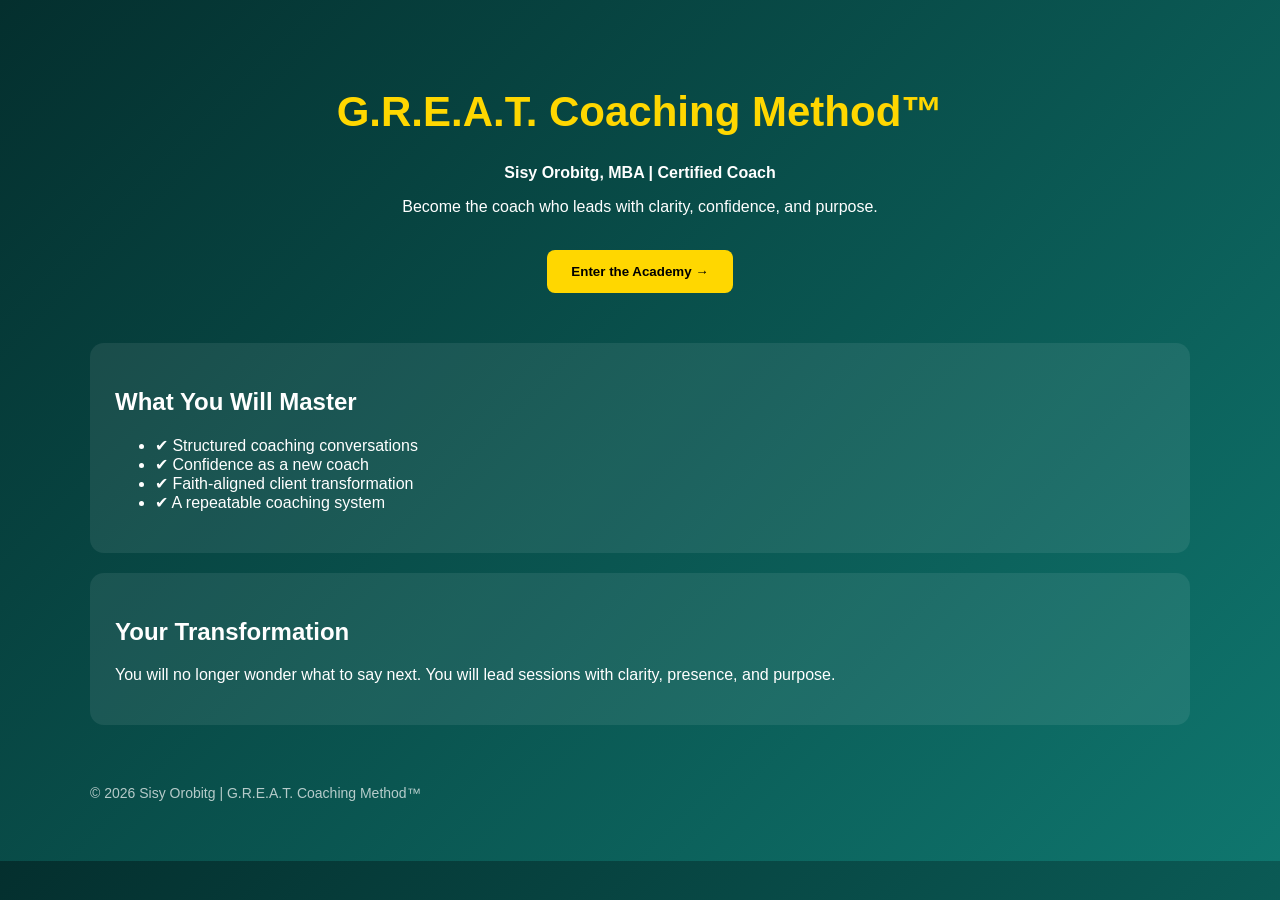
==== index.html @ 1c0a19c6 "Add G.R.E.A.T. Coaching Method landing page and dashboard Agent-Logs-Url: https://github.com/sorobit" ====
<!DOCTYPE html>
<html lang="en">
<head>
<meta charset="UTF-8">
<meta name="viewport" content="width=device-width, initial-scale=1.0">
<title>G.R.E.A.T. Coaching Method™</title>

<style>
body {
  margin:0;
  font-family: 'Segoe UI', sans-serif;
  background: linear-gradient(135deg,#042F2E,#0F766E);
  color:white;
}
.container {
  max-width:1100px;
  margin:auto;
  padding:60px 20px;
}
h1 {
  color:#FFD700;
  font-size:42px;
}
.hero {
  text-align:center;
  margin-bottom:50px;
}
.card {
  background: rgba(255,255,255,0.08);
  padding:25px;
  border-radius:14px;
  margin:20px 0;
}
.button {
  background:#FFD700;
  color:black;
  padding:14px 24px;
  border:none;
  border-radius:8px;
  font-weight:bold;
  cursor:pointer;
}
.footer {
  margin-top:60px;
  font-size:14px;
  opacity:0.7;
}
</style>
</head>

<body>

<div class="container">

<div class="hero">
<h1>G.R.E.A.T. Coaching Method™</h1>
<p><strong>Sisy Orobitg, MBA | Certified Coach</strong></p>
<p>Become the coach who leads with clarity, confidence, and purpose.</p>
<br>
<button class="button" onclick="location.href='dashboard.html'">
Enter the Academy →
</button>
</div>

<div class="card">
<h2>What You Will Master</h2>
<ul>
<li>✔ Structured coaching conversations</li>
<li>✔ Confidence as a new coach</li>
<li>✔ Faith-aligned client transformation</li>
<li>✔ A repeatable coaching system</li>
</ul>
</div>

<div class="card">
<h2>Your Transformation</h2>
<p>
You will no longer wonder what to say next.  
You will lead sessions with clarity, presence, and purpose.
</p>
</div>

<div class="footer">
© 2026 Sisy Orobitg | G.R.E.A.T. Coaching Method™
</div>

</div>

</body>
</html>
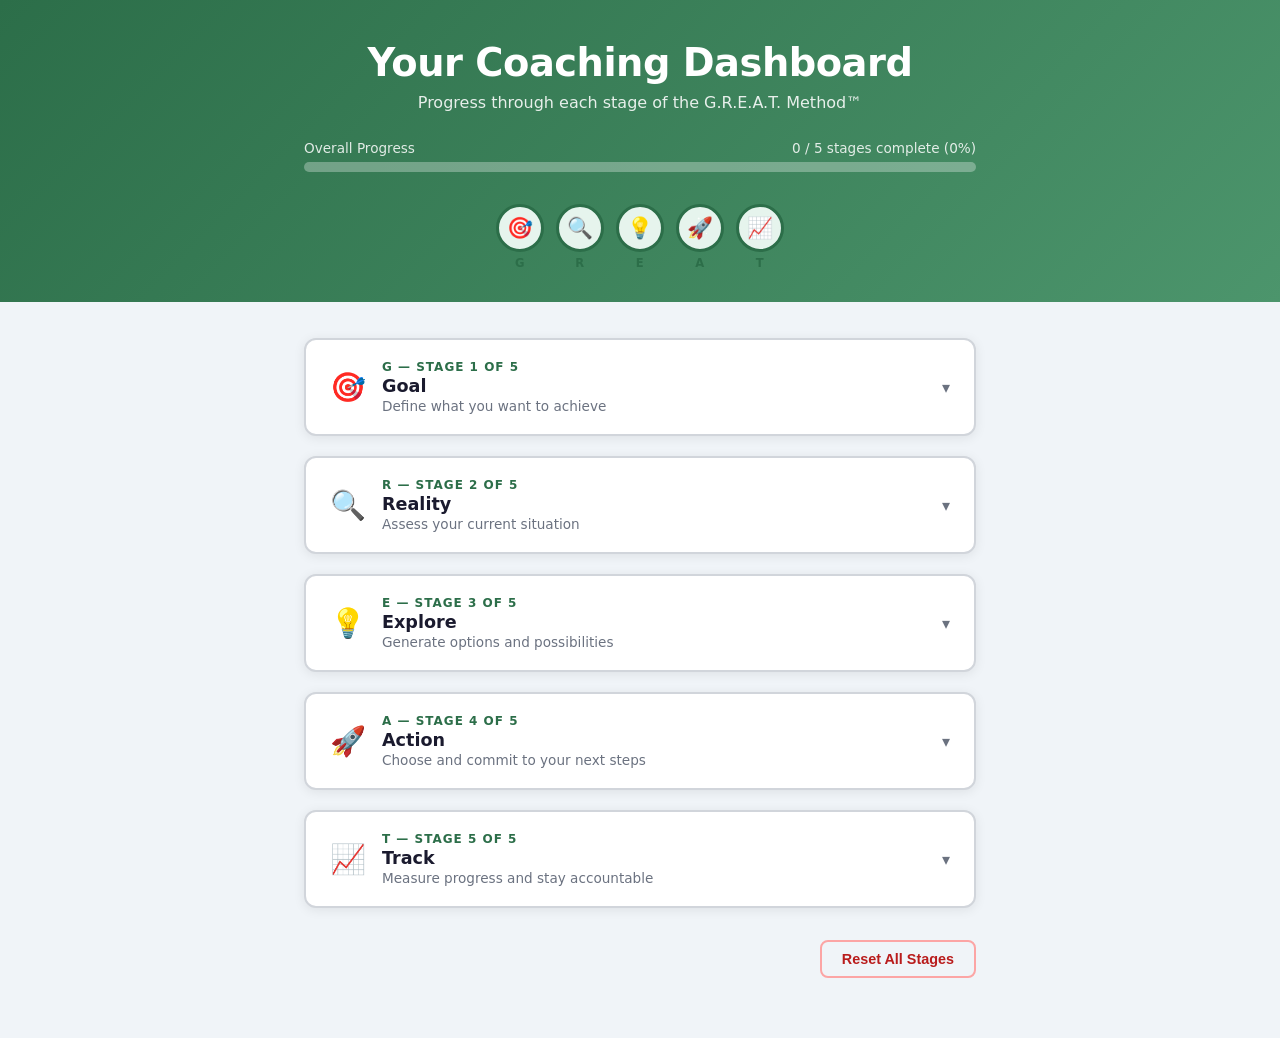
==== commit 54bd3c6e: "Add G.R.E.A.T. Method coaching dashboard (HTML, CSS, JS) Agent-Logs-Url: https://github.com/sorobitg" ====
--- a/index.html
+++ b/index.html
@@ -1,90 +1,45 @@
 <!DOCTYPE html>
 <html lang="en">
 <head>
-<meta charset="UTF-8">
-<meta name="viewport" content="width=device-width, initial-scale=1.0">
-<title>G.R.E.A.T. Coaching Method™</title>
-
-<style>
-body {
-  margin:0;
-  font-family: 'Segoe UI', sans-serif;
-  background: linear-gradient(135deg,#042F2E,#0F766E);
-  color:white;
-}
-.container {
-  max-width:1100px;
-  margin:auto;
-  padding:60px 20px;
-}
-h1 {
-  color:#FFD700;
-  font-size:42px;
-}
-.hero {
-  text-align:center;
-  margin-bottom:50px;
-}
-.card {
-  background: rgba(255,255,255,0.08);
-  padding:25px;
-  border-radius:14px;
-  margin:20px 0;
-}
-.button {
-  background:#FFD700;
-  color:black;
-  padding:14px 24px;
-  border:none;
-  border-radius:8px;
-  font-weight:bold;
-  cursor:pointer;
-}
-.footer {
-  margin-top:60px;
-  font-size:14px;
-  opacity:0.7;
-}
-</style>
+  <meta charset="UTF-8" />
+  <meta name="viewport" content="width=device-width, initial-scale=1.0" />
+  <meta name="description" content="An interactive coaching dashboard for working through the G.R.E.A.T. Method™ — Goal, Reality, Explore, Action, Track." />
+  <title>G.R.E.A.T. Method™ — Coaching Dashboard</title>
+  <link rel="stylesheet" href="style.css" />
 </head>
-
 <body>
 
-<div class="container">
+  <!-- ── Header ──────────────────────────────────────────── -->
+  <header>
+    <h1 id="dashboard-heading">Your Coaching Dashboard</h1>
+    <p id="dashboard-subheading">Progress through each stage of the G.R.E.A.T. Method™</p>
 
-<div class="hero">
-<h1>G.R.E.A.T. Coaching Method™</h1>
-<p><strong>Sisy Orobitg, MBA | Certified Coach</strong></p>
-<p>Become the coach who leads with clarity, confidence, and purpose.</p>
-<br>
-<button class="button" onclick="location.href='dashboard.html'">
-Enter the Academy →
-</button>
-</div>
+    <!-- Overall progress bar -->
+    <div class="progress-wrapper">
+      <div class="progress-label">
+        <span>Overall Progress</span>
+        <span id="progress-text">0 / 5 stages complete (0%)</span>
+      </div>
+      <div class="progress-track" role="progressbar" aria-valuemin="0" aria-valuemax="100" aria-valuenow="0" id="progress-bar">
+        <div class="progress-fill" id="progress-fill"></div>
+      </div>
+    </div>
 
-<div class="card">
-<h2>What You Will Master</h2>
-<ul>
-<li>✔ Structured coaching conversations</li>
-<li>✔ Confidence as a new coach</li>
-<li>✔ Faith-aligned client transformation</li>
-<li>✔ A repeatable coaching system</li>
-</ul>
-</div>
+    <!-- Stage badge strip -->
+    <div class="stage-strip" id="stage-strip" role="navigation" aria-label="Stage navigation"></div>
+  </header>
 
-<div class="card">
-<h2>Your Transformation</h2>
-<p>
-You will no longer wonder what to say next.  
-You will lead sessions with clarity, presence, and purpose.
-</p>
-</div>
+  <!-- ── Stage Cards ─────────────────────────────────────── -->
+  <main id="stages-container" aria-label="Coaching stages"></main>
 
-<div class="footer">
-© 2026 Sisy Orobitg | G.R.E.A.T. Coaching Method™
-</div>
+  <!-- ── Celebration ────────────────────────────────────── -->
+  <div class="celebrate" id="celebration" aria-live="polite"></div>
 
-</div>
+  <!-- ── Reset All ─────────────────────────────────────── -->
+  <div class="reset-wrapper">
+    <button class="btn btn-danger" id="reset-all-btn">Reset All Stages</button>
+  </div>
 
+  <script src="app.js"></script>
 </body>
 </html>
--- a/style.css
+++ b/style.css
@@ -0,0 +1,358 @@
+/* ===== Base Reset & Variables ===== */
+*, *::before, *::after {
+  box-sizing: border-box;
+  margin: 0;
+  padding: 0;
+}
+
+:root {
+  --color-bg:        #f0f4f8;
+  --color-surface:   #ffffff;
+  --color-primary:   #2c6e49;
+  --color-primary-lt:#4c956c;
+  --color-accent:    #d68910;
+  --color-text:      #1a1a2e;
+  --color-muted:     #6b7280;
+  --color-border:    #d1d5db;
+  --color-done-bg:   #d1fae5;
+  --color-done-text: #065f46;
+  --radius:          12px;
+  --shadow:          0 2px 12px rgba(0,0,0,.08);
+  --transition:      .25s ease;
+}
+
+body {
+  font-family: 'Segoe UI', system-ui, sans-serif;
+  background: var(--color-bg);
+  color: var(--color-text);
+  min-height: 100vh;
+  padding: 0 0 60px;
+}
+
+/* ===== Header ===== */
+header {
+  background: linear-gradient(135deg, var(--color-primary), var(--color-primary-lt));
+  color: #fff;
+  padding: 40px 24px 32px;
+  text-align: center;
+}
+
+header h1 {
+  font-size: clamp(1.6rem, 5vw, 2.4rem);
+  font-weight: 700;
+  letter-spacing: -.5px;
+}
+
+header p {
+  margin-top: 8px;
+  font-size: 1rem;
+  opacity: .88;
+}
+
+/* ===== Overall Progress Bar ===== */
+.progress-wrapper {
+  max-width: 720px;
+  margin: 28px auto 0;
+  padding: 0 24px;
+}
+
+.progress-label {
+  display: flex;
+  justify-content: space-between;
+  font-size: .85rem;
+  color: rgba(255,255,255,.85);
+  margin-bottom: 6px;
+}
+
+.progress-track {
+  background: rgba(255,255,255,.3);
+  border-radius: 99px;
+  height: 10px;
+  overflow: hidden;
+}
+
+.progress-fill {
+  height: 100%;
+  background: #fff;
+  border-radius: 99px;
+  width: 0%;
+  transition: width .5s ease;
+}
+
+/* ===== Stage Badge Strip ===== */
+.stage-strip {
+  display: flex;
+  justify-content: center;
+  gap: 12px;
+  flex-wrap: wrap;
+  max-width: 720px;
+  margin: 32px auto 0;
+  padding: 0 24px;
+}
+
+.stage-badge {
+  display: flex;
+  flex-direction: column;
+  align-items: center;
+  gap: 4px;
+  cursor: pointer;
+}
+
+.stage-badge .circle {
+  width: 48px;
+  height: 48px;
+  border-radius: 50%;
+  background: var(--color-surface);
+  border: 3px solid var(--color-border);
+  display: flex;
+  align-items: center;
+  justify-content: center;
+  font-size: 1.3rem;
+  transition: border-color var(--transition), background var(--transition);
+}
+
+.stage-badge .label {
+  font-size: .72rem;
+  font-weight: 600;
+  color: var(--color-muted);
+  letter-spacing: .5px;
+  text-transform: uppercase;
+  transition: color var(--transition);
+}
+
+.stage-badge.active .circle   { border-color: var(--color-primary); background: #e6f4ed; }
+.stage-badge.active .label    { color: var(--color-primary); }
+.stage-badge.completed .circle { border-color: var(--color-done-text); background: var(--color-done-bg); }
+.stage-badge.completed .label  { color: var(--color-done-text); }
+
+/* ===== Cards Container ===== */
+main {
+  max-width: 720px;
+  margin: 36px auto 0;
+  padding: 0 24px;
+  display: flex;
+  flex-direction: column;
+  gap: 20px;
+}
+
+/* ===== Stage Card ===== */
+.stage-card {
+  background: var(--color-surface);
+  border: 2px solid var(--color-border);
+  border-radius: var(--radius);
+  box-shadow: var(--shadow);
+  overflow: hidden;
+  transition: border-color var(--transition), box-shadow var(--transition);
+}
+
+.stage-card.active {
+  border-color: var(--color-primary);
+  box-shadow: 0 4px 20px rgba(44,110,73,.18);
+}
+
+.stage-card.completed {
+  border-color: var(--color-done-text);
+  opacity: .85;
+}
+
+/* Card Header */
+.card-header {
+  display: flex;
+  align-items: center;
+  gap: 16px;
+  padding: 20px 24px;
+  cursor: pointer;
+  user-select: none;
+}
+
+.card-icon {
+  font-size: 1.8rem;
+  flex-shrink: 0;
+}
+
+.card-title-block {
+  flex: 1;
+}
+
+.card-letter {
+  font-size: .75rem;
+  font-weight: 700;
+  letter-spacing: 1px;
+  text-transform: uppercase;
+  color: var(--color-primary);
+  margin-bottom: 2px;
+}
+
+.card-title {
+  font-size: 1.1rem;
+  font-weight: 700;
+}
+
+.card-subtitle {
+  font-size: .85rem;
+  color: var(--color-muted);
+  margin-top: 2px;
+}
+
+.card-status {
+  font-size: 1.3rem;
+  flex-shrink: 0;
+}
+
+.card-chevron {
+  font-size: 1rem;
+  color: var(--color-muted);
+  transition: transform var(--transition);
+  flex-shrink: 0;
+}
+
+.stage-card.open .card-chevron {
+  transform: rotate(180deg);
+}
+
+/* Card Body (collapsible) */
+.card-body {
+  display: none;
+  padding: 0 24px 24px;
+  border-top: 1px solid var(--color-border);
+}
+
+.stage-card.open .card-body {
+  display: block;
+}
+
+.card-description {
+  font-size: .9rem;
+  color: var(--color-muted);
+  line-height: 1.6;
+  margin-top: 16px;
+}
+
+/* Textarea */
+.card-textarea-label {
+  display: block;
+  font-size: .8rem;
+  font-weight: 600;
+  color: var(--color-text);
+  margin-top: 20px;
+  margin-bottom: 6px;
+  text-transform: uppercase;
+  letter-spacing: .4px;
+}
+
+.card-textarea {
+  width: 100%;
+  min-height: 100px;
+  border: 1.5px solid var(--color-border);
+  border-radius: 8px;
+  padding: 12px;
+  font-size: .9rem;
+  font-family: inherit;
+  color: var(--color-text);
+  resize: vertical;
+  transition: border-color var(--transition);
+}
+
+.card-textarea:focus {
+  outline: none;
+  border-color: var(--color-primary);
+}
+
+/* Prompts list */
+.prompts-list {
+  margin-top: 14px;
+  padding-left: 20px;
+  list-style: disc;
+}
+
+.prompts-list li {
+  font-size: .88rem;
+  color: var(--color-muted);
+  line-height: 1.7;
+}
+
+/* Action row */
+.card-actions {
+  display: flex;
+  gap: 10px;
+  margin-top: 20px;
+  flex-wrap: wrap;
+}
+
+.btn {
+  padding: 9px 20px;
+  border-radius: 8px;
+  border: none;
+  font-size: .9rem;
+  font-weight: 600;
+  cursor: pointer;
+  transition: background var(--transition), transform .1s;
+}
+
+.btn:active { transform: scale(.97); }
+
+.btn-primary {
+  background: var(--color-primary);
+  color: #fff;
+}
+
+.btn-primary:hover { background: var(--color-primary-lt); }
+
+.btn-secondary {
+  background: transparent;
+  color: var(--color-primary);
+  border: 2px solid var(--color-primary);
+}
+
+.btn-secondary:hover { background: #e6f4ed; }
+
+.btn-danger {
+  background: transparent;
+  color: #b91c1c;
+  border: 2px solid #fca5a5;
+}
+
+.btn-danger:hover { background: #fef2f2; }
+
+/* Completed banner */
+.completed-banner {
+  display: none;
+  align-items: center;
+  gap: 8px;
+  background: var(--color-done-bg);
+  color: var(--color-done-text);
+  font-size: .85rem;
+  font-weight: 600;
+  padding: 10px 16px;
+  border-radius: 8px;
+  margin-top: 16px;
+}
+
+.stage-card.completed .completed-banner { display: flex; }
+
+/* ===== Reset Button ===== */
+.reset-wrapper {
+  max-width: 720px;
+  margin: 32px auto 0;
+  padding: 0 24px;
+  text-align: right;
+}
+
+/* ===== Celebration Banner ===== */
+.celebrate {
+  display: none;
+  max-width: 720px;
+  margin: 0 auto;
+  padding: 0 24px;
+}
+
+.celebrate-inner {
+  background: linear-gradient(135deg, var(--color-primary), var(--color-primary-lt));
+  color: #fff;
+  border-radius: var(--radius);
+  padding: 32px 28px;
+  text-align: center;
+}
+
+.celebrate-inner h2 { font-size: 1.5rem; margin-bottom: 8px; }
+.celebrate-inner p  { opacity: .88; font-size: .95rem; }
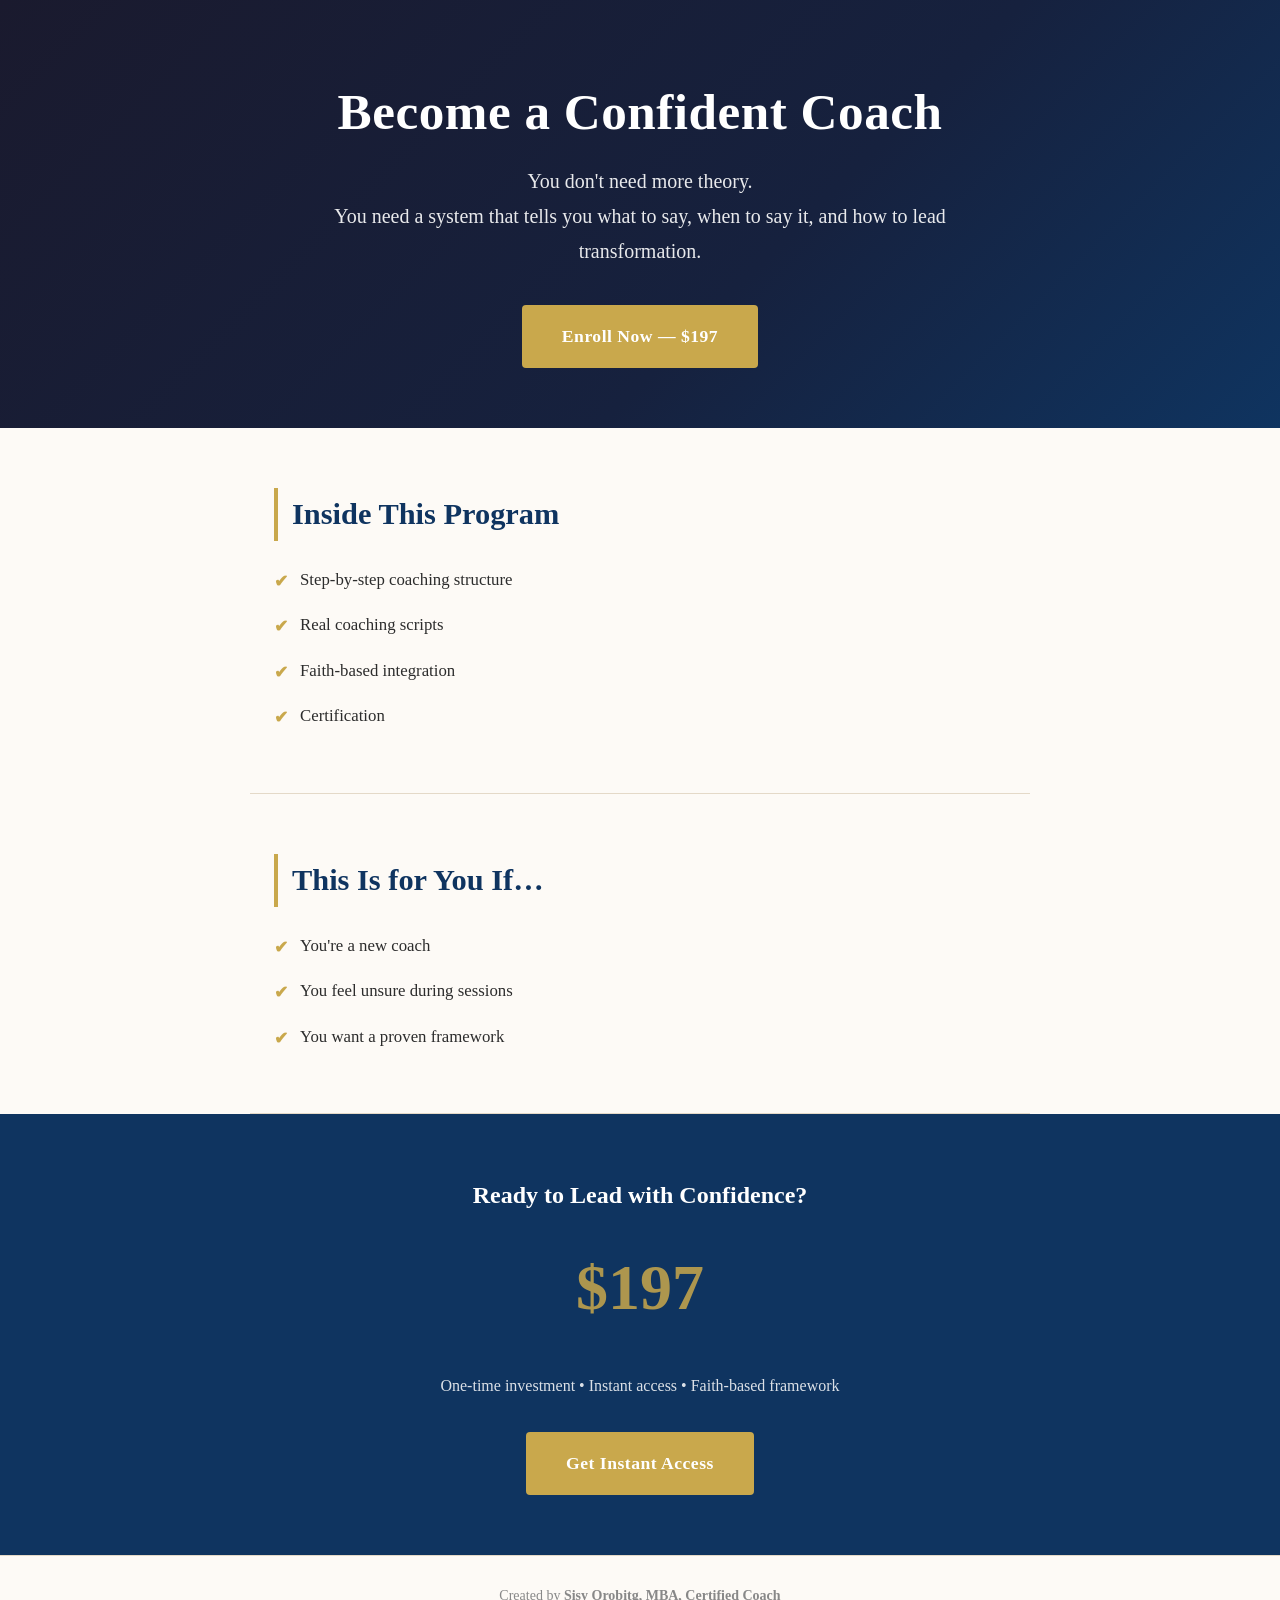
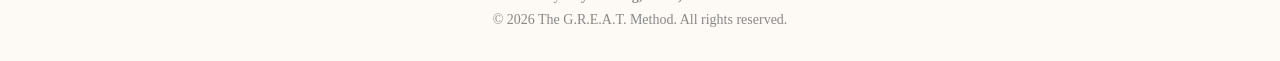
==== commit 0ff46ea9: "Add Become a Confident Coach landing page (index.html) Agent-Logs-Url: https://github.com/sorobitg/G" ====
--- a/index.html
+++ b/index.html
@@ -3,43 +3,188 @@
 <head>
   <meta charset="UTF-8" />
   <meta name="viewport" content="width=device-width, initial-scale=1.0" />
-  <meta name="description" content="An interactive coaching dashboard for working through the G.R.E.A.T. Method™ — Goal, Reality, Explore, Action, Track." />
-  <title>G.R.E.A.T. Method™ — Coaching Dashboard</title>
-  <link rel="stylesheet" href="style.css" />
+  <title>Become a Confident Coach | The G.R.E.A.T. Method</title>
+  <style>
+    *, *::before, *::after { box-sizing: border-box; margin: 0; padding: 0; }
+
+    body {
+      font-family: 'Georgia', serif;
+      background-color: #fdfaf6;
+      color: #2c2c2c;
+      line-height: 1.75;
+    }
+
+    /* ── Hero ──────────────────────────────────────────── */
+    .hero {
+      background: linear-gradient(135deg, #1a1a2e 0%, #16213e 60%, #0f3460 100%);
+      color: #fff;
+      text-align: center;
+      padding: 80px 24px 60px;
+    }
+
+    .hero h1 {
+      font-size: clamp(2rem, 5vw, 3.2rem);
+      font-weight: 700;
+      letter-spacing: 0.5px;
+      margin-bottom: 20px;
+      line-height: 1.25;
+    }
+
+    .hero p {
+      font-size: clamp(1rem, 2.5vw, 1.25rem);
+      max-width: 640px;
+      margin: 0 auto 36px;
+      opacity: 0.9;
+    }
+
+    .btn-primary {
+      display: inline-block;
+      background: #c9a84c;
+      color: #fff;
+      text-decoration: none;
+      font-size: 1.1rem;
+      font-weight: 700;
+      padding: 16px 40px;
+      border-radius: 4px;
+      letter-spacing: 0.5px;
+      transition: background 0.2s ease;
+    }
+
+    .btn-primary:hover { background: #a8882e; }
+
+    /* ── Sections ────────────────────────────────────────── */
+    section {
+      max-width: 780px;
+      margin: 0 auto;
+      padding: 60px 24px;
+    }
+
+    section h2 {
+      font-size: clamp(1.4rem, 3vw, 1.9rem);
+      color: #0f3460;
+      margin-bottom: 24px;
+      border-left: 4px solid #c9a84c;
+      padding-left: 14px;
+    }
+
+    /* ── Checklist ───────────────────────────────────────── */
+    .checklist {
+      list-style: none;
+      display: grid;
+      gap: 14px;
+    }
+
+    .checklist li {
+      font-size: 1.05rem;
+      display: flex;
+      align-items: flex-start;
+      gap: 12px;
+    }
+
+    .checklist li::before {
+      content: '✔';
+      color: #c9a84c;
+      font-weight: 700;
+      flex-shrink: 0;
+      margin-top: 2px;
+    }
+
+    /* ── Divider ─────────────────────────────────────────── */
+    .divider {
+      border: none;
+      border-top: 1px solid #e4d9c8;
+      max-width: 780px;
+      margin: 0 auto;
+    }
+
+    /* ── Pricing ─────────────────────────────────────────── */
+    .pricing {
+      text-align: center;
+      background: #0f3460;
+      color: #fff;
+      padding: 60px 24px;
+    }
+
+    .pricing .price {
+      font-size: clamp(2.5rem, 7vw, 4rem);
+      font-weight: 700;
+      color: #c9a84c;
+      margin: 16px 0 28px;
+    }
+
+    .pricing p {
+      font-size: 1rem;
+      opacity: 0.85;
+      margin-bottom: 32px;
+    }
+
+    /* ── Footer ──────────────────────────────────────────── */
+    footer {
+      text-align: center;
+      padding: 28px 24px;
+      font-size: 0.875rem;
+      color: #888;
+      border-top: 1px solid #e4d9c8;
+    }
+  </style>
 </head>
 <body>
 
-  <!-- ── Header ──────────────────────────────────────────── -->
-  <header>
-    <h1 id="dashboard-heading">Your Coaching Dashboard</h1>
-    <p id="dashboard-subheading">Progress through each stage of the G.R.E.A.T. Method™</p>
-
-    <!-- Overall progress bar -->
-    <div class="progress-wrapper">
-      <div class="progress-label">
-        <span>Overall Progress</span>
-        <span id="progress-text">0 / 5 stages complete (0%)</span>
-      </div>
-      <div class="progress-track" role="progressbar" aria-valuemin="0" aria-valuemax="100" aria-valuenow="0" id="progress-bar">
-        <div class="progress-fill" id="progress-fill"></div>
-      </div>
-    </div>
-
-    <!-- Stage badge strip -->
-    <div class="stage-strip" id="stage-strip" role="navigation" aria-label="Stage navigation"></div>
+  <!-- Hero -->
+  <header class="hero">
+    <h1>Become a Confident Coach</h1>
+    <p>
+      You don't need more theory.<br />
+      You need a system that tells you what to say, when to say it,
+      and how to lead transformation.
+    </p>
+    <a href="#enroll" class="btn-primary">Enroll Now — $197</a>
   </header>
 
-  <!-- ── Stage Cards ─────────────────────────────────────── -->
-  <main id="stages-container" aria-label="Coaching stages"></main>
+  <!-- What's Inside -->
+  <section>
+    <h2>Inside This Program</h2>
+    <ul class="checklist">
+      <li>Step-by-step coaching structure</li>
+      <li>Real coaching scripts</li>
+      <li>Faith-based integration</li>
+      <li>Certification</li>
+    </ul>
+  </section>
 
-  <!-- ── Celebration ────────────────────────────────────── -->
-  <div class="celebrate" id="celebration" aria-live="polite"></div>
+  <hr class="divider" />
 
-  <!-- ── Reset All ─────────────────────────────────────── -->
-  <div class="reset-wrapper">
-    <button class="btn btn-danger" id="reset-all-btn">Reset All Stages</button>
+  <!-- Who It's For -->
+  <section>
+    <h2>This Is for You If&hellip;</h2>
+    <ul class="checklist">
+      <li>You're a new coach</li>
+      <li>You feel unsure during sessions</li>
+      <li>You want a proven framework</li>
+    </ul>
+  </section>
+
+  <hr class="divider" />
+
+  <!-- Pricing / CTA -->
+  <div class="pricing" id="enroll">
+    <h2 style="border:none; padding:0; color:#fff; text-align:center;">
+      Ready to Lead with Confidence?
+    </h2>
+    <p class="price">$197</p>
+    <p>One-time investment &bull; Instant access &bull; Faith-based framework</p>
+    <a href="#" class="btn-primary">Get Instant Access</a>
   </div>
 
-  <script src="app.js"></script>
+  <!-- Footer -->
+  <footer>
+    <p>Created by <strong>Sisy Orobitg, MBA, Certified Coach</strong></p>
+    <p>&copy; <span id="year"></span> The G.R.E.A.T. Method. All rights reserved.</p>
+  </footer>
+
+  <script>
+    document.getElementById('year').textContent = new Date().getFullYear();
+  </script>
+
 </body>
 </html>
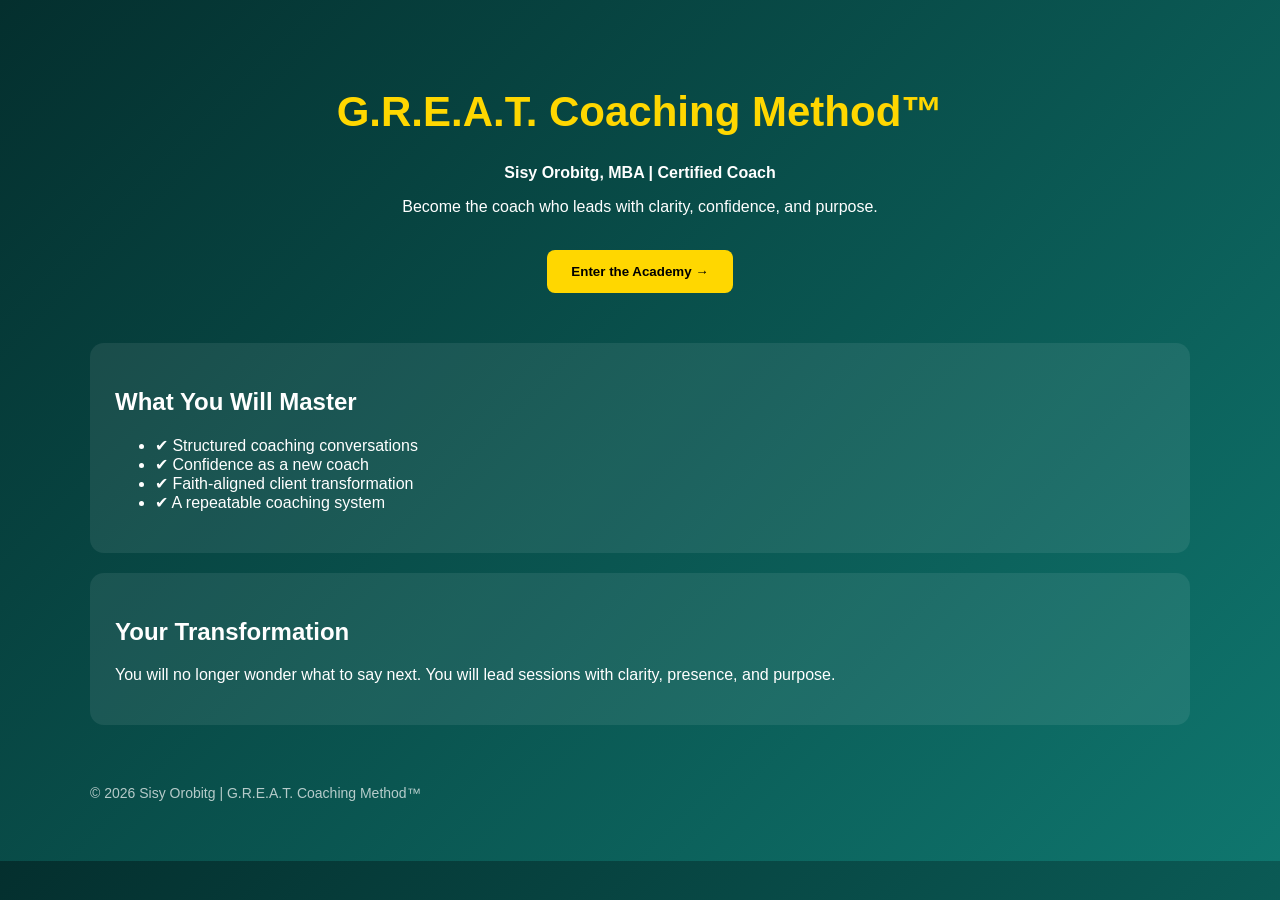
==== commit cd8c9376: "Merge pull request #1 from sorobitg/copilot/update-great-coaching-method Add G.R.E.A.T. Coaching Met" ====
--- a/index.html
+++ b/index.html
@@ -1,190 +1,90 @@
 <!DOCTYPE html>
 <html lang="en">
 <head>
-  <meta charset="UTF-8" />
-  <meta name="viewport" content="width=device-width, initial-scale=1.0" />
-  <title>Become a Confident Coach | The G.R.E.A.T. Method</title>
-  <style>
-    *, *::before, *::after { box-sizing: border-box; margin: 0; padding: 0; }
+<meta charset="UTF-8">
+<meta name="viewport" content="width=device-width, initial-scale=1.0">
+<title>G.R.E.A.T. Coaching Method™</title>
 
-    body {
-      font-family: 'Georgia', serif;
-      background-color: #fdfaf6;
-      color: #2c2c2c;
-      line-height: 1.75;
-    }
+<style>
+body {
+  margin:0;
+  font-family: 'Segoe UI', sans-serif;
+  background: linear-gradient(135deg,#042F2E,#0F766E);
+  color:white;
+}
+.container {
+  max-width:1100px;
+  margin:auto;
+  padding:60px 20px;
+}
+h1 {
+  color:#FFD700;
+  font-size:42px;
+}
+.hero {
+  text-align:center;
+  margin-bottom:50px;
+}
+.card {
+  background: rgba(255,255,255,0.08);
+  padding:25px;
+  border-radius:14px;
+  margin:20px 0;
+}
+.button {
+  background:#FFD700;
+  color:black;
+  padding:14px 24px;
+  border:none;
+  border-radius:8px;
+  font-weight:bold;
+  cursor:pointer;
+}
+.footer {
+  margin-top:60px;
+  font-size:14px;
+  opacity:0.7;
+}
+</style>
+</head>
 
-    /* ── Hero ──────────────────────────────────────────── */
-    .hero {
-      background: linear-gradient(135deg, #1a1a2e 0%, #16213e 60%, #0f3460 100%);
-      color: #fff;
-      text-align: center;
-      padding: 80px 24px 60px;
-    }
-
-    .hero h1 {
-      font-size: clamp(2rem, 5vw, 3.2rem);
-      font-weight: 700;
-      letter-spacing: 0.5px;
-      margin-bottom: 20px;
-      line-height: 1.25;
-    }
-
-    .hero p {
-      font-size: clamp(1rem, 2.5vw, 1.25rem);
-      max-width: 640px;
-      margin: 0 auto 36px;
-      opacity: 0.9;
-    }
-
-    .btn-primary {
-      display: inline-block;
-      background: #c9a84c;
-      color: #fff;
-      text-decoration: none;
-      font-size: 1.1rem;
-      font-weight: 700;
-      padding: 16px 40px;
-      border-radius: 4px;
-      letter-spacing: 0.5px;
-      transition: background 0.2s ease;
-    }
-
-    .btn-primary:hover { background: #a8882e; }
-
-    /* ── Sections ────────────────────────────────────────── */
-    section {
-      max-width: 780px;
-      margin: 0 auto;
-      padding: 60px 24px;
-    }
-
-    section h2 {
-      font-size: clamp(1.4rem, 3vw, 1.9rem);
-      color: #0f3460;
-      margin-bottom: 24px;
-      border-left: 4px solid #c9a84c;
-      padding-left: 14px;
-    }
-
-    /* ── Checklist ───────────────────────────────────────── */
-    .checklist {
-      list-style: none;
-      display: grid;
-      gap: 14px;
-    }
-
-    .checklist li {
-      font-size: 1.05rem;
-      display: flex;
-      align-items: flex-start;
-      gap: 12px;
-    }
-
-    .checklist li::before {
-      content: '✔';
-      color: #c9a84c;
-      font-weight: 700;
-      flex-shrink: 0;
-      margin-top: 2px;
-    }
-
-    /* ── Divider ─────────────────────────────────────────── */
-    .divider {
-      border: none;
-      border-top: 1px solid #e4d9c8;
-      max-width: 780px;
-      margin: 0 auto;
-    }
-
-    /* ── Pricing ─────────────────────────────────────────── */
-    .pricing {
-      text-align: center;
-      background: #0f3460;
-      color: #fff;
-      padding: 60px 24px;
-    }
-
-    .pricing .price {
-      font-size: clamp(2.5rem, 7vw, 4rem);
-      font-weight: 700;
-      color: #c9a84c;
-      margin: 16px 0 28px;
-    }
-
-    .pricing p {
-      font-size: 1rem;
-      opacity: 0.85;
-      margin-bottom: 32px;
-    }
-
-    /* ── Footer ──────────────────────────────────────────── */
-    footer {
-      text-align: center;
-      padding: 28px 24px;
-      font-size: 0.875rem;
-      color: #888;
-      border-top: 1px solid #e4d9c8;
-    }
-  </style>
-</head>
 <body>
 
-  <!-- Hero -->
-  <header class="hero">
-    <h1>Become a Confident Coach</h1>
-    <p>
-      You don't need more theory.<br />
-      You need a system that tells you what to say, when to say it,
-      and how to lead transformation.
-    </p>
-    <a href="#enroll" class="btn-primary">Enroll Now — $197</a>
-  </header>
+<div class="container">
 
-  <!-- What's Inside -->
-  <section>
-    <h2>Inside This Program</h2>
-    <ul class="checklist">
-      <li>Step-by-step coaching structure</li>
-      <li>Real coaching scripts</li>
-      <li>Faith-based integration</li>
-      <li>Certification</li>
-    </ul>
-  </section>
+<div class="hero">
+<h1>G.R.E.A.T. Coaching Method™</h1>
+<p><strong>Sisy Orobitg, MBA | Certified Coach</strong></p>
+<p>Become the coach who leads with clarity, confidence, and purpose.</p>
+<br>
+<button class="button" onclick="location.href='dashboard.html'">
+Enter the Academy →
+</button>
+</div>
 
-  <hr class="divider" />
+<div class="card">
+<h2>What You Will Master</h2>
+<ul>
+<li>✔ Structured coaching conversations</li>
+<li>✔ Confidence as a new coach</li>
+<li>✔ Faith-aligned client transformation</li>
+<li>✔ A repeatable coaching system</li>
+</ul>
+</div>
 
-  <!-- Who It's For -->
-  <section>
-    <h2>This Is for You If&hellip;</h2>
-    <ul class="checklist">
-      <li>You're a new coach</li>
-      <li>You feel unsure during sessions</li>
-      <li>You want a proven framework</li>
-    </ul>
-  </section>
+<div class="card">
+<h2>Your Transformation</h2>
+<p>
+You will no longer wonder what to say next.  
+You will lead sessions with clarity, presence, and purpose.
+</p>
+</div>
 
-  <hr class="divider" />
+<div class="footer">
+© 2026 Sisy Orobitg | G.R.E.A.T. Coaching Method™
+</div>
 
-  <!-- Pricing / CTA -->
-  <div class="pricing" id="enroll">
-    <h2 style="border:none; padding:0; color:#fff; text-align:center;">
-      Ready to Lead with Confidence?
-    </h2>
-    <p class="price">$197</p>
-    <p>One-time investment &bull; Instant access &bull; Faith-based framework</p>
-    <a href="#" class="btn-primary">Get Instant Access</a>
-  </div>
-
-  <!-- Footer -->
-  <footer>
-    <p>Created by <strong>Sisy Orobitg, MBA, Certified Coach</strong></p>
-    <p>&copy; <span id="year"></span> The G.R.E.A.T. Method. All rights reserved.</p>
-  </footer>
-
-  <script>
-    document.getElementById('year').textContent = new Date().getFullYear();
-  </script>
+</div>
 
 </body>
 </html>
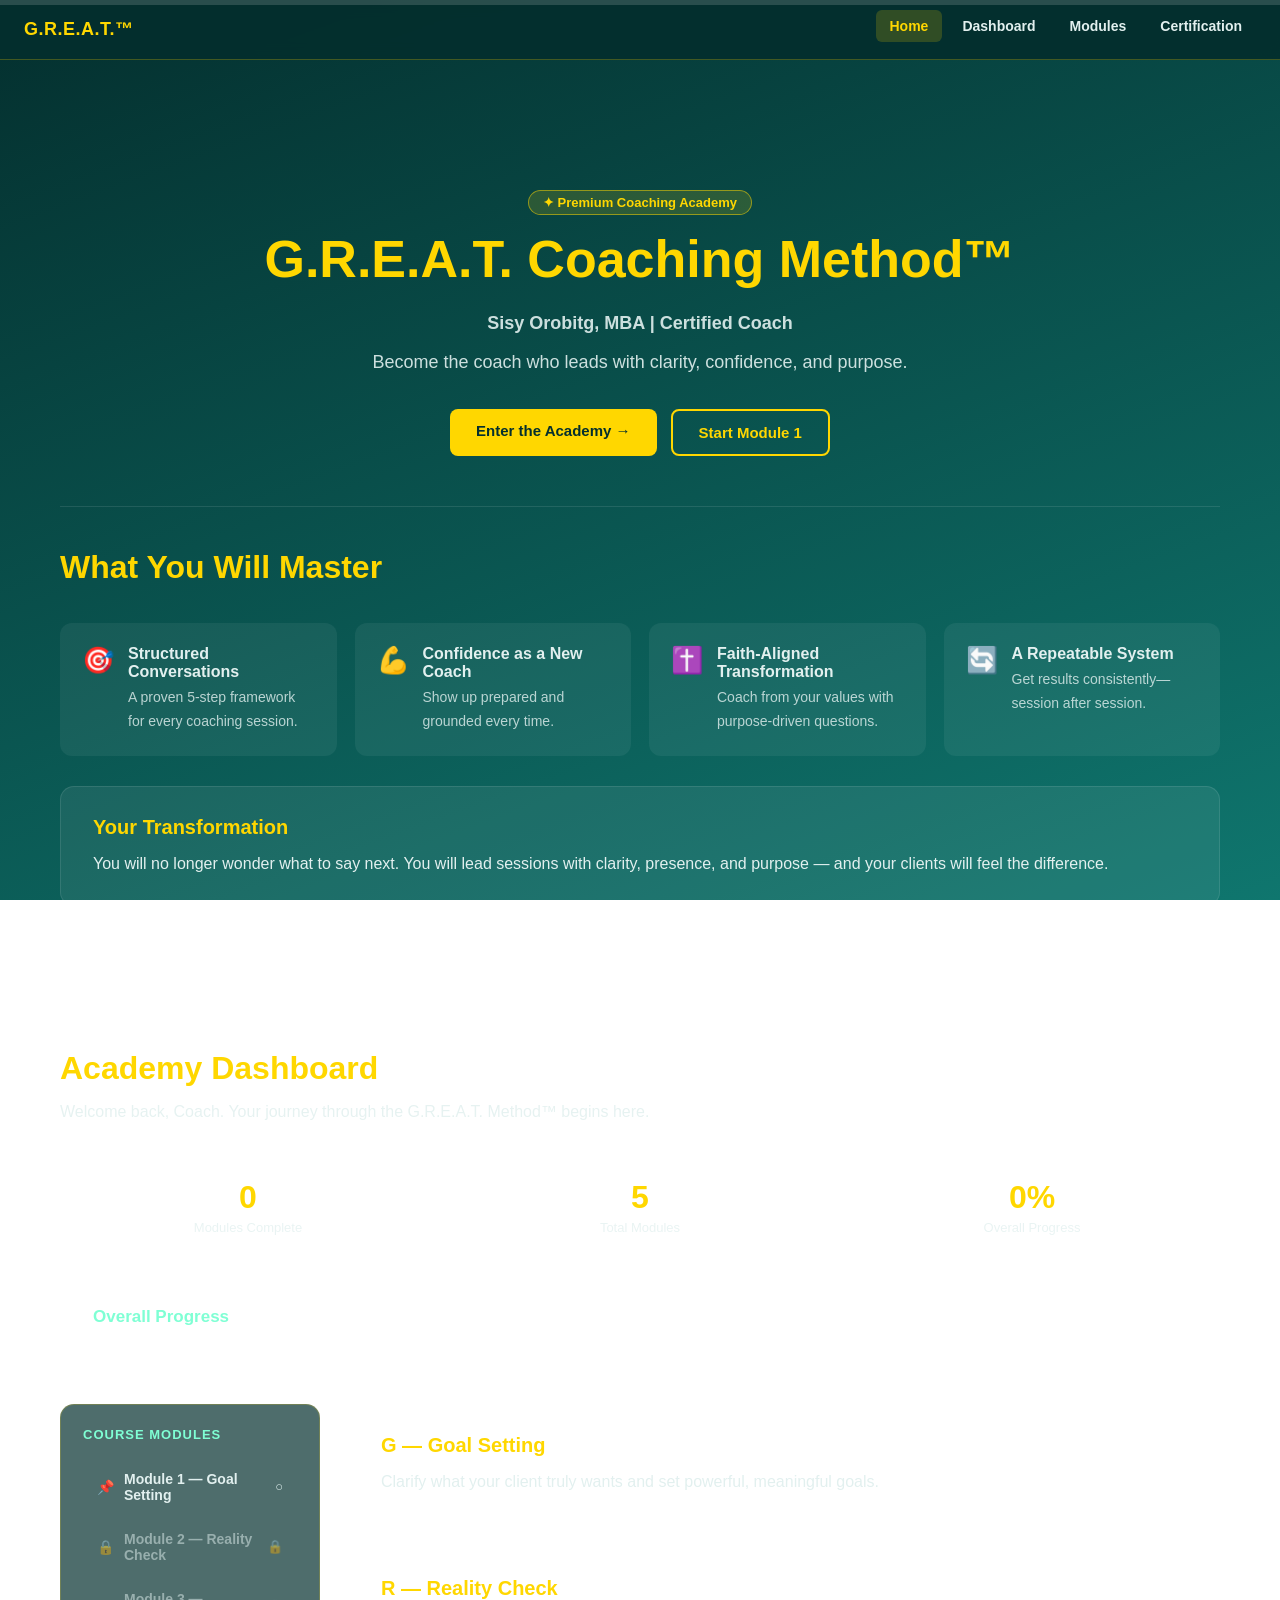
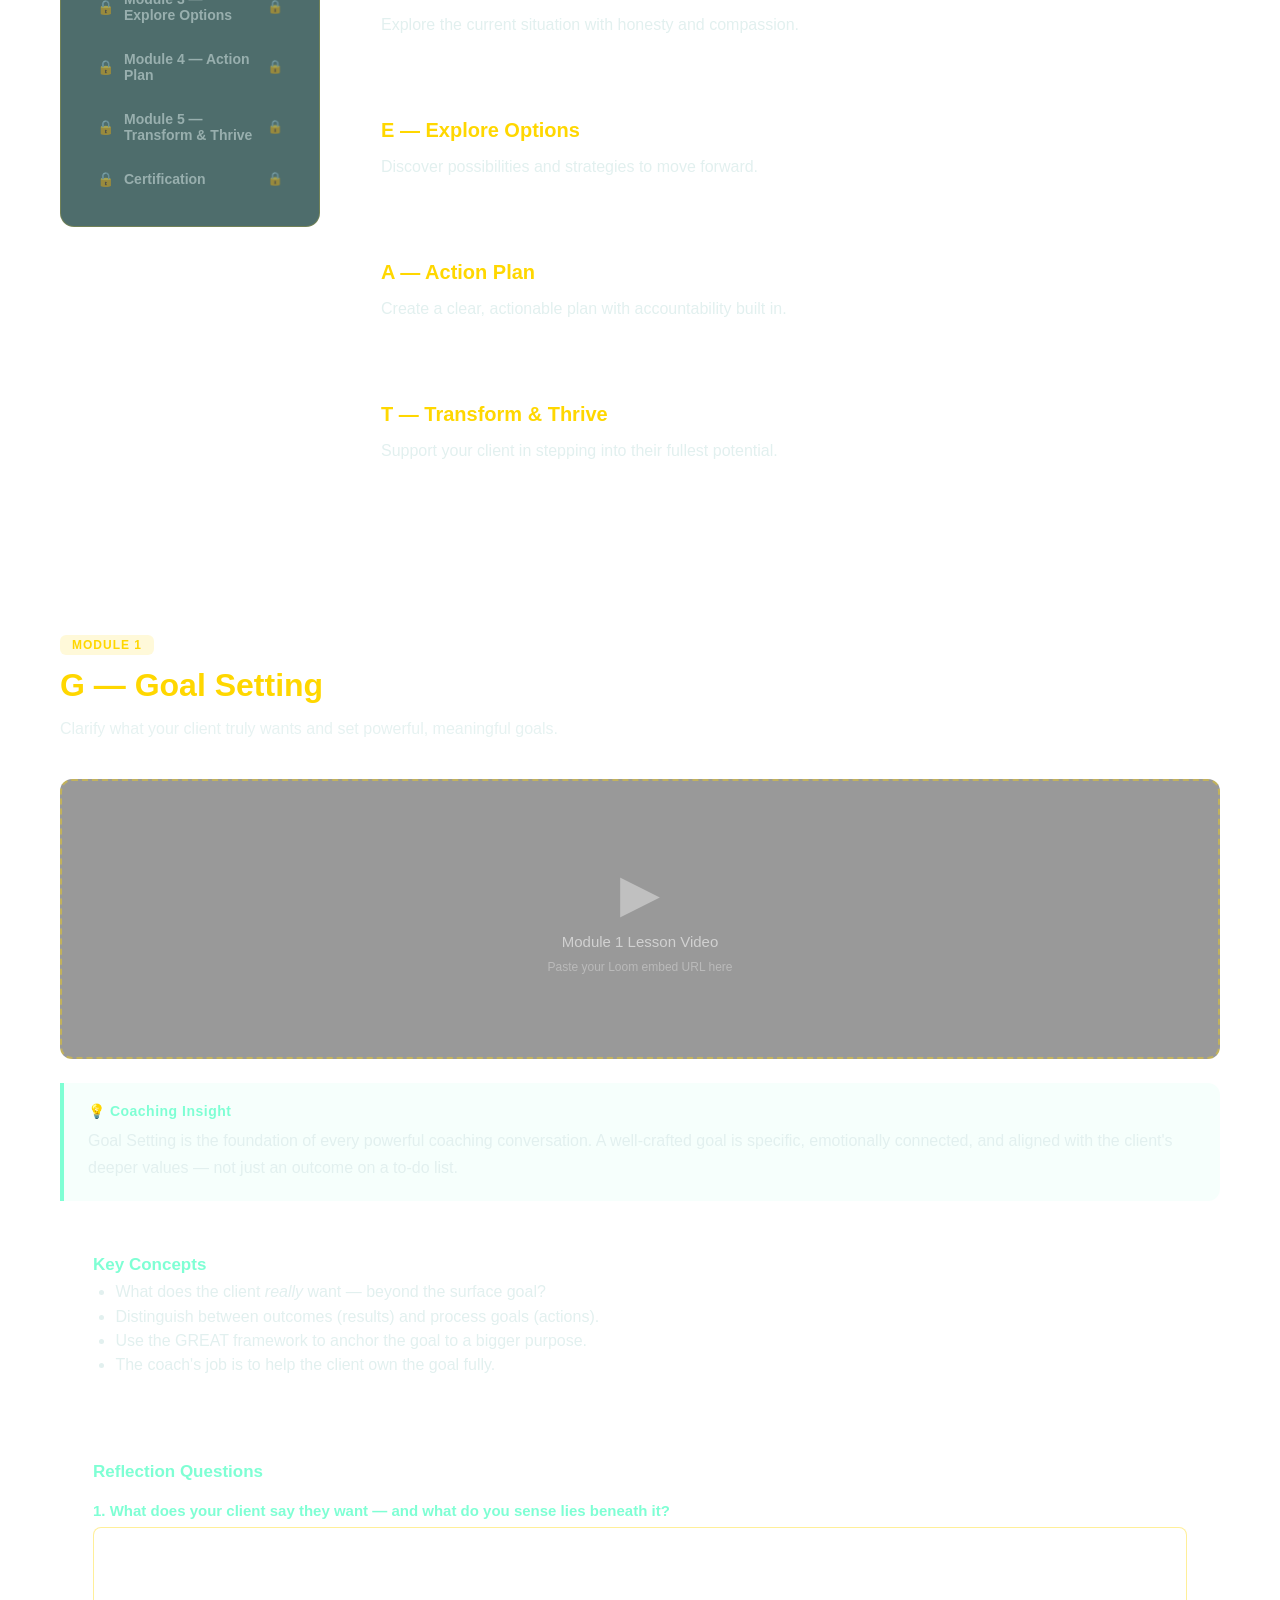
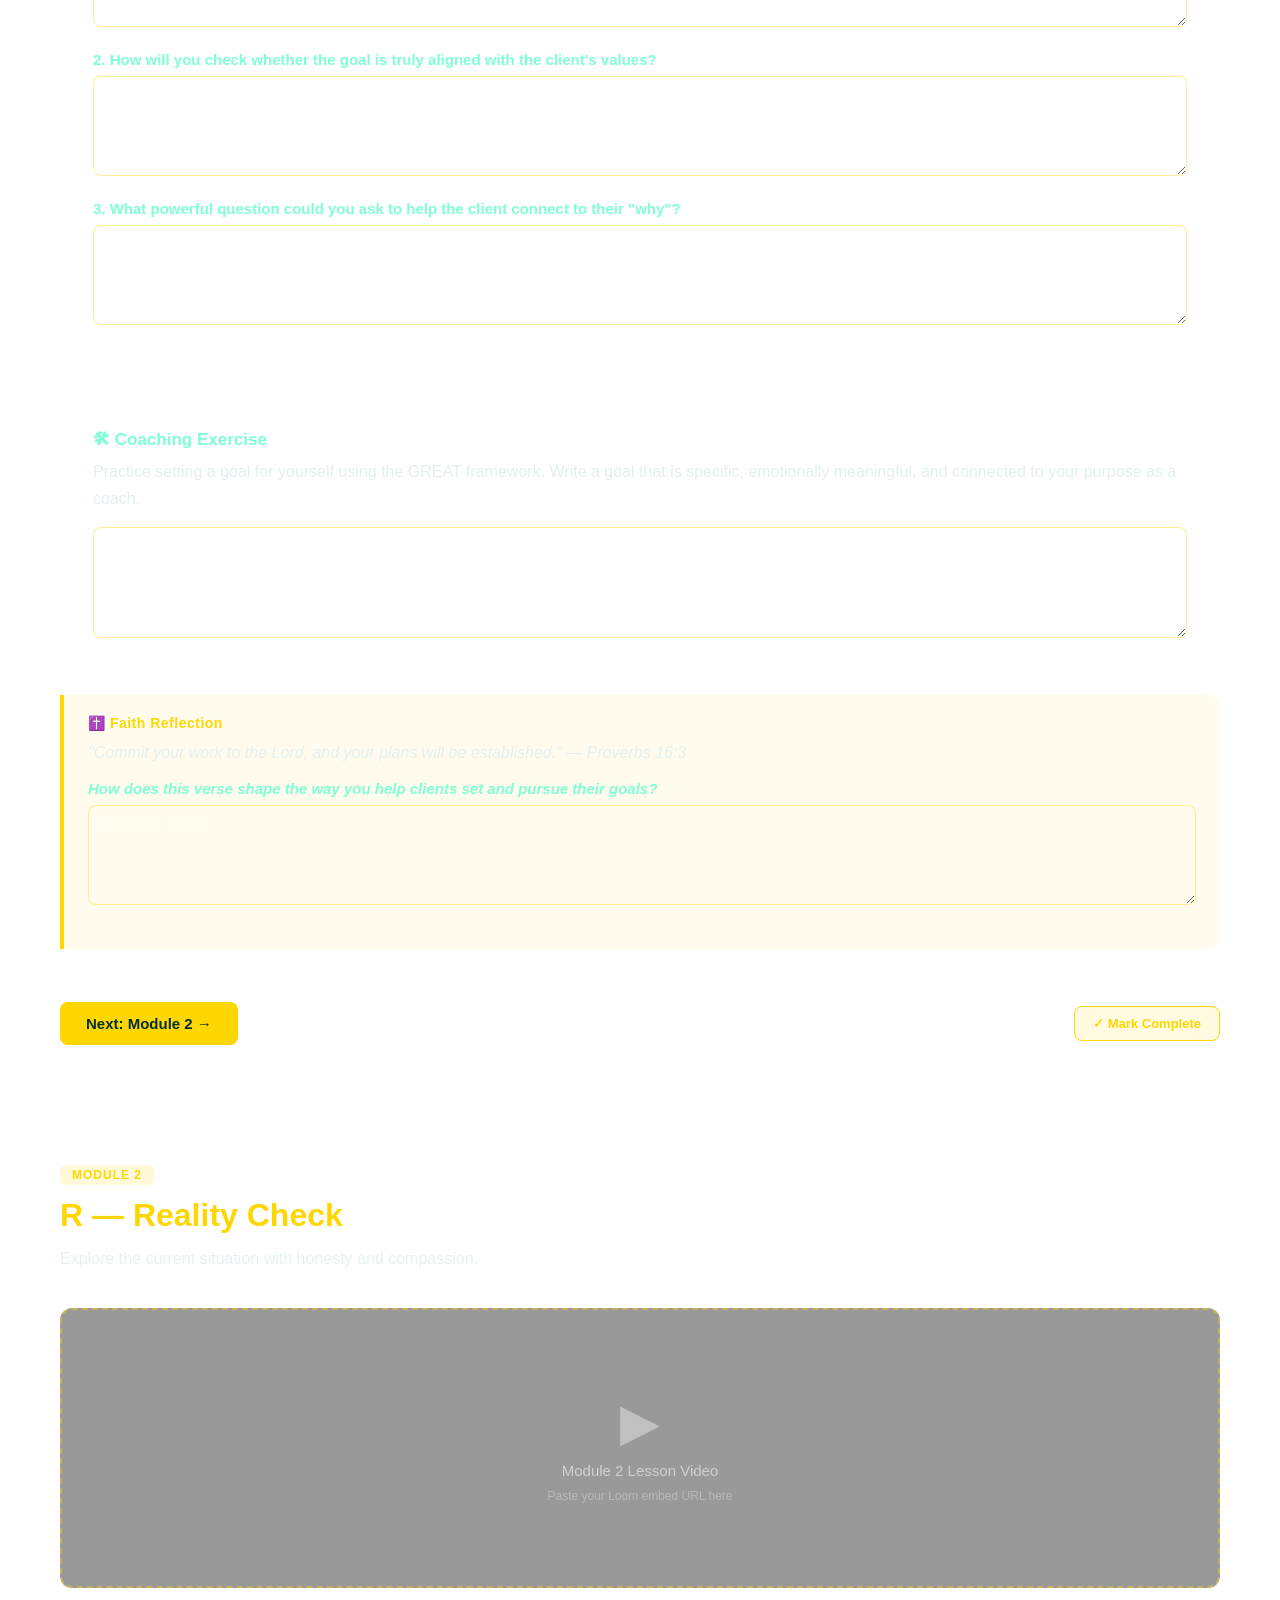
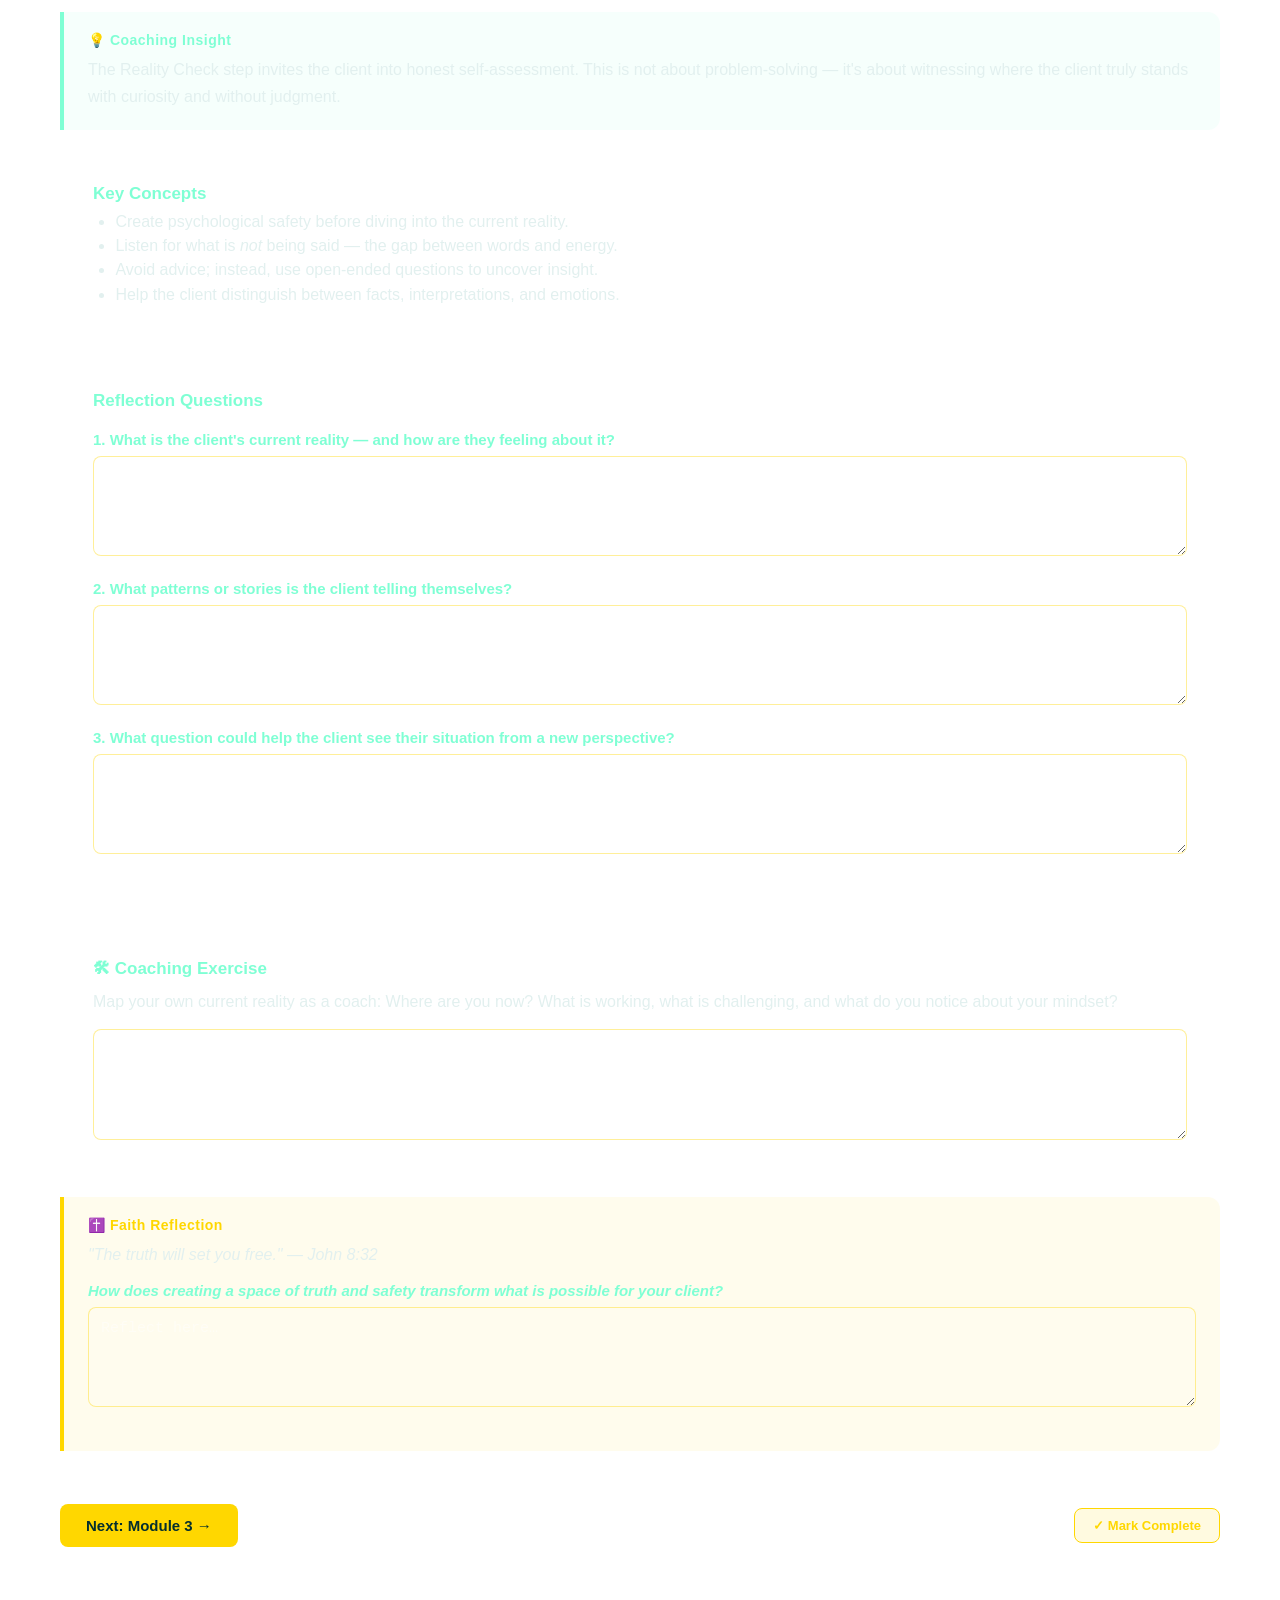
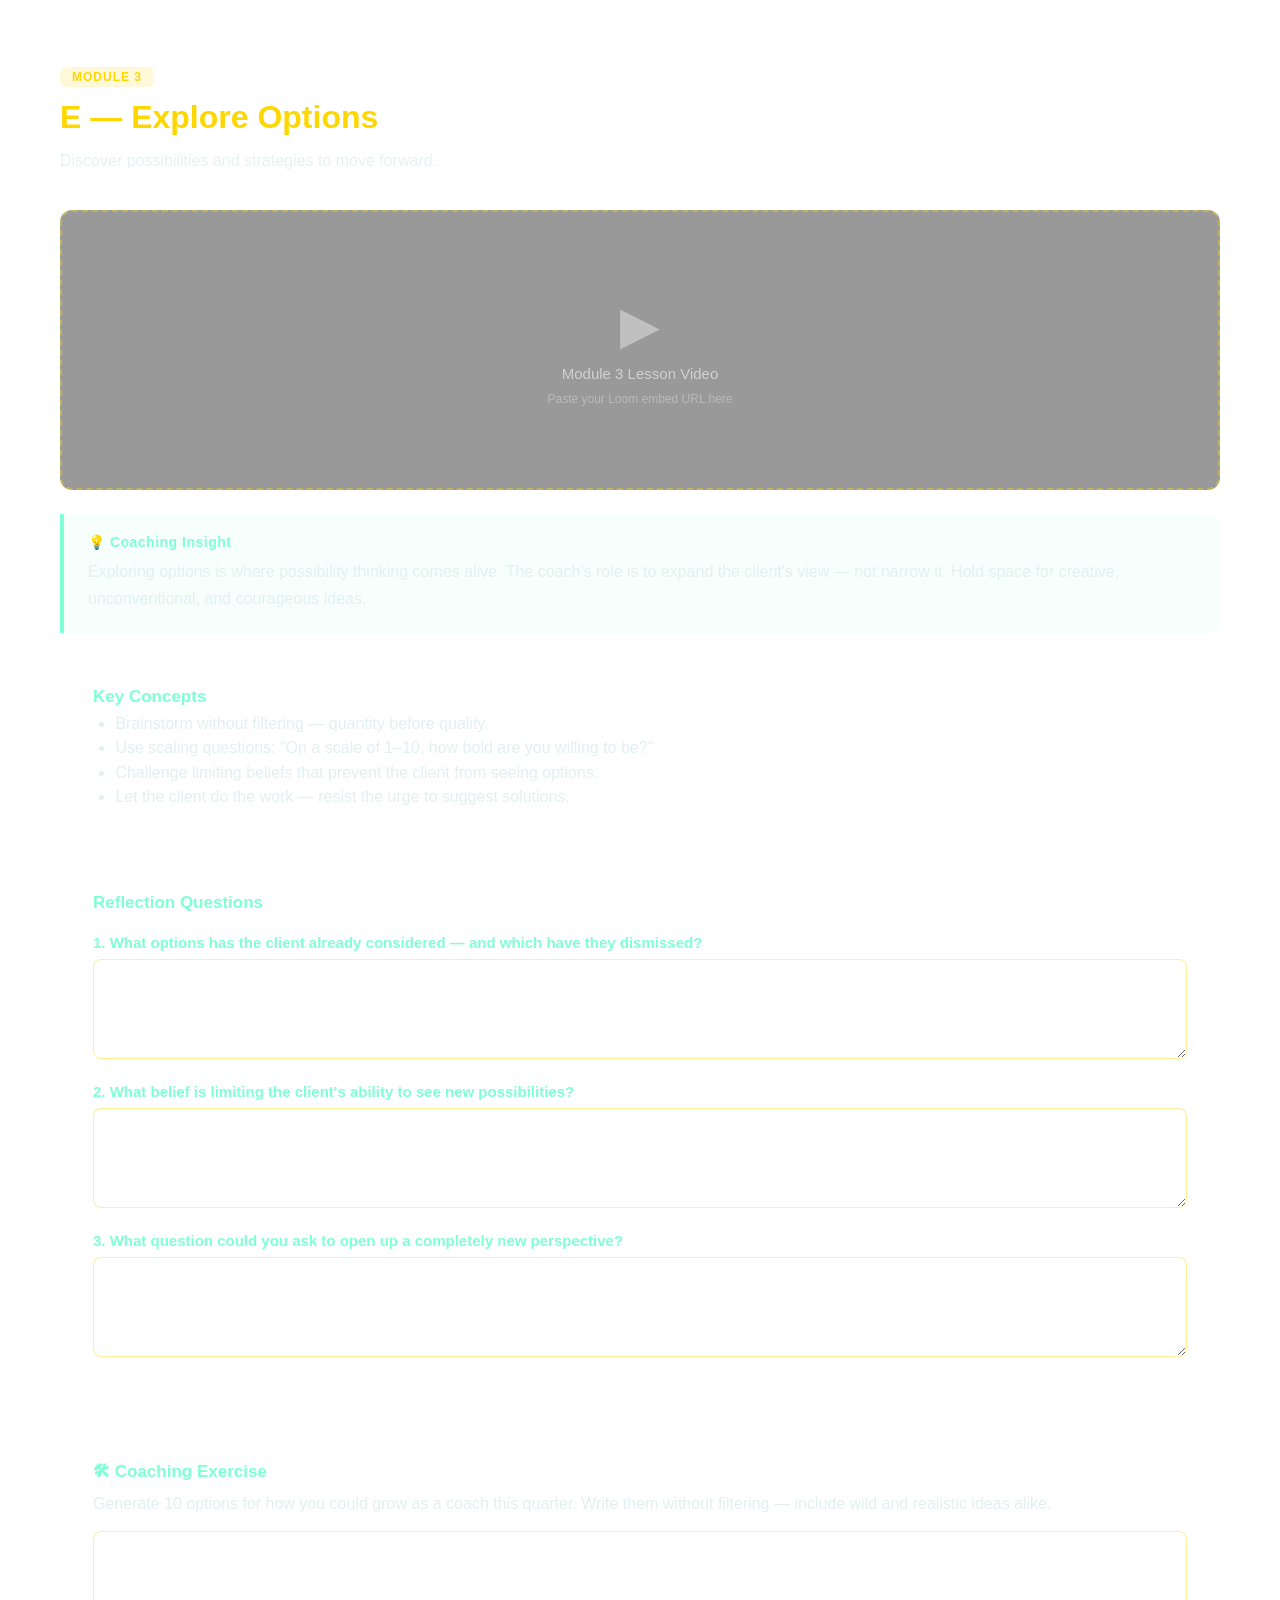
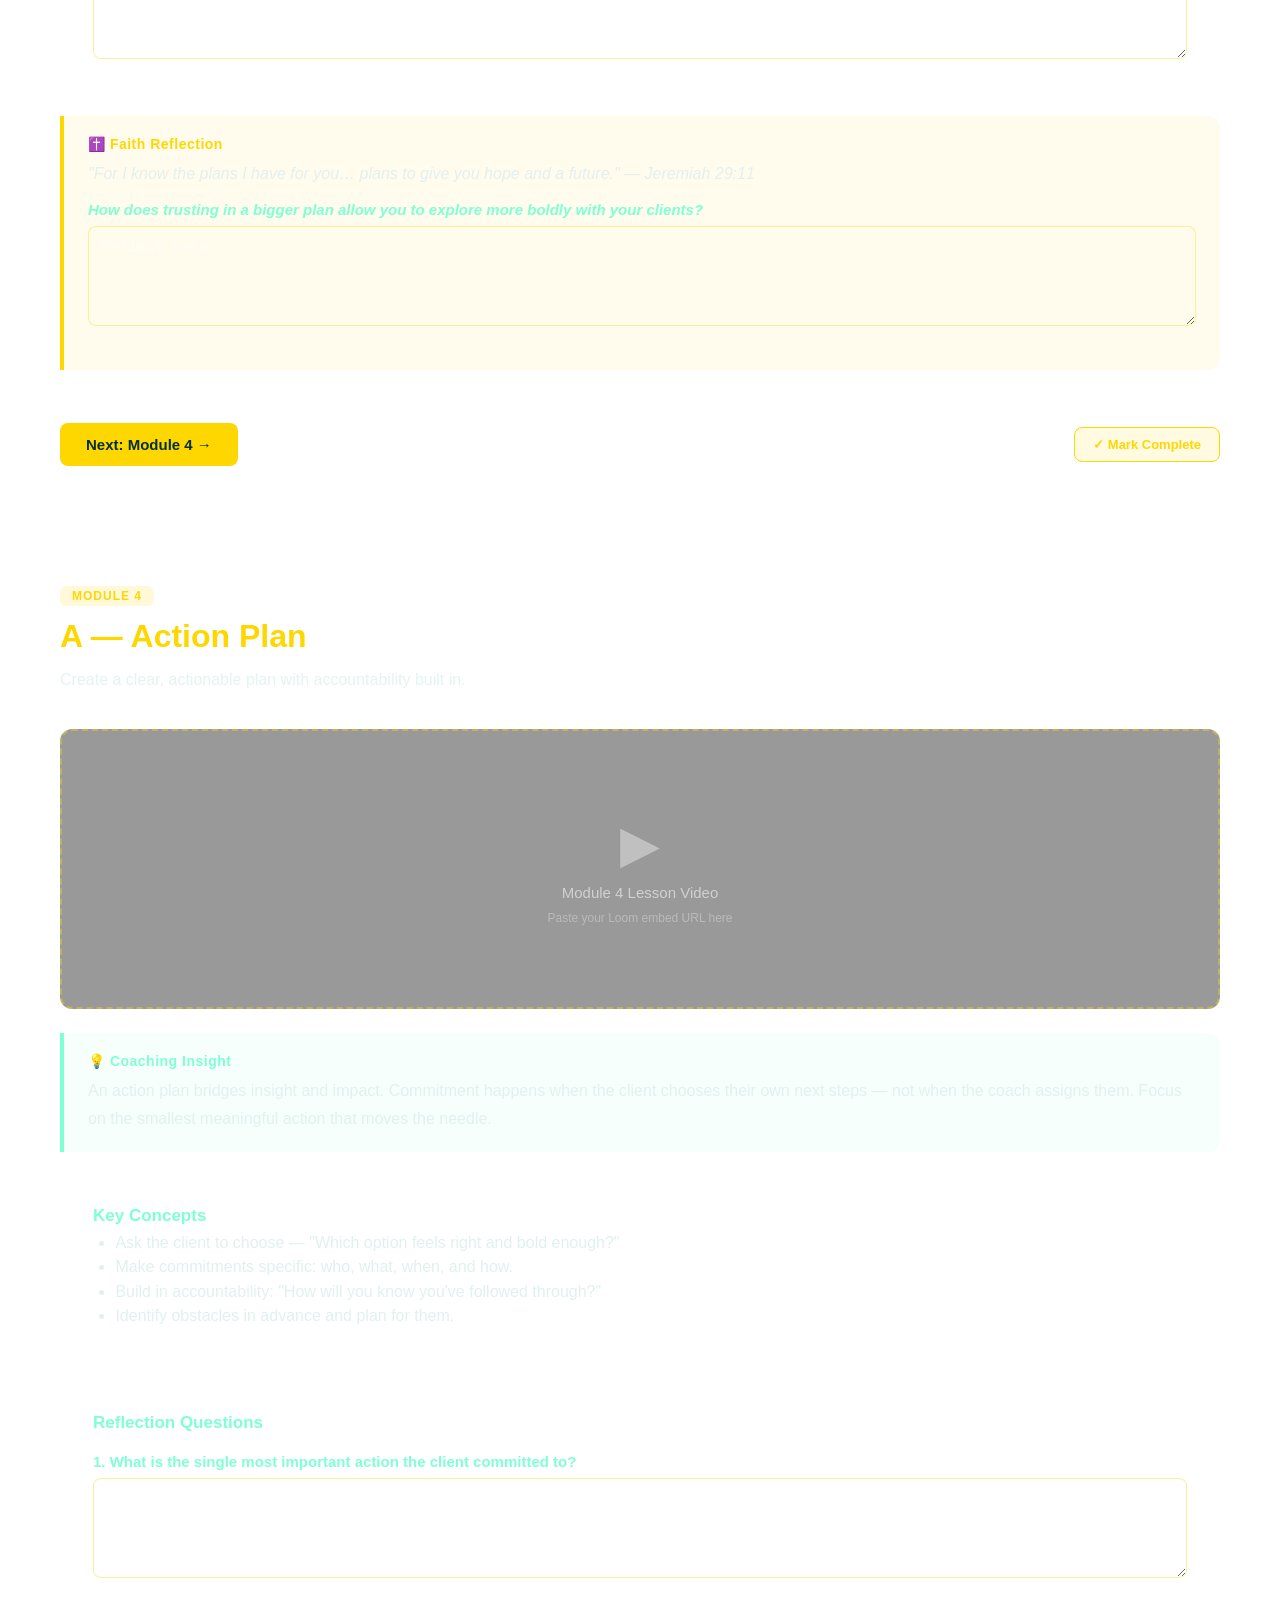
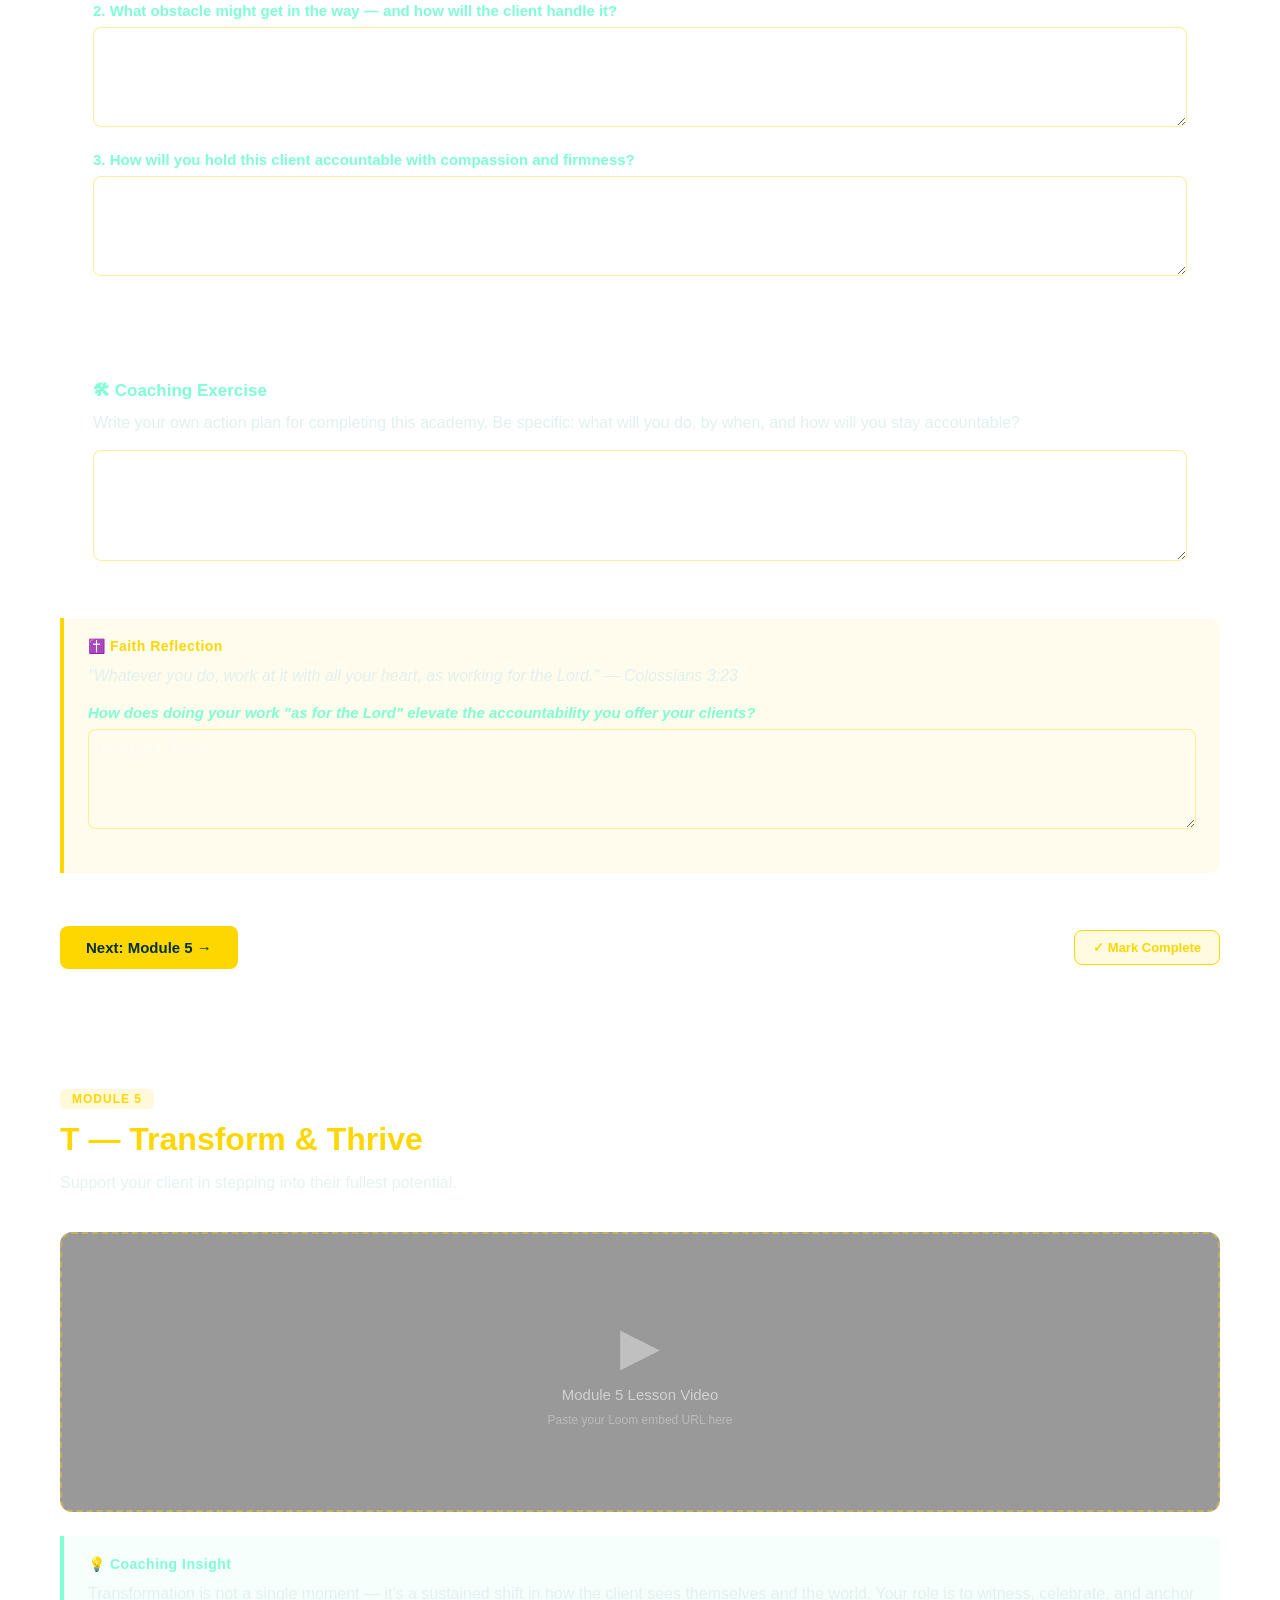
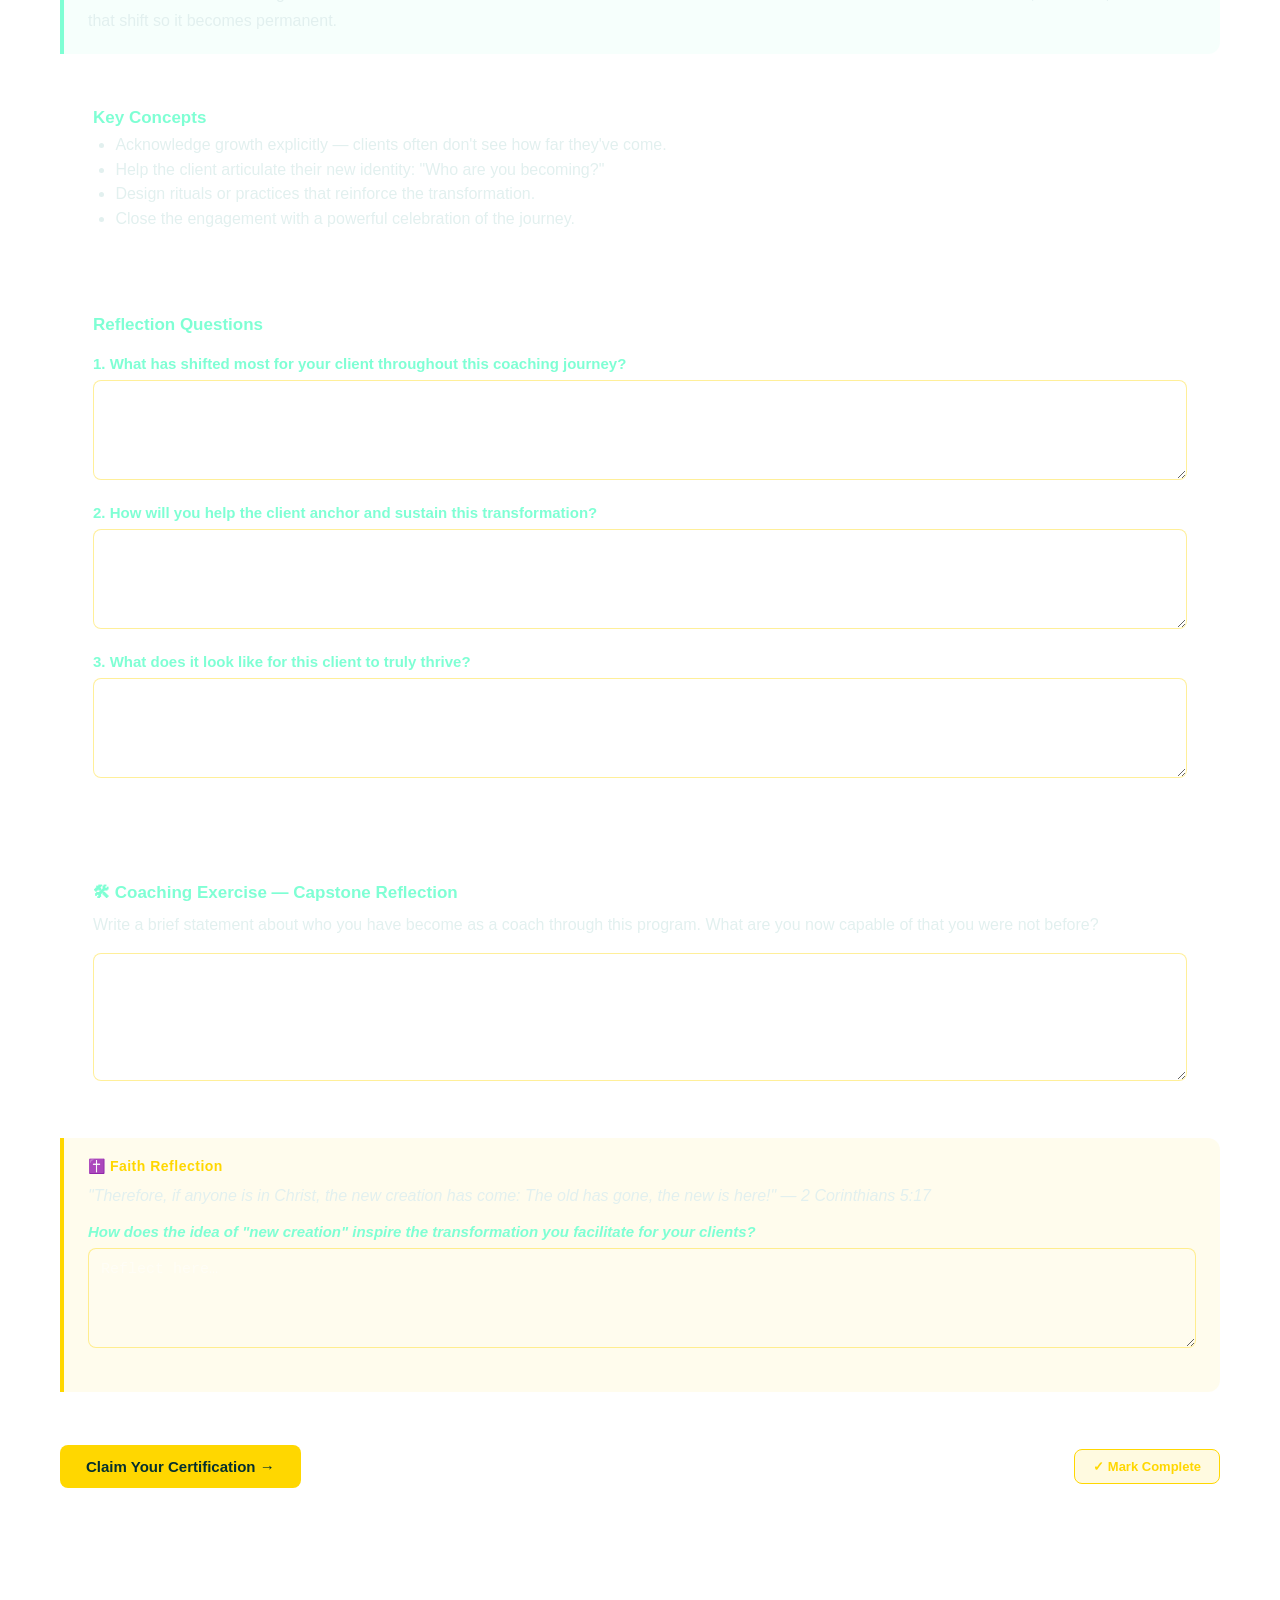
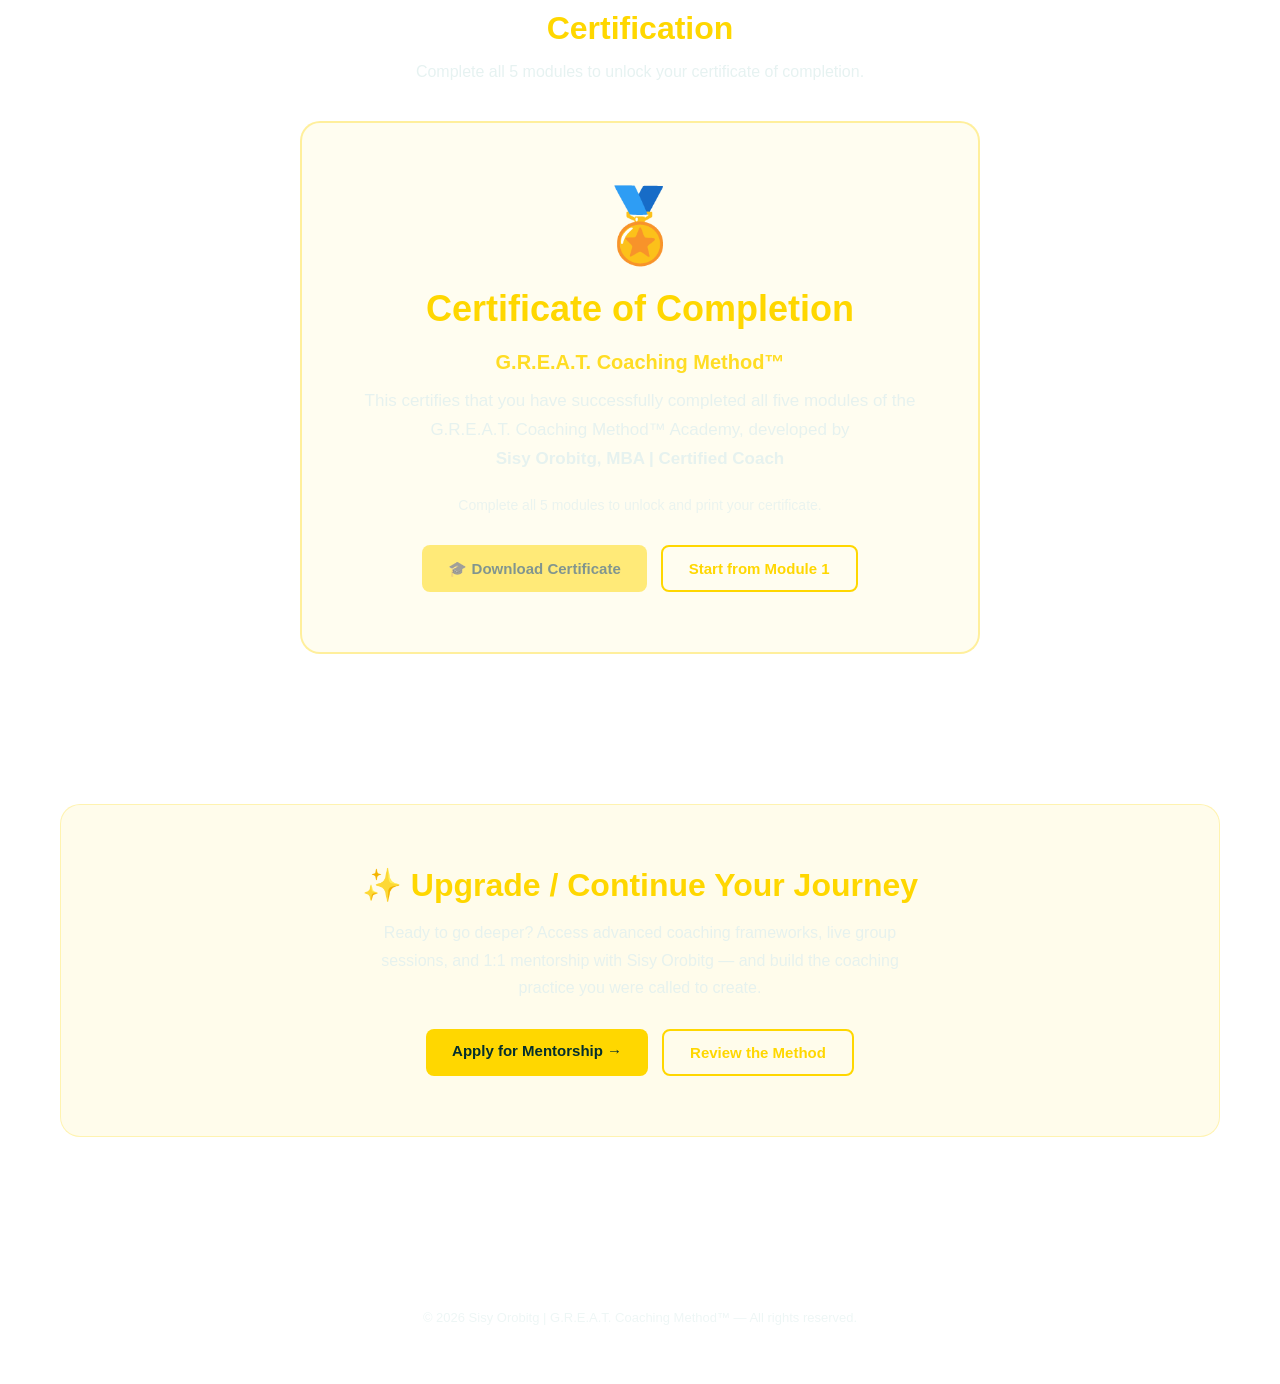
==== commit 43f08e51: "feat: build G.R.E.A.T. SPA — combine all modules into index.html with nav, sidebar, progress, toast " ====
--- a/index.html
+++ b/index.html
@@ -1,90 +1,1316 @@
 <!DOCTYPE html>
 <html lang="en">
 <head>
-<meta charset="UTF-8">
-<meta name="viewport" content="width=device-width, initial-scale=1.0">
-<title>G.R.E.A.T. Coaching Method™</title>
-
-<style>
-body {
-  margin:0;
-  font-family: 'Segoe UI', sans-serif;
-  background: linear-gradient(135deg,#042F2E,#0F766E);
-  color:white;
-}
-.container {
-  max-width:1100px;
-  margin:auto;
-  padding:60px 20px;
-}
-h1 {
-  color:#FFD700;
-  font-size:42px;
-}
-.hero {
-  text-align:center;
-  margin-bottom:50px;
-}
-.card {
-  background: rgba(255,255,255,0.08);
-  padding:25px;
-  border-radius:14px;
-  margin:20px 0;
-}
-.button {
-  background:#FFD700;
-  color:black;
-  padding:14px 24px;
-  border:none;
-  border-radius:8px;
-  font-weight:bold;
-  cursor:pointer;
-}
-.footer {
-  margin-top:60px;
-  font-size:14px;
-  opacity:0.7;
-}
-</style>
+  <meta charset="UTF-8" />
+  <meta name="viewport" content="width=device-width, initial-scale=1.0" />
+  <title>G.R.E.A.T. Coaching Method™ | Academy</title>
+
+  <!-- ============================================================
+       INLINE STYLES
+       Palette: dark-teal background, gold (#FFD700) accents
+  ============================================================ -->
+  <style>
+
+    /* ---------- RESET & BASE ---------- */
+    *, *::before, *::after { box-sizing: border-box; margin: 0; padding: 0; }
+
+    html { scroll-behavior: smooth; }
+
+    body {
+      font-family: 'Segoe UI', Tahoma, Geneva, Verdana, sans-serif;
+      background: linear-gradient(160deg, #042F2E 0%, #0F766E 100%);
+      background-attachment: fixed;
+      color: #E2F0EF;
+      min-height: 100vh;
+    }
+
+    a { color: inherit; text-decoration: none; }
+
+    h1, h2, h3 { color: #FFD700; line-height: 1.25; }
+
+    p { line-height: 1.7; }
+
+    ul { padding-left: 1.4rem; }
+    ul li { margin-bottom: .4rem; }
+
+    textarea {
+      width: 100%;
+      background: rgba(255,255,255,0.08);
+      border: 1px solid rgba(255,215,0,0.4);
+      border-radius: 8px;
+      color: #E2F0EF;
+      padding: 12px;
+      font-size: 15px;
+      resize: vertical;
+      min-height: 100px;
+    }
+    textarea::placeholder { color: rgba(255,255,255,0.45); }
+    textarea:focus { outline: none; border-color: #FFD700; }
+
+    /* ---------- PROGRESS BAR (top fixed) ---------- */
+    #progress-bar-wrap {
+      position: fixed;
+      top: 0; left: 0; right: 0;
+      height: 5px;
+      background: rgba(255,255,255,0.15);
+      z-index: 1100;
+    }
+    #progress-bar {
+      height: 100%;
+      width: 0%;
+      background: linear-gradient(90deg, #FFD700, #FFA500);
+      transition: width .5s ease;
+    }
+
+    /* ---------- TOP NAVIGATION ---------- */
+    nav#top-nav {
+      position: sticky;
+      top: 0;
+      z-index: 1000;
+      background: rgba(4,47,46,0.95);
+      backdrop-filter: blur(8px);
+      border-bottom: 1px solid rgba(255,215,0,0.25);
+      display: flex;
+      align-items: center;
+      justify-content: space-between;
+      padding: 0 24px;
+      height: 60px;
+    }
+
+    .nav-brand {
+      font-size: 18px;
+      font-weight: 700;
+      color: #FFD700;
+      letter-spacing: .5px;
+    }
+
+    .nav-links {
+      display: flex;
+      gap: 6px;
+      list-style: none;
+    }
+
+    .nav-links a {
+      display: block;
+      padding: 8px 14px;
+      border-radius: 6px;
+      font-weight: 600;
+      font-size: 14px;
+      color: #E2F0EF;
+      transition: background .2s, color .2s;
+    }
+    .nav-links a:hover,
+    .nav-links a.active {
+      background: rgba(255,215,0,0.18);
+      color: #FFD700;
+    }
+
+    /* hamburger */
+    #nav-toggle {
+      display: none;
+      background: none;
+      border: none;
+      cursor: pointer;
+      flex-direction: column;
+      gap: 5px;
+      padding: 4px;
+    }
+    #nav-toggle span {
+      display: block;
+      width: 24px;
+      height: 2px;
+      background: #FFD700;
+      border-radius: 2px;
+      transition: .3s;
+    }
+
+    /* ---------- MAIN LAYOUT ---------- */
+    #app {
+      max-width: 1200px;
+      margin: 0 auto;
+      padding: 0 20px 80px;
+    }
+
+    /* ---------- SHARED SECTION STYLES ---------- */
+    .page-section {
+      padding: 70px 0 50px;
+    }
+
+    .section-header {
+      margin-bottom: 36px;
+    }
+    .section-header h1 { font-size: clamp(28px, 5vw, 42px); margin-bottom: 10px; }
+    .section-header h2 { font-size: clamp(22px, 4vw, 32px); margin-bottom: 10px; }
+    .section-header p  { opacity: .85; font-size: 16px; }
+
+    /* ---------- CARD ---------- */
+    .card {
+      background: rgba(255,255,255,0.07);
+      border: 1px solid rgba(255,255,255,0.1);
+      border-radius: 14px;
+      padding: 28px 32px;
+      margin-bottom: 22px;
+      transition: border-color .2s;
+    }
+    .card:hover { border-color: rgba(255,215,0,0.35); }
+    .card h2 { font-size: 20px; margin-bottom: 10px; }
+    .card h3 { font-size: 17px; color: #7FFFD4; margin-bottom: 8px; }
+
+    /* ---------- BUTTON ---------- */
+    .btn {
+      display: inline-block;
+      padding: 13px 26px;
+      border-radius: 8px;
+      font-weight: 700;
+      font-size: 15px;
+      cursor: pointer;
+      border: none;
+      transition: transform .15s, box-shadow .15s;
+    }
+    .btn:hover { transform: translateY(-2px); box-shadow: 0 6px 18px rgba(0,0,0,0.3); }
+    .btn:active { transform: translateY(0); }
+
+    .btn-gold   { background: #FFD700; color: #042F2E; }
+    .btn-outline { background: transparent; border: 2px solid #FFD700; color: #FFD700; }
+    .btn-complete {
+      background: rgba(255,215,0,0.12);
+      border: 1px solid #FFD700;
+      color: #FFD700;
+      font-size: 13px;
+      padding: 9px 18px;
+    }
+    .btn-complete.done {
+      background: #FFD700;
+      color: #042F2E;
+    }
+
+    /* ---------- HOME SECTION ---------- */
+    #home .hero {
+      text-align: center;
+      padding: 60px 0 40px;
+    }
+    #home .hero h1 { font-size: clamp(32px, 6vw, 52px); margin-bottom: 16px; }
+    #home .hero p  { font-size: 18px; opacity: .9; margin-bottom: 8px; }
+    #home .hero .cta-row { margin-top: 32px; display: flex; gap: 14px; justify-content: center; flex-wrap: wrap; }
+
+    .badge {
+      display: inline-block;
+      background: rgba(255,215,0,0.15);
+      border: 1px solid rgba(255,215,0,0.5);
+      color: #FFD700;
+      border-radius: 20px;
+      padding: 4px 14px;
+      font-size: 13px;
+      font-weight: 600;
+      margin-bottom: 12px;
+    }
+
+    .feature-grid {
+      display: grid;
+      grid-template-columns: repeat(auto-fit, minmax(240px,1fr));
+      gap: 18px;
+      margin-top: 16px;
+    }
+    .feature-item {
+      background: rgba(255,255,255,0.06);
+      border-radius: 12px;
+      padding: 22px;
+      display: flex;
+      gap: 14px;
+      align-items: flex-start;
+    }
+    .feature-icon { font-size: 26px; flex-shrink: 0; }
+
+    /* ---------- DASHBOARD SECTION ---------- */
+    #dashboard .dash-layout {
+      display: grid;
+      grid-template-columns: 260px 1fr;
+      gap: 28px;
+      align-items: start;
+    }
+
+    /* Sidebar */
+    .sidebar {
+      background: rgba(4,47,46,0.7);
+      border: 1px solid rgba(255,215,0,0.2);
+      border-radius: 14px;
+      padding: 22px;
+      position: sticky;
+      top: 74px;
+    }
+    .sidebar h3 { font-size: 13px; text-transform: uppercase; letter-spacing: 1px; color: #7FFFD4; margin-bottom: 16px; }
+
+    .sidebar-link {
+      display: flex;
+      align-items: center;
+      gap: 10px;
+      padding: 11px 14px;
+      border-radius: 8px;
+      font-size: 14px;
+      font-weight: 600;
+      cursor: pointer;
+      margin-bottom: 6px;
+      transition: background .2s;
+      color: #E2F0EF;
+    }
+    .sidebar-link:hover { background: rgba(255,215,0,0.12); color: #FFD700; }
+    .sidebar-link.locked { opacity: .5; cursor: not-allowed; }
+    .sidebar-link.unlocked { color: #E2F0EF; }
+    .sidebar-link.completed { color: #7FFFD4; }
+    .sidebar-link .status-icon { margin-left: auto; font-size: 13px; }
+
+    /* Dashboard overview stats */
+    .stats-row {
+      display: flex;
+      gap: 16px;
+      flex-wrap: wrap;
+      margin-bottom: 24px;
+    }
+    .stat-card {
+      flex: 1 1 120px;
+      background: rgba(255,255,255,0.08);
+      border-radius: 12px;
+      padding: 18px 20px;
+      text-align: center;
+    }
+    .stat-card .stat-num { font-size: 32px; font-weight: 700; color: #FFD700; }
+    .stat-card .stat-label { font-size: 13px; opacity: .75; margin-top: 4px; }
+
+    .progress-wrap {
+      background: rgba(255,255,255,0.12);
+      border-radius: 99px;
+      height: 10px;
+      overflow: hidden;
+      margin-top: 6px;
+    }
+    .progress-fill {
+      height: 100%;
+      border-radius: 99px;
+      background: linear-gradient(90deg, #FFD700, #FFA500);
+      transition: width .6s ease;
+    }
+
+    /* ---------- MODULE SECTIONS ---------- */
+    .module-section { padding: 70px 0 50px; }
+
+    .module-tag {
+      display: inline-block;
+      background: rgba(255,215,0,0.15);
+      color: #FFD700;
+      border-radius: 6px;
+      padding: 3px 12px;
+      font-size: 12px;
+      font-weight: 700;
+      letter-spacing: 1px;
+      text-transform: uppercase;
+      margin-bottom: 10px;
+    }
+
+    /* Video embed placeholder */
+    .video-placeholder {
+      background: rgba(0,0,0,0.4);
+      border: 2px dashed rgba(255,215,0,0.4);
+      border-radius: 12px;
+      display: flex;
+      flex-direction: column;
+      align-items: center;
+      justify-content: center;
+      gap: 10px;
+      height: 280px;
+      margin-bottom: 24px;
+      color: rgba(255,255,255,0.55);
+      font-size: 15px;
+    }
+    .video-placeholder .play-icon { font-size: 52px; opacity: .7; }
+    .video-placeholder small { font-size: 12px; opacity: .6; }
+
+    /* Question block */
+    .question-block { margin: 20px 0; }
+    .question-block label {
+      display: block;
+      font-weight: 600;
+      margin-bottom: 8px;
+      color: #7FFFD4;
+      font-size: 15px;
+    }
+
+    /* Faith reflection */
+    .faith-card {
+      background: rgba(255,215,0,0.07);
+      border-left: 4px solid #FFD700;
+      border-radius: 0 12px 12px 0;
+      padding: 20px 24px;
+      margin: 24px 0;
+      font-style: italic;
+    }
+    .faith-card .faith-title {
+      font-style: normal;
+      font-weight: 700;
+      color: #FFD700;
+      font-size: 14px;
+      letter-spacing: .5px;
+      margin-bottom: 8px;
+    }
+
+    /* Coaching insight */
+    .insight-card {
+      background: rgba(127,255,212,0.07);
+      border-left: 4px solid #7FFFD4;
+      border-radius: 0 12px 12px 0;
+      padding: 20px 24px;
+      margin: 24px 0;
+    }
+    .insight-card .insight-title {
+      font-weight: 700;
+      color: #7FFFD4;
+      font-size: 14px;
+      letter-spacing: .5px;
+      margin-bottom: 8px;
+    }
+
+    .module-footer {
+      display: flex;
+      align-items: center;
+      justify-content: space-between;
+      flex-wrap: wrap;
+      gap: 12px;
+      margin-top: 30px;
+      padding-top: 22px;
+      border-top: 1px solid rgba(255,255,255,0.1);
+    }
+
+    /* ---------- CERTIFICATE SECTION ---------- */
+    #certificate .cert-card {
+      text-align: center;
+      padding: 60px 40px;
+      background: rgba(255,215,0,0.06);
+      border: 2px solid rgba(255,215,0,0.35);
+      border-radius: 20px;
+      max-width: 680px;
+      margin: 0 auto 40px;
+    }
+    #certificate .cert-card h1 { font-size: clamp(24px, 4vw, 36px); margin-bottom: 14px; }
+    #certificate .cert-card p  { font-size: 17px; opacity: .85; }
+    #certificate .cert-icon { font-size: 72px; margin-bottom: 18px; }
+
+    /* ---------- CTA SECTION ---------- */
+    #cta-section {
+      background: rgba(255,215,0,0.08);
+      border: 1px solid rgba(255,215,0,0.25);
+      border-radius: 20px;
+      text-align: center;
+      padding: 60px 40px;
+      margin-top: 60px;
+    }
+    #cta-section h2 { font-size: clamp(22px, 4vw, 32px); margin-bottom: 14px; }
+    #cta-section p  { opacity: .85; font-size: 16px; margin-bottom: 28px; max-width: 560px; margin-left: auto; margin-right: auto; }
+    #cta-section .cta-btns { display: flex; gap: 14px; justify-content: center; flex-wrap: wrap; }
+
+    /* ---------- FOOTER ---------- */
+    footer {
+      text-align: center;
+      padding: 32px 20px;
+      font-size: 13px;
+      opacity: .6;
+      border-top: 1px solid rgba(255,255,255,0.1);
+      margin-top: 60px;
+    }
+
+    /* ---------- TOAST NOTIFICATION ---------- */
+    #toast {
+      position: fixed;
+      bottom: 28px;
+      left: 50%;
+      transform: translateX(-50%) translateY(20px);
+      background: #042F2E;
+      color: #FFD700;
+      border: 1px solid rgba(255,215,0,0.5);
+      padding: 14px 26px;
+      border-radius: 10px;
+      font-size: 15px;
+      font-weight: 600;
+      box-shadow: 0 8px 28px rgba(0,0,0,0.4);
+      opacity: 0;
+      pointer-events: none;
+      z-index: 2000;
+      white-space: nowrap;
+      max-width: 90vw;
+      overflow: hidden;
+      text-overflow: ellipsis;
+      transition: opacity .3s ease, transform .3s ease;
+    }
+    #toast.show {
+      opacity: 1;
+      transform: translateX(-50%) translateY(0);
+    }
+
+    /* ---------- DIVIDER ---------- */
+    .divider {
+      border: none;
+      border-top: 1px solid rgba(255,255,255,0.1);
+      margin: 10px 0 40px;
+    }
+
+    /* ---------- RESPONSIVE ---------- */
+    @media (max-width: 768px) {
+      /* Hamburger */
+      #nav-toggle { display: flex; }
+      .nav-links {
+        display: none;
+        position: absolute;
+        top: 60px;
+        left: 0; right: 0;
+        background: rgba(4,47,46,0.98);
+        flex-direction: column;
+        padding: 16px 24px 24px;
+        border-bottom: 1px solid rgba(255,215,0,0.25);
+        gap: 4px;
+      }
+      .nav-links.open { display: flex; }
+      .nav-links a { padding: 12px 14px; font-size: 15px; }
+
+      /* Dashboard layout stacks */
+      #dashboard .dash-layout {
+        grid-template-columns: 1fr;
+      }
+      .sidebar {
+        position: static;
+        display: grid;
+        grid-template-columns: repeat(auto-fit, minmax(130px,1fr));
+        gap: 6px;
+      }
+      .sidebar h3 { grid-column: 1/-1; }
+
+      /* Certificate */
+      #certificate .cert-card { padding: 40px 24px; }
+
+      /* CTA */
+      #cta-section { padding: 40px 24px; }
+    }
+
+    @media (max-width: 480px) {
+      .stats-row { gap: 10px; }
+      .module-footer { flex-direction: column; align-items: flex-start; }
+    }
+
+  </style>
 </head>
 
 <body>
 
-<div class="container">
-
-<div class="hero">
-<h1>G.R.E.A.T. Coaching Method™</h1>
-<p><strong>Sisy Orobitg, MBA | Certified Coach</strong></p>
-<p>Become the coach who leads with clarity, confidence, and purpose.</p>
-<br>
-<button class="button" onclick="location.href='dashboard.html'">
-Enter the Academy →
-</button>
-</div>
-
-<div class="card">
-<h2>What You Will Master</h2>
-<ul>
-<li>✔ Structured coaching conversations</li>
-<li>✔ Confidence as a new coach</li>
-<li>✔ Faith-aligned client transformation</li>
-<li>✔ A repeatable coaching system</li>
-</ul>
-</div>
-
-<div class="card">
-<h2>Your Transformation</h2>
-<p>
-You will no longer wonder what to say next.  
-You will lead sessions with clarity, presence, and purpose.
-</p>
-</div>
-
-<div class="footer">
-© 2026 Sisy Orobitg | G.R.E.A.T. Coaching Method™
-</div>
-
-</div>
+  <!-- ============================================================
+       GLOBAL PROGRESS BAR (fixed top)
+  ============================================================ -->
+  <div id="progress-bar-wrap" aria-hidden="true">
+    <div id="progress-bar"></div>
+  </div>
+
+  <!-- ============================================================
+       TOP NAVIGATION
+  ============================================================ -->
+  <nav id="top-nav">
+    <span class="nav-brand">G.R.E.A.T.™</span>
+
+    <button id="nav-toggle" aria-label="Toggle navigation" aria-expanded="false">
+      <span></span><span></span><span></span>
+    </button>
+
+    <ul class="nav-links" id="nav-links">
+      <li><a href="#home"        class="nav-link active">Home</a></li>
+      <li><a href="#dashboard"   class="nav-link">Dashboard</a></li>
+      <li><a href="#module1"     class="nav-link">Modules</a></li>
+      <li><a href="#certificate" class="nav-link">Certification</a></li>
+    </ul>
+  </nav>
+
+  <!-- ============================================================
+       MAIN APP WRAPPER
+  ============================================================ -->
+  <div id="app">
+
+    <!-- ========================================================
+         SECTION: HOME
+    ======================================================== -->
+    <section id="home" class="page-section">
+
+      <div class="hero">
+        <span class="badge">✦ Premium Coaching Academy</span>
+        <h1>G.R.E.A.T. Coaching Method™</h1>
+        <p><strong>Sisy Orobitg, MBA | Certified Coach</strong></p>
+        <p>Become the coach who leads with clarity, confidence, and purpose.</p>
+        <div class="cta-row">
+          <a href="#dashboard" class="btn btn-gold">Enter the Academy →</a>
+          <a href="#module1"   class="btn btn-outline">Start Module 1</a>
+        </div>
+      </div>
+
+      <hr class="divider" />
+
+      <div class="section-header">
+        <h2>What You Will Master</h2>
+      </div>
+
+      <div class="feature-grid">
+        <div class="feature-item">
+          <span class="feature-icon">🎯</span>
+          <div>
+            <strong>Structured Conversations</strong>
+            <p style="font-size:14px;opacity:.8;margin-top:5px;">A proven 5-step framework for every coaching session.</p>
+          </div>
+        </div>
+        <div class="feature-item">
+          <span class="feature-icon">💪</span>
+          <div>
+            <strong>Confidence as a New Coach</strong>
+            <p style="font-size:14px;opacity:.8;margin-top:5px;">Show up prepared and grounded every time.</p>
+          </div>
+        </div>
+        <div class="feature-item">
+          <span class="feature-icon">✝️</span>
+          <div>
+            <strong>Faith-Aligned Transformation</strong>
+            <p style="font-size:14px;opacity:.8;margin-top:5px;">Coach from your values with purpose-driven questions.</p>
+          </div>
+        </div>
+        <div class="feature-item">
+          <span class="feature-icon">🔄</span>
+          <div>
+            <strong>A Repeatable System</strong>
+            <p style="font-size:14px;opacity:.8;margin-top:5px;">Get results consistently—session after session.</p>
+          </div>
+        </div>
+      </div>
+
+      <div class="card" style="margin-top:30px;">
+        <h2>Your Transformation</h2>
+        <p>
+          You will no longer wonder what to say next. You will lead sessions with
+          clarity, presence, and purpose — and your clients will feel the difference.
+        </p>
+      </div>
+
+    </section><!-- /#home -->
+
+    <!-- ========================================================
+         SECTION: DASHBOARD
+    ======================================================== -->
+    <section id="dashboard" class="page-section">
+      <div class="section-header">
+        <h2>Academy Dashboard</h2>
+        <p>Welcome back, Coach. Your journey through the G.R.E.A.T. Method™ begins here.</p>
+      </div>
+
+      <!-- Overall progress -->
+      <div class="stats-row">
+        <div class="stat-card">
+          <div class="stat-num" id="completed-count">0</div>
+          <div class="stat-label">Modules Complete</div>
+        </div>
+        <div class="stat-card">
+          <div class="stat-num">5</div>
+          <div class="stat-label">Total Modules</div>
+        </div>
+        <div class="stat-card">
+          <div class="stat-num" id="pct-complete">0%</div>
+          <div class="stat-label">Overall Progress</div>
+        </div>
+      </div>
+
+      <div class="card" style="margin-bottom:28px;">
+        <h3 style="margin-bottom:10px;">Overall Progress</h3>
+        <div class="progress-wrap">
+          <div class="progress-fill" id="dash-progress" style="width:0%"></div>
+        </div>
+      </div>
+
+      <!-- Sidebar + content layout -->
+      <div class="dash-layout">
+
+        <!-- Sidebar navigation -->
+        <aside class="sidebar">
+          <h3>Course Modules</h3>
+
+          <a href="#module1" class="sidebar-link unlocked" id="sb-m1" onclick="scrollToSection('module1')">
+            <span>📌</span> Module 1 — Goal Setting
+            <span class="status-icon" id="sb-m1-icon">○</span>
+          </a>
+          <a href="#module2" class="sidebar-link locked" id="sb-m2" onclick="sidebarClick(event,'module2')">
+            <span>🔒</span> Module 2 — Reality Check
+            <span class="status-icon" id="sb-m2-icon">🔒</span>
+          </a>
+          <a href="#module3" class="sidebar-link locked" id="sb-m3" onclick="sidebarClick(event,'module3')">
+            <span>🔒</span> Module 3 — Explore Options
+            <span class="status-icon" id="sb-m3-icon">🔒</span>
+          </a>
+          <a href="#module4" class="sidebar-link locked" id="sb-m4" onclick="sidebarClick(event,'module4')">
+            <span>🔒</span> Module 4 — Action Plan
+            <span class="status-icon" id="sb-m4-icon">🔒</span>
+          </a>
+          <a href="#module5" class="sidebar-link locked" id="sb-m5" onclick="sidebarClick(event,'module5')">
+            <span>🔒</span> Module 5 — Transform &amp; Thrive
+            <span class="status-icon" id="sb-m5-icon">🔒</span>
+          </a>
+          <a href="#certificate" class="sidebar-link locked" id="sb-cert" onclick="sidebarClick(event,'certificate')">
+            <span>🔒</span> Certification
+            <span class="status-icon" id="sb-cert-icon">🔒</span>
+          </a>
+        </aside>
+
+        <!-- Dashboard overview content -->
+        <div class="dash-content">
+          <div class="card">
+            <h2>G — Goal Setting</h2>
+            <p>Clarify what your client truly wants and set powerful, meaningful goals.</p>
+          </div>
+          <div class="card">
+            <h2>R — Reality Check</h2>
+            <p>Explore the current situation with honesty and compassion.</p>
+          </div>
+          <div class="card">
+            <h2>E — Explore Options</h2>
+            <p>Discover possibilities and strategies to move forward.</p>
+          </div>
+          <div class="card">
+            <h2>A — Action Plan</h2>
+            <p>Create a clear, actionable plan with accountability built in.</p>
+          </div>
+          <div class="card">
+            <h2>T — Transform &amp; Thrive</h2>
+            <p>Support your client in stepping into their fullest potential.</p>
+          </div>
+        </div>
+
+      </div>
+    </section><!-- /#dashboard -->
+
+    <!-- ========================================================
+         SECTION: MODULE 1 — GOAL SETTING
+    ======================================================== -->
+    <section id="module1" class="module-section">
+      <span class="module-tag">Module 1</span>
+      <div class="section-header">
+        <h2>G — Goal Setting</h2>
+        <p>Clarify what your client truly wants and set powerful, meaningful goals.</p>
+      </div>
+
+      <!-- Loom video embed placeholder -->
+      <div class="video-placeholder">
+        <span class="play-icon">▶</span>
+        <span>Module 1 Lesson Video</span>
+        <small>Paste your Loom embed URL here</small>
+      </div>
+      <!-- To embed a real Loom video, replace the div above with:
+           <div style="position:relative;padding-bottom:56.25%;height:0;overflow:hidden;border-radius:12px;margin-bottom:24px;">
+             <iframe src="https://www.loom.com/embed/YOUR_VIDEO_ID" frameborder="0" allowfullscreen
+               style="position:absolute;top:0;left:0;width:100%;height:100%;"></iframe>
+           </div>
+      -->
+
+      <div class="insight-card">
+        <div class="insight-title">💡 Coaching Insight</div>
+        <p>
+          Goal Setting is the foundation of every powerful coaching conversation.
+          A well-crafted goal is specific, emotionally connected, and aligned with
+          the client's deeper values — not just an outcome on a to-do list.
+        </p>
+      </div>
+
+      <div class="card">
+        <h3>Key Concepts</h3>
+        <ul>
+          <li>What does the client <em>really</em> want — beyond the surface goal?</li>
+          <li>Distinguish between outcomes (results) and process goals (actions).</li>
+          <li>Use the GREAT framework to anchor the goal to a bigger purpose.</li>
+          <li>The coach's job is to help the client own the goal fully.</li>
+        </ul>
+      </div>
+
+      <!-- Reflection questions -->
+      <div class="card">
+        <h3>Reflection Questions</h3>
+
+        <div class="question-block">
+          <label>1. What does your client say they want — and what do you sense lies beneath it?</label>
+          <textarea placeholder="Write your thoughts here…"></textarea>
+        </div>
+        <div class="question-block">
+          <label>2. How will you check whether the goal is truly aligned with the client's values?</label>
+          <textarea placeholder="Write your thoughts here…"></textarea>
+        </div>
+        <div class="question-block">
+          <label>3. What powerful question could you ask to help the client connect to their "why"?</label>
+          <textarea placeholder="Write your thoughts here…"></textarea>
+        </div>
+      </div>
+
+      <!-- Coaching exercise -->
+      <div class="card">
+        <h3>🛠 Coaching Exercise</h3>
+        <p style="margin-bottom:14px;">
+          Practice setting a goal for yourself using the GREAT framework.
+          Write a goal that is specific, emotionally meaningful, and connected to your purpose as a coach.
+        </p>
+        <textarea rows="5" placeholder="My coaching goal for this week is…"></textarea>
+      </div>
+
+      <div class="faith-card">
+        <div class="faith-title">✝️ Faith Reflection</div>
+        <p>
+          "Commit your work to the Lord, and your plans will be established." — Proverbs 16:3
+        </p>
+        <div class="question-block" style="margin-top:14px;">
+          <label>How does this verse shape the way you help clients set and pursue their goals?</label>
+          <textarea placeholder="Reflect here…"></textarea>
+        </div>
+      </div>
+
+      <div class="module-footer">
+        <a href="#module2" class="btn btn-gold">Next: Module 2 →</a>
+        <button class="btn btn-complete" onclick="markComplete(1, this)">✓ Mark Complete</button>
+      </div>
+    </section><!-- /#module1 -->
+
+    <!-- ========================================================
+         SECTION: MODULE 2 — REALITY CHECK
+    ======================================================== -->
+    <section id="module2" class="module-section">
+      <span class="module-tag">Module 2</span>
+      <div class="section-header">
+        <h2>R — Reality Check</h2>
+        <p>Explore the current situation with honesty and compassion.</p>
+      </div>
+
+      <div class="video-placeholder">
+        <span class="play-icon">▶</span>
+        <span>Module 2 Lesson Video</span>
+        <small>Paste your Loom embed URL here</small>
+      </div>
+
+      <div class="insight-card">
+        <div class="insight-title">💡 Coaching Insight</div>
+        <p>
+          The Reality Check step invites the client into honest self-assessment.
+          This is not about problem-solving — it's about witnessing where the client
+          truly stands with curiosity and without judgment.
+        </p>
+      </div>
+
+      <div class="card">
+        <h3>Key Concepts</h3>
+        <ul>
+          <li>Create psychological safety before diving into the current reality.</li>
+          <li>Listen for what is <em>not</em> being said — the gap between words and energy.</li>
+          <li>Avoid advice; instead, use open-ended questions to uncover insight.</li>
+          <li>Help the client distinguish between facts, interpretations, and emotions.</li>
+        </ul>
+      </div>
+
+      <div class="card">
+        <h3>Reflection Questions</h3>
+        <div class="question-block">
+          <label>1. What is the client's current reality — and how are they feeling about it?</label>
+          <textarea placeholder="Write your thoughts here…"></textarea>
+        </div>
+        <div class="question-block">
+          <label>2. What patterns or stories is the client telling themselves?</label>
+          <textarea placeholder="Write your thoughts here…"></textarea>
+        </div>
+        <div class="question-block">
+          <label>3. What question could help the client see their situation from a new perspective?</label>
+          <textarea placeholder="Write your thoughts here…"></textarea>
+        </div>
+      </div>
+
+      <div class="card">
+        <h3>🛠 Coaching Exercise</h3>
+        <p style="margin-bottom:14px;">
+          Map your own current reality as a coach: Where are you now?
+          What is working, what is challenging, and what do you notice about your mindset?
+        </p>
+        <textarea rows="5" placeholder="My current reality as a coach is…"></textarea>
+      </div>
+
+      <div class="faith-card">
+        <div class="faith-title">✝️ Faith Reflection</div>
+        <p>
+          "The truth will set you free." — John 8:32
+        </p>
+        <div class="question-block" style="margin-top:14px;">
+          <label>How does creating a space of truth and safety transform what is possible for your client?</label>
+          <textarea placeholder="Reflect here…"></textarea>
+        </div>
+      </div>
+
+      <div class="module-footer">
+        <a href="#module3" class="btn btn-gold">Next: Module 3 →</a>
+        <button class="btn btn-complete" onclick="markComplete(2, this)">✓ Mark Complete</button>
+      </div>
+    </section><!-- /#module2 -->
+
+    <!-- ========================================================
+         SECTION: MODULE 3 — EXPLORE OPTIONS
+    ======================================================== -->
+    <section id="module3" class="module-section">
+      <span class="module-tag">Module 3</span>
+      <div class="section-header">
+        <h2>E — Explore Options</h2>
+        <p>Discover possibilities and strategies to move forward.</p>
+      </div>
+
+      <div class="video-placeholder">
+        <span class="play-icon">▶</span>
+        <span>Module 3 Lesson Video</span>
+        <small>Paste your Loom embed URL here</small>
+      </div>
+
+      <div class="insight-card">
+        <div class="insight-title">💡 Coaching Insight</div>
+        <p>
+          Exploring options is where possibility thinking comes alive. The coach's
+          role is to expand the client's view — not narrow it. Hold space for
+          creative, unconventional, and courageous ideas.
+        </p>
+      </div>
+
+      <div class="card">
+        <h3>Key Concepts</h3>
+        <ul>
+          <li>Brainstorm without filtering — quantity before quality.</li>
+          <li>Use scaling questions: "On a scale of 1–10, how bold are you willing to be?"</li>
+          <li>Challenge limiting beliefs that prevent the client from seeing options.</li>
+          <li>Let the client do the work — resist the urge to suggest solutions.</li>
+        </ul>
+      </div>
+
+      <div class="card">
+        <h3>Reflection Questions</h3>
+        <div class="question-block">
+          <label>1. What options has the client already considered — and which have they dismissed?</label>
+          <textarea placeholder="Write your thoughts here…"></textarea>
+        </div>
+        <div class="question-block">
+          <label>2. What belief is limiting the client's ability to see new possibilities?</label>
+          <textarea placeholder="Write your thoughts here…"></textarea>
+        </div>
+        <div class="question-block">
+          <label>3. What question could you ask to open up a completely new perspective?</label>
+          <textarea placeholder="Write your thoughts here…"></textarea>
+        </div>
+      </div>
+
+      <div class="card">
+        <h3>🛠 Coaching Exercise</h3>
+        <p style="margin-bottom:14px;">
+          Generate 10 options for how you could grow as a coach this quarter.
+          Write them without filtering — include wild and realistic ideas alike.
+        </p>
+        <textarea rows="6" placeholder="10 options for my coaching growth…"></textarea>
+      </div>
+
+      <div class="faith-card">
+        <div class="faith-title">✝️ Faith Reflection</div>
+        <p>
+          "For I know the plans I have for you… plans to give you hope and a future." — Jeremiah 29:11
+        </p>
+        <div class="question-block" style="margin-top:14px;">
+          <label>How does trusting in a bigger plan allow you to explore more boldly with your clients?</label>
+          <textarea placeholder="Reflect here…"></textarea>
+        </div>
+      </div>
+
+      <div class="module-footer">
+        <a href="#module4" class="btn btn-gold">Next: Module 4 →</a>
+        <button class="btn btn-complete" onclick="markComplete(3, this)">✓ Mark Complete</button>
+      </div>
+    </section><!-- /#module3 -->
+
+    <!-- ========================================================
+         SECTION: MODULE 4 — ACTION PLAN
+    ======================================================== -->
+    <section id="module4" class="module-section">
+      <span class="module-tag">Module 4</span>
+      <div class="section-header">
+        <h2>A — Action Plan</h2>
+        <p>Create a clear, actionable plan with accountability built in.</p>
+      </div>
+
+      <div class="video-placeholder">
+        <span class="play-icon">▶</span>
+        <span>Module 4 Lesson Video</span>
+        <small>Paste your Loom embed URL here</small>
+      </div>
+
+      <div class="insight-card">
+        <div class="insight-title">💡 Coaching Insight</div>
+        <p>
+          An action plan bridges insight and impact. Commitment happens when the
+          client chooses their own next steps — not when the coach assigns them.
+          Focus on the smallest meaningful action that moves the needle.
+        </p>
+      </div>
+
+      <div class="card">
+        <h3>Key Concepts</h3>
+        <ul>
+          <li>Ask the client to choose — "Which option feels right and bold enough?"</li>
+          <li>Make commitments specific: who, what, when, and how.</li>
+          <li>Build in accountability: "How will you know you've followed through?"</li>
+          <li>Identify obstacles in advance and plan for them.</li>
+        </ul>
+      </div>
+
+      <div class="card">
+        <h3>Reflection Questions</h3>
+        <div class="question-block">
+          <label>1. What is the single most important action the client committed to?</label>
+          <textarea placeholder="Write your thoughts here…"></textarea>
+        </div>
+        <div class="question-block">
+          <label>2. What obstacle might get in the way — and how will the client handle it?</label>
+          <textarea placeholder="Write your thoughts here…"></textarea>
+        </div>
+        <div class="question-block">
+          <label>3. How will you hold this client accountable with compassion and firmness?</label>
+          <textarea placeholder="Write your thoughts here…"></textarea>
+        </div>
+      </div>
+
+      <div class="card">
+        <h3>🛠 Coaching Exercise</h3>
+        <p style="margin-bottom:14px;">
+          Write your own action plan for completing this academy.
+          Be specific: what will you do, by when, and how will you stay accountable?
+        </p>
+        <textarea rows="5" placeholder="My action plan for completing the GREAT Academy…"></textarea>
+      </div>
+
+      <div class="faith-card">
+        <div class="faith-title">✝️ Faith Reflection</div>
+        <p>
+          "Whatever you do, work at it with all your heart, as working for the Lord." — Colossians 3:23
+        </p>
+        <div class="question-block" style="margin-top:14px;">
+          <label>How does doing your work "as for the Lord" elevate the accountability you offer your clients?</label>
+          <textarea placeholder="Reflect here…"></textarea>
+        </div>
+      </div>
+
+      <div class="module-footer">
+        <a href="#module5" class="btn btn-gold">Next: Module 5 →</a>
+        <button class="btn btn-complete" onclick="markComplete(4, this)">✓ Mark Complete</button>
+      </div>
+    </section><!-- /#module4 -->
+
+    <!-- ========================================================
+         SECTION: MODULE 5 — TRANSFORM & THRIVE
+    ======================================================== -->
+    <section id="module5" class="module-section">
+      <span class="module-tag">Module 5</span>
+      <div class="section-header">
+        <h2>T — Transform &amp; Thrive</h2>
+        <p>Support your client in stepping into their fullest potential.</p>
+      </div>
+
+      <div class="video-placeholder">
+        <span class="play-icon">▶</span>
+        <span>Module 5 Lesson Video</span>
+        <small>Paste your Loom embed URL here</small>
+      </div>
+
+      <div class="insight-card">
+        <div class="insight-title">💡 Coaching Insight</div>
+        <p>
+          Transformation is not a single moment — it's a sustained shift in how the
+          client sees themselves and the world. Your role is to witness, celebrate,
+          and anchor that shift so it becomes permanent.
+        </p>
+      </div>
+
+      <div class="card">
+        <h3>Key Concepts</h3>
+        <ul>
+          <li>Acknowledge growth explicitly — clients often don't see how far they've come.</li>
+          <li>Help the client articulate their new identity: "Who are you becoming?"</li>
+          <li>Design rituals or practices that reinforce the transformation.</li>
+          <li>Close the engagement with a powerful celebration of the journey.</li>
+        </ul>
+      </div>
+
+      <div class="card">
+        <h3>Reflection Questions</h3>
+        <div class="question-block">
+          <label>1. What has shifted most for your client throughout this coaching journey?</label>
+          <textarea placeholder="Write your thoughts here…"></textarea>
+        </div>
+        <div class="question-block">
+          <label>2. How will you help the client anchor and sustain this transformation?</label>
+          <textarea placeholder="Write your thoughts here…"></textarea>
+        </div>
+        <div class="question-block">
+          <label>3. What does it look like for this client to truly thrive?</label>
+          <textarea placeholder="Write your thoughts here…"></textarea>
+        </div>
+      </div>
+
+      <div class="card">
+        <h3>🛠 Coaching Exercise — Capstone Reflection</h3>
+        <p style="margin-bottom:14px;">
+          Write a brief statement about who you have become as a coach through this program.
+          What are you now capable of that you were not before?
+        </p>
+        <textarea rows="6" placeholder="As a result of completing the G.R.E.A.T. Method™, I now…"></textarea>
+      </div>
+
+      <div class="faith-card">
+        <div class="faith-title">✝️ Faith Reflection</div>
+        <p>
+          "Therefore, if anyone is in Christ, the new creation has come: The old has gone, the new is here!" — 2 Corinthians 5:17
+        </p>
+        <div class="question-block" style="margin-top:14px;">
+          <label>How does the idea of "new creation" inspire the transformation you facilitate for your clients?</label>
+          <textarea placeholder="Reflect here…"></textarea>
+        </div>
+      </div>
+
+      <div class="module-footer">
+        <a href="#certificate" class="btn btn-gold">Claim Your Certification →</a>
+        <button class="btn btn-complete" onclick="markComplete(5, this)">✓ Mark Complete</button>
+      </div>
+    </section><!-- /#module5 -->
+
+    <!-- ========================================================
+         SECTION: CERTIFICATE / CERTIFICATION
+    ======================================================== -->
+    <section id="certificate" class="page-section">
+      <div class="section-header" style="text-align:center;">
+        <h2>Certification</h2>
+        <p>Complete all 5 modules to unlock your certificate of completion.</p>
+      </div>
+
+      <div class="cert-card">
+        <div class="cert-icon">🏅</div>
+        <h1>Certificate of Completion</h1>
+        <p style="color:#FFD700;font-size:20px;margin:14px 0 8px;font-weight:700;">G.R.E.A.T. Coaching Method™</p>
+        <p>
+          This certifies that you have successfully completed all five modules of the
+          G.R.E.A.T. Coaching Method™ Academy, developed by<br>
+          <strong>Sisy Orobitg, MBA | Certified Coach</strong>
+        </p>
+        <p style="margin-top:20px;opacity:.7;font-size:14px;">Complete all 5 modules to unlock and print your certificate.</p>
+        <div style="margin-top:28px;display:flex;gap:14px;justify-content:center;flex-wrap:wrap;">
+          <button class="btn btn-gold" id="cert-btn" disabled style="opacity:.5;cursor:not-allowed;">
+            🎓 Download Certificate
+          </button>
+          <a href="#module1" class="btn btn-outline">Start from Module 1</a>
+        </div>
+      </div>
+    </section><!-- /#certificate -->
+
+    <!-- ========================================================
+         CTA SECTION — Upgrade / Continue Your Journey
+    ======================================================== -->
+    <div id="cta-section">
+      <h2>✨ Upgrade / Continue Your Journey</h2>
+      <p>
+        Ready to go deeper? Access advanced coaching frameworks, live group sessions,
+        and 1:1 mentorship with Sisy Orobitg — and build the coaching practice you were called to create.
+      </p>
+      <div class="cta-btns">
+        <a href="mailto:hello@sisyorobitg.com" class="btn btn-gold">Apply for Mentorship →</a>
+        <a href="#home" class="btn btn-outline">Review the Method</a>
+      </div>
+    </div>
+
+  </div><!-- /#app -->
+
+  <!-- ============================================================
+       FOOTER
+  ============================================================ -->
+  <footer>
+    © 2026 Sisy Orobitg | G.R.E.A.T. Coaching Method™ — All rights reserved.
+  </footer>
+
+  <!-- Toast notification element -->
+  <div id="toast" role="status" aria-live="polite"></div>
+
+  <!-- ============================================================
+       MINIMAL JAVASCRIPT
+       - Mobile nav toggle
+       - Active nav link highlighting
+       - Mark Complete + unlock logic
+       - Dashboard progress update
+       - Top progress bar scroll update
+  ============================================================ -->
+  <script>
+    // ---- Toast notification (replaces browser alert) ----
+    var toastTimer = null;
+    function showToast(msg) {
+      var toast = document.getElementById('toast');
+      toast.textContent = msg;
+      toast.classList.add('show');
+      clearTimeout(toastTimer);
+      toastTimer = setTimeout(function() { toast.classList.remove('show'); }, 3200);
+    }
+
+    // ---- Module completion state — persisted in localStorage ----
+    var STORAGE_KEY = 'great_completed';
+    var completed = (function() {
+      try {
+        var saved = JSON.parse(localStorage.getItem(STORAGE_KEY));
+        if (Array.isArray(saved) && saved.length === 5) return saved;
+      } catch(e) {}
+      return [false, false, false, false, false];
+    })();
+
+    function saveCompleted() {
+      try { localStorage.setItem(STORAGE_KEY, JSON.stringify(completed)); } catch(e) {}
+    }
+
+    // ---- Mobile nav toggle ----
+    var navToggle = document.getElementById('nav-toggle');
+    var navLinks  = document.getElementById('nav-links');
+    navToggle.addEventListener('click', function() {
+      var open = navLinks.classList.toggle('open');
+      navToggle.setAttribute('aria-expanded', open);
+    });
+
+    // Close mobile nav when a link is clicked
+    document.querySelectorAll('.nav-link').forEach(function(link) {
+      link.addEventListener('click', function() {
+        navLinks.classList.remove('open');
+        navToggle.setAttribute('aria-expanded', 'false');
+      });
+    });
+
+    // ---- Active nav link on scroll ----
+    var sections = document.querySelectorAll('section[id]');
+    var navLinkEls = document.querySelectorAll('.nav-link');
+
+    function updateActiveNav() {
+      var scrollY = window.scrollY + 80;
+      var current = '';
+      sections.forEach(function(sec) {
+        if (sec.offsetTop <= scrollY) current = sec.id;
+      });
+      navLinkEls.forEach(function(a) {
+        a.classList.remove('active');
+        var href = a.getAttribute('href').replace('#', '');
+        // "Modules" nav item activates for any module section
+        if (href === 'module1' && current.startsWith('module')) {
+          a.classList.add('active');
+        } else if (a.getAttribute('href') === '#' + current) {
+          a.classList.add('active');
+        }
+      });
+    }
+
+    // ---- Top progress bar on scroll ----
+    function updateScrollBar() {
+      var el   = document.documentElement;
+      var top  = el.scrollTop || document.body.scrollTop;
+      var full = el.scrollHeight - el.clientHeight;
+      var pct  = full > 0 ? Math.round((top / full) * 100) : 0;
+      document.getElementById('progress-bar').style.width = pct + '%';
+    }
+
+    window.addEventListener('scroll', function() {
+      updateActiveNav();
+      updateScrollBar();
+    }, { passive: true });
+
+    // ---- Apply saved state to UI ----
+    function applySavedState() {
+      completed.forEach(function(done, idx) {
+        if (done) applyModuleComplete(idx + 1, true);
+      });
+      updateDashboard();
+    }
+
+    // ---- Core function: apply module-complete UI (shared by new + restored) ----
+    function applyModuleComplete(moduleNum, silent) {
+      var nextMap    = { 1:'sb-m2', 2:'sb-m3', 3:'sb-m4', 4:'sb-m5', 5:'sb-cert' };
+      var iconMap    = { 1:'sb-m2-icon', 2:'sb-m3-icon', 3:'sb-m4-icon', 4:'sb-m5-icon', 5:'sb-cert-icon' };
+      var emojiMap   = { 1:'📌', 2:'📌', 3:'📌', 4:'📌', 5:'🏅' };
+      var curIconMap = { 1:'sb-m1-icon',2:'sb-m2-icon',3:'sb-m3-icon',4:'sb-m4-icon',5:'sb-m5-icon' };
+      var curSbMap   = { 1:'sb-m1',2:'sb-m2',3:'sb-m3',4:'sb-m4',5:'sb-m5' };
+
+      // Update the "Mark Complete" button for this module
+      var btns = document.querySelectorAll('[onclick*="markComplete(' + moduleNum + ',"]');
+      btns.forEach(function(btn) {
+        btn.textContent = '✅ Completed!';
+        btn.classList.add('done');
+        btn.disabled = true;
+      });
+
+      // Unlock next sidebar item
+      if (nextMap[moduleNum]) {
+        var sbEl = document.getElementById(nextMap[moduleNum]);
+        sbEl.classList.remove('locked');
+        sbEl.classList.add('unlocked');
+        sbEl.querySelector('span').textContent = emojiMap[moduleNum];
+        document.getElementById(iconMap[moduleNum]).textContent = '○';
+        sbEl.setAttribute('onclick', "scrollToSection('" + (moduleNum < 5 ? 'module'+(moduleNum+1) : 'certificate') + "')");
+      }
+
+      // Mark current sidebar icon
+      document.getElementById(curIconMap[moduleNum]).textContent = '✅';
+      document.getElementById(curSbMap[moduleNum]).classList.add('completed');
+
+      if (!silent) showToast('🎉 Module ' + moduleNum + ' complete! Keep going!');
+    }
+
+    // ---- Mark Complete — called from button onclick ----
+    function markComplete(moduleNum, btn) {
+      var idx = moduleNum - 1;
+      if (completed[idx]) return; // already done
+      completed[idx] = true;
+      saveCompleted();
+      applyModuleComplete(moduleNum, false);
+      updateDashboard();
+    }
+
+    // ---- Sidebar click guard (locked items) ----
+    function sidebarClick(event, target) {
+      var el = event.currentTarget || event.target.closest('.sidebar-link');
+      if (el && el.classList.contains('locked')) {
+        event.preventDefault();
+        showToast('🔒 Complete the previous module to unlock this one.');
+        return;
+      }
+      scrollToSection(target);
+    }
+
+    // ---- Smooth scroll helper ----
+    function scrollToSection(id) {
+      var el = document.getElementById(id);
+      if (el) el.scrollIntoView({ behavior: 'smooth', block: 'start' });
+    }
+
+    // ---- Dashboard progress update ----
+    function updateDashboard() {
+      var done = completed.filter(Boolean).length;
+      document.getElementById('completed-count').textContent = done;
+      var pct = Math.round((done / 5) * 100);
+      document.getElementById('pct-complete').textContent = pct + '%';
+      document.getElementById('dash-progress').style.width = pct + '%';
+
+      // Unlock certificate button when all 5 complete
+      if (done === 5) {
+        var certBtn = document.getElementById('cert-btn');
+        certBtn.removeAttribute('disabled');
+        certBtn.style.opacity = '1';
+        certBtn.style.cursor  = 'pointer';
+        certBtn.onclick = function() {
+          showToast('🎓 Congratulations! Your certificate is ready. Add your PDF generation or print logic here.');
+        };
+      }
+    }
+
+    // ---- Init ----
+    updateActiveNav();
+    updateScrollBar();
+    applySavedState();
+  </script>
 
 </body>
 </html>
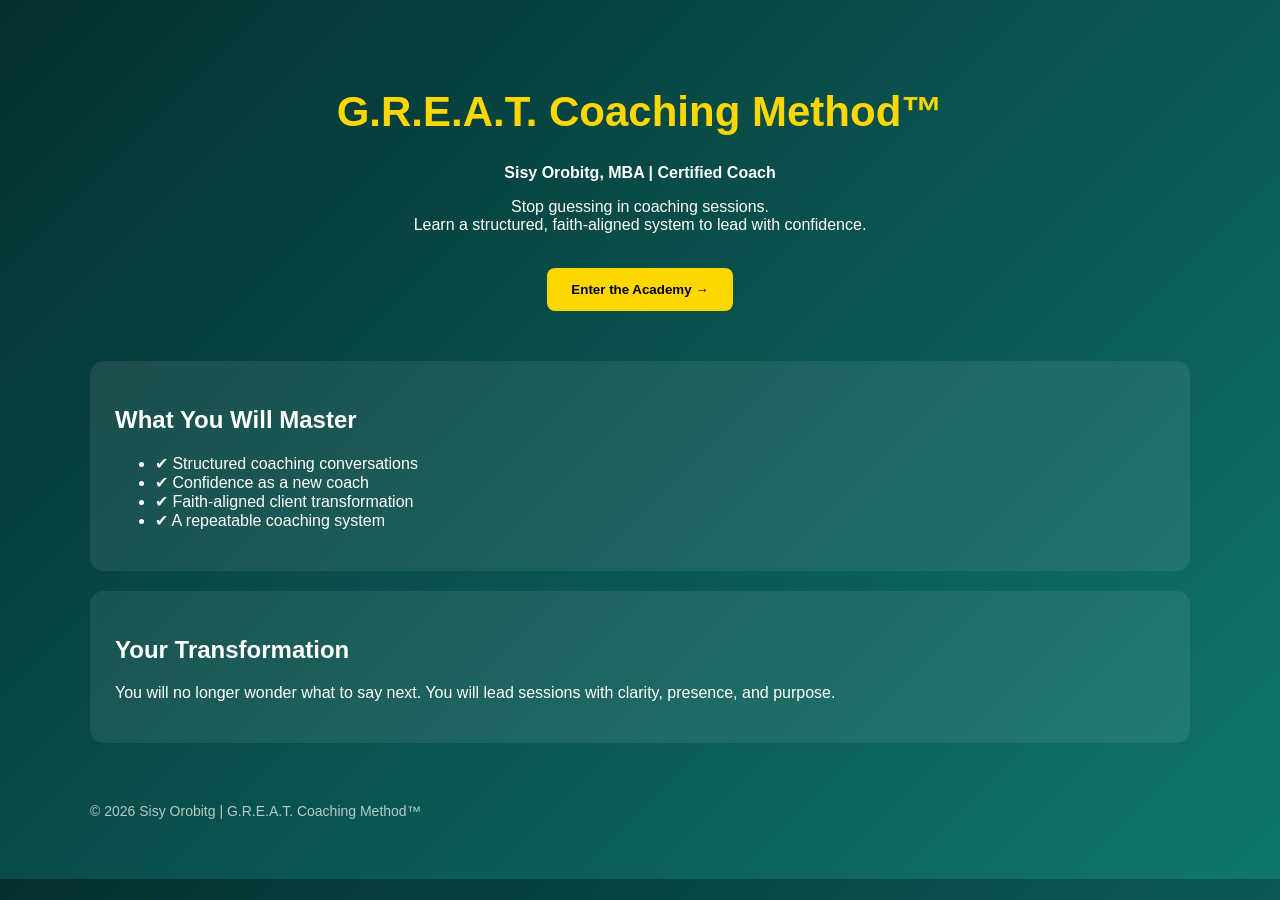
==== commit d7a40731: "Update hero tagline to match problem statement Agent-Logs-Url: https://github.com/sorobitg/G.R.E.A.T" ====
--- a/index.html
+++ b/index.html
@@ -1,1316 +1,91 @@
 <!DOCTYPE html>
 <html lang="en">
 <head>
-  <meta charset="UTF-8" />
-  <meta name="viewport" content="width=device-width, initial-scale=1.0" />
-  <title>G.R.E.A.T. Coaching Method™ | Academy</title>
+<meta charset="UTF-8">
+<meta name="viewport" content="width=device-width, initial-scale=1.0">
+<title>G.R.E.A.T. Coaching Method™</title>
 
-  <!-- ============================================================
-       INLINE STYLES
-       Palette: dark-teal background, gold (#FFD700) accents
-  ============================================================ -->
-  <style>
-
-    /* ---------- RESET & BASE ---------- */
-    *, *::before, *::after { box-sizing: border-box; margin: 0; padding: 0; }
-
-    html { scroll-behavior: smooth; }
-
-    body {
-      font-family: 'Segoe UI', Tahoma, Geneva, Verdana, sans-serif;
-      background: linear-gradient(160deg, #042F2E 0%, #0F766E 100%);
-      background-attachment: fixed;
-      color: #E2F0EF;
-      min-height: 100vh;
-    }
-
-    a { color: inherit; text-decoration: none; }
-
-    h1, h2, h3 { color: #FFD700; line-height: 1.25; }
-
-    p { line-height: 1.7; }
-
-    ul { padding-left: 1.4rem; }
-    ul li { margin-bottom: .4rem; }
-
-    textarea {
-      width: 100%;
-      background: rgba(255,255,255,0.08);
-      border: 1px solid rgba(255,215,0,0.4);
-      border-radius: 8px;
-      color: #E2F0EF;
-      padding: 12px;
-      font-size: 15px;
-      resize: vertical;
-      min-height: 100px;
-    }
-    textarea::placeholder { color: rgba(255,255,255,0.45); }
-    textarea:focus { outline: none; border-color: #FFD700; }
-
-    /* ---------- PROGRESS BAR (top fixed) ---------- */
-    #progress-bar-wrap {
-      position: fixed;
-      top: 0; left: 0; right: 0;
-      height: 5px;
-      background: rgba(255,255,255,0.15);
-      z-index: 1100;
-    }
-    #progress-bar {
-      height: 100%;
-      width: 0%;
-      background: linear-gradient(90deg, #FFD700, #FFA500);
-      transition: width .5s ease;
-    }
-
-    /* ---------- TOP NAVIGATION ---------- */
-    nav#top-nav {
-      position: sticky;
-      top: 0;
-      z-index: 1000;
-      background: rgba(4,47,46,0.95);
-      backdrop-filter: blur(8px);
-      border-bottom: 1px solid rgba(255,215,0,0.25);
-      display: flex;
-      align-items: center;
-      justify-content: space-between;
-      padding: 0 24px;
-      height: 60px;
-    }
-
-    .nav-brand {
-      font-size: 18px;
-      font-weight: 700;
-      color: #FFD700;
-      letter-spacing: .5px;
-    }
-
-    .nav-links {
-      display: flex;
-      gap: 6px;
-      list-style: none;
-    }
-
-    .nav-links a {
-      display: block;
-      padding: 8px 14px;
-      border-radius: 6px;
-      font-weight: 600;
-      font-size: 14px;
-      color: #E2F0EF;
-      transition: background .2s, color .2s;
-    }
-    .nav-links a:hover,
-    .nav-links a.active {
-      background: rgba(255,215,0,0.18);
-      color: #FFD700;
-    }
-
-    /* hamburger */
-    #nav-toggle {
-      display: none;
-      background: none;
-      border: none;
-      cursor: pointer;
-      flex-direction: column;
-      gap: 5px;
-      padding: 4px;
-    }
-    #nav-toggle span {
-      display: block;
-      width: 24px;
-      height: 2px;
-      background: #FFD700;
-      border-radius: 2px;
-      transition: .3s;
-    }
-
-    /* ---------- MAIN LAYOUT ---------- */
-    #app {
-      max-width: 1200px;
-      margin: 0 auto;
-      padding: 0 20px 80px;
-    }
-
-    /* ---------- SHARED SECTION STYLES ---------- */
-    .page-section {
-      padding: 70px 0 50px;
-    }
-
-    .section-header {
-      margin-bottom: 36px;
-    }
-    .section-header h1 { font-size: clamp(28px, 5vw, 42px); margin-bottom: 10px; }
-    .section-header h2 { font-size: clamp(22px, 4vw, 32px); margin-bottom: 10px; }
-    .section-header p  { opacity: .85; font-size: 16px; }
-
-    /* ---------- CARD ---------- */
-    .card {
-      background: rgba(255,255,255,0.07);
-      border: 1px solid rgba(255,255,255,0.1);
-      border-radius: 14px;
-      padding: 28px 32px;
-      margin-bottom: 22px;
-      transition: border-color .2s;
-    }
-    .card:hover { border-color: rgba(255,215,0,0.35); }
-    .card h2 { font-size: 20px; margin-bottom: 10px; }
-    .card h3 { font-size: 17px; color: #7FFFD4; margin-bottom: 8px; }
-
-    /* ---------- BUTTON ---------- */
-    .btn {
-      display: inline-block;
-      padding: 13px 26px;
-      border-radius: 8px;
-      font-weight: 700;
-      font-size: 15px;
-      cursor: pointer;
-      border: none;
-      transition: transform .15s, box-shadow .15s;
-    }
-    .btn:hover { transform: translateY(-2px); box-shadow: 0 6px 18px rgba(0,0,0,0.3); }
-    .btn:active { transform: translateY(0); }
-
-    .btn-gold   { background: #FFD700; color: #042F2E; }
-    .btn-outline { background: transparent; border: 2px solid #FFD700; color: #FFD700; }
-    .btn-complete {
-      background: rgba(255,215,0,0.12);
-      border: 1px solid #FFD700;
-      color: #FFD700;
-      font-size: 13px;
-      padding: 9px 18px;
-    }
-    .btn-complete.done {
-      background: #FFD700;
-      color: #042F2E;
-    }
-
-    /* ---------- HOME SECTION ---------- */
-    #home .hero {
-      text-align: center;
-      padding: 60px 0 40px;
-    }
-    #home .hero h1 { font-size: clamp(32px, 6vw, 52px); margin-bottom: 16px; }
-    #home .hero p  { font-size: 18px; opacity: .9; margin-bottom: 8px; }
-    #home .hero .cta-row { margin-top: 32px; display: flex; gap: 14px; justify-content: center; flex-wrap: wrap; }
-
-    .badge {
-      display: inline-block;
-      background: rgba(255,215,0,0.15);
-      border: 1px solid rgba(255,215,0,0.5);
-      color: #FFD700;
-      border-radius: 20px;
-      padding: 4px 14px;
-      font-size: 13px;
-      font-weight: 600;
-      margin-bottom: 12px;
-    }
-
-    .feature-grid {
-      display: grid;
-      grid-template-columns: repeat(auto-fit, minmax(240px,1fr));
-      gap: 18px;
-      margin-top: 16px;
-    }
-    .feature-item {
-      background: rgba(255,255,255,0.06);
-      border-radius: 12px;
-      padding: 22px;
-      display: flex;
-      gap: 14px;
-      align-items: flex-start;
-    }
-    .feature-icon { font-size: 26px; flex-shrink: 0; }
-
-    /* ---------- DASHBOARD SECTION ---------- */
-    #dashboard .dash-layout {
-      display: grid;
-      grid-template-columns: 260px 1fr;
-      gap: 28px;
-      align-items: start;
-    }
-
-    /* Sidebar */
-    .sidebar {
-      background: rgba(4,47,46,0.7);
-      border: 1px solid rgba(255,215,0,0.2);
-      border-radius: 14px;
-      padding: 22px;
-      position: sticky;
-      top: 74px;
-    }
-    .sidebar h3 { font-size: 13px; text-transform: uppercase; letter-spacing: 1px; color: #7FFFD4; margin-bottom: 16px; }
-
-    .sidebar-link {
-      display: flex;
-      align-items: center;
-      gap: 10px;
-      padding: 11px 14px;
-      border-radius: 8px;
-      font-size: 14px;
-      font-weight: 600;
-      cursor: pointer;
-      margin-bottom: 6px;
-      transition: background .2s;
-      color: #E2F0EF;
-    }
-    .sidebar-link:hover { background: rgba(255,215,0,0.12); color: #FFD700; }
-    .sidebar-link.locked { opacity: .5; cursor: not-allowed; }
-    .sidebar-link.unlocked { color: #E2F0EF; }
-    .sidebar-link.completed { color: #7FFFD4; }
-    .sidebar-link .status-icon { margin-left: auto; font-size: 13px; }
-
-    /* Dashboard overview stats */
-    .stats-row {
-      display: flex;
-      gap: 16px;
-      flex-wrap: wrap;
-      margin-bottom: 24px;
-    }
-    .stat-card {
-      flex: 1 1 120px;
-      background: rgba(255,255,255,0.08);
-      border-radius: 12px;
-      padding: 18px 20px;
-      text-align: center;
-    }
-    .stat-card .stat-num { font-size: 32px; font-weight: 700; color: #FFD700; }
-    .stat-card .stat-label { font-size: 13px; opacity: .75; margin-top: 4px; }
-
-    .progress-wrap {
-      background: rgba(255,255,255,0.12);
-      border-radius: 99px;
-      height: 10px;
-      overflow: hidden;
-      margin-top: 6px;
-    }
-    .progress-fill {
-      height: 100%;
-      border-radius: 99px;
-      background: linear-gradient(90deg, #FFD700, #FFA500);
-      transition: width .6s ease;
-    }
-
-    /* ---------- MODULE SECTIONS ---------- */
-    .module-section { padding: 70px 0 50px; }
-
-    .module-tag {
-      display: inline-block;
-      background: rgba(255,215,0,0.15);
-      color: #FFD700;
-      border-radius: 6px;
-      padding: 3px 12px;
-      font-size: 12px;
-      font-weight: 700;
-      letter-spacing: 1px;
-      text-transform: uppercase;
-      margin-bottom: 10px;
-    }
-
-    /* Video embed placeholder */
-    .video-placeholder {
-      background: rgba(0,0,0,0.4);
-      border: 2px dashed rgba(255,215,0,0.4);
-      border-radius: 12px;
-      display: flex;
-      flex-direction: column;
-      align-items: center;
-      justify-content: center;
-      gap: 10px;
-      height: 280px;
-      margin-bottom: 24px;
-      color: rgba(255,255,255,0.55);
-      font-size: 15px;
-    }
-    .video-placeholder .play-icon { font-size: 52px; opacity: .7; }
-    .video-placeholder small { font-size: 12px; opacity: .6; }
-
-    /* Question block */
-    .question-block { margin: 20px 0; }
-    .question-block label {
-      display: block;
-      font-weight: 600;
-      margin-bottom: 8px;
-      color: #7FFFD4;
-      font-size: 15px;
-    }
-
-    /* Faith reflection */
-    .faith-card {
-      background: rgba(255,215,0,0.07);
-      border-left: 4px solid #FFD700;
-      border-radius: 0 12px 12px 0;
-      padding: 20px 24px;
-      margin: 24px 0;
-      font-style: italic;
-    }
-    .faith-card .faith-title {
-      font-style: normal;
-      font-weight: 700;
-      color: #FFD700;
-      font-size: 14px;
-      letter-spacing: .5px;
-      margin-bottom: 8px;
-    }
-
-    /* Coaching insight */
-    .insight-card {
-      background: rgba(127,255,212,0.07);
-      border-left: 4px solid #7FFFD4;
-      border-radius: 0 12px 12px 0;
-      padding: 20px 24px;
-      margin: 24px 0;
-    }
-    .insight-card .insight-title {
-      font-weight: 700;
-      color: #7FFFD4;
-      font-size: 14px;
-      letter-spacing: .5px;
-      margin-bottom: 8px;
-    }
-
-    .module-footer {
-      display: flex;
-      align-items: center;
-      justify-content: space-between;
-      flex-wrap: wrap;
-      gap: 12px;
-      margin-top: 30px;
-      padding-top: 22px;
-      border-top: 1px solid rgba(255,255,255,0.1);
-    }
-
-    /* ---------- CERTIFICATE SECTION ---------- */
-    #certificate .cert-card {
-      text-align: center;
-      padding: 60px 40px;
-      background: rgba(255,215,0,0.06);
-      border: 2px solid rgba(255,215,0,0.35);
-      border-radius: 20px;
-      max-width: 680px;
-      margin: 0 auto 40px;
-    }
-    #certificate .cert-card h1 { font-size: clamp(24px, 4vw, 36px); margin-bottom: 14px; }
-    #certificate .cert-card p  { font-size: 17px; opacity: .85; }
-    #certificate .cert-icon { font-size: 72px; margin-bottom: 18px; }
-
-    /* ---------- CTA SECTION ---------- */
-    #cta-section {
-      background: rgba(255,215,0,0.08);
-      border: 1px solid rgba(255,215,0,0.25);
-      border-radius: 20px;
-      text-align: center;
-      padding: 60px 40px;
-      margin-top: 60px;
-    }
-    #cta-section h2 { font-size: clamp(22px, 4vw, 32px); margin-bottom: 14px; }
-    #cta-section p  { opacity: .85; font-size: 16px; margin-bottom: 28px; max-width: 560px; margin-left: auto; margin-right: auto; }
-    #cta-section .cta-btns { display: flex; gap: 14px; justify-content: center; flex-wrap: wrap; }
-
-    /* ---------- FOOTER ---------- */
-    footer {
-      text-align: center;
-      padding: 32px 20px;
-      font-size: 13px;
-      opacity: .6;
-      border-top: 1px solid rgba(255,255,255,0.1);
-      margin-top: 60px;
-    }
-
-    /* ---------- TOAST NOTIFICATION ---------- */
-    #toast {
-      position: fixed;
-      bottom: 28px;
-      left: 50%;
-      transform: translateX(-50%) translateY(20px);
-      background: #042F2E;
-      color: #FFD700;
-      border: 1px solid rgba(255,215,0,0.5);
-      padding: 14px 26px;
-      border-radius: 10px;
-      font-size: 15px;
-      font-weight: 600;
-      box-shadow: 0 8px 28px rgba(0,0,0,0.4);
-      opacity: 0;
-      pointer-events: none;
-      z-index: 2000;
-      white-space: nowrap;
-      max-width: 90vw;
-      overflow: hidden;
-      text-overflow: ellipsis;
-      transition: opacity .3s ease, transform .3s ease;
-    }
-    #toast.show {
-      opacity: 1;
-      transform: translateX(-50%) translateY(0);
-    }
-
-    /* ---------- DIVIDER ---------- */
-    .divider {
-      border: none;
-      border-top: 1px solid rgba(255,255,255,0.1);
-      margin: 10px 0 40px;
-    }
-
-    /* ---------- RESPONSIVE ---------- */
-    @media (max-width: 768px) {
-      /* Hamburger */
-      #nav-toggle { display: flex; }
-      .nav-links {
-        display: none;
-        position: absolute;
-        top: 60px;
-        left: 0; right: 0;
-        background: rgba(4,47,46,0.98);
-        flex-direction: column;
-        padding: 16px 24px 24px;
-        border-bottom: 1px solid rgba(255,215,0,0.25);
-        gap: 4px;
-      }
-      .nav-links.open { display: flex; }
-      .nav-links a { padding: 12px 14px; font-size: 15px; }
-
-      /* Dashboard layout stacks */
-      #dashboard .dash-layout {
-        grid-template-columns: 1fr;
-      }
-      .sidebar {
-        position: static;
-        display: grid;
-        grid-template-columns: repeat(auto-fit, minmax(130px,1fr));
-        gap: 6px;
-      }
-      .sidebar h3 { grid-column: 1/-1; }
-
-      /* Certificate */
-      #certificate .cert-card { padding: 40px 24px; }
-
-      /* CTA */
-      #cta-section { padding: 40px 24px; }
-    }
-
-    @media (max-width: 480px) {
-      .stats-row { gap: 10px; }
-      .module-footer { flex-direction: column; align-items: flex-start; }
-    }
-
-  </style>
+<style>
+body {
+  margin:0;
+  font-family: 'Segoe UI', sans-serif;
+  background: linear-gradient(135deg,#042F2E,#0F766E);
+  color:white;
+}
+.container {
+  max-width:1100px;
+  margin:auto;
+  padding:60px 20px;
+}
+h1 {
+  color:#FFD700;
+  font-size:42px;
+}
+.hero {
+  text-align:center;
+  margin-bottom:50px;
+}
+.card {
+  background: rgba(255,255,255,0.08);
+  padding:25px;
+  border-radius:14px;
+  margin:20px 0;
+}
+.button {
+  background:#FFD700;
+  color:black;
+  padding:14px 24px;
+  border:none;
+  border-radius:8px;
+  font-weight:bold;
+  cursor:pointer;
+}
+.footer {
+  margin-top:60px;
+  font-size:14px;
+  opacity:0.7;
+}
+</style>
 </head>
 
 <body>
 
-  <!-- ============================================================
-       GLOBAL PROGRESS BAR (fixed top)
-  ============================================================ -->
-  <div id="progress-bar-wrap" aria-hidden="true">
-    <div id="progress-bar"></div>
-  </div>
+<div class="container">
 
-  <!-- ============================================================
-       TOP NAVIGATION
-  ============================================================ -->
-  <nav id="top-nav">
-    <span class="nav-brand">G.R.E.A.T.™</span>
+<div class="hero">
+<h1>G.R.E.A.T. Coaching Method™</h1>
+<p><strong>Sisy Orobitg, MBA | Certified Coach</strong></p>
+<p>Stop guessing in coaching sessions.<br>
+Learn a structured, faith-aligned system to lead with confidence.</p>
+<br>
+<button class="button" onclick="location.href='dashboard.html'">
+Enter the Academy →
+</button>
+</div>
 
-    <button id="nav-toggle" aria-label="Toggle navigation" aria-expanded="false">
-      <span></span><span></span><span></span>
-    </button>
+<div class="card">
+<h2>What You Will Master</h2>
+<ul>
+<li>✔ Structured coaching conversations</li>
+<li>✔ Confidence as a new coach</li>
+<li>✔ Faith-aligned client transformation</li>
+<li>✔ A repeatable coaching system</li>
+</ul>
+</div>
 
-    <ul class="nav-links" id="nav-links">
-      <li><a href="#home"        class="nav-link active">Home</a></li>
-      <li><a href="#dashboard"   class="nav-link">Dashboard</a></li>
-      <li><a href="#module1"     class="nav-link">Modules</a></li>
-      <li><a href="#certificate" class="nav-link">Certification</a></li>
-    </ul>
-  </nav>
+<div class="card">
+<h2>Your Transformation</h2>
+<p>
+You will no longer wonder what to say next.  
+You will lead sessions with clarity, presence, and purpose.
+</p>
+</div>
 
-  <!-- ============================================================
-       MAIN APP WRAPPER
-  ============================================================ -->
-  <div id="app">
+<div class="footer">
+© 2026 Sisy Orobitg | G.R.E.A.T. Coaching Method™
+</div>
 
-    <!-- ========================================================
-         SECTION: HOME
-    ======================================================== -->
-    <section id="home" class="page-section">
-
-      <div class="hero">
-        <span class="badge">✦ Premium Coaching Academy</span>
-        <h1>G.R.E.A.T. Coaching Method™</h1>
-        <p><strong>Sisy Orobitg, MBA | Certified Coach</strong></p>
-        <p>Become the coach who leads with clarity, confidence, and purpose.</p>
-        <div class="cta-row">
-          <a href="#dashboard" class="btn btn-gold">Enter the Academy →</a>
-          <a href="#module1"   class="btn btn-outline">Start Module 1</a>
-        </div>
-      </div>
-
-      <hr class="divider" />
-
-      <div class="section-header">
-        <h2>What You Will Master</h2>
-      </div>
-
-      <div class="feature-grid">
-        <div class="feature-item">
-          <span class="feature-icon">🎯</span>
-          <div>
-            <strong>Structured Conversations</strong>
-            <p style="font-size:14px;opacity:.8;margin-top:5px;">A proven 5-step framework for every coaching session.</p>
-          </div>
-        </div>
-        <div class="feature-item">
-          <span class="feature-icon">💪</span>
-          <div>
-            <strong>Confidence as a New Coach</strong>
-            <p style="font-size:14px;opacity:.8;margin-top:5px;">Show up prepared and grounded every time.</p>
-          </div>
-        </div>
-        <div class="feature-item">
-          <span class="feature-icon">✝️</span>
-          <div>
-            <strong>Faith-Aligned Transformation</strong>
-            <p style="font-size:14px;opacity:.8;margin-top:5px;">Coach from your values with purpose-driven questions.</p>
-          </div>
-        </div>
-        <div class="feature-item">
-          <span class="feature-icon">🔄</span>
-          <div>
-            <strong>A Repeatable System</strong>
-            <p style="font-size:14px;opacity:.8;margin-top:5px;">Get results consistently—session after session.</p>
-          </div>
-        </div>
-      </div>
-
-      <div class="card" style="margin-top:30px;">
-        <h2>Your Transformation</h2>
-        <p>
-          You will no longer wonder what to say next. You will lead sessions with
-          clarity, presence, and purpose — and your clients will feel the difference.
-        </p>
-      </div>
-
-    </section><!-- /#home -->
-
-    <!-- ========================================================
-         SECTION: DASHBOARD
-    ======================================================== -->
-    <section id="dashboard" class="page-section">
-      <div class="section-header">
-        <h2>Academy Dashboard</h2>
-        <p>Welcome back, Coach. Your journey through the G.R.E.A.T. Method™ begins here.</p>
-      </div>
-
-      <!-- Overall progress -->
-      <div class="stats-row">
-        <div class="stat-card">
-          <div class="stat-num" id="completed-count">0</div>
-          <div class="stat-label">Modules Complete</div>
-        </div>
-        <div class="stat-card">
-          <div class="stat-num">5</div>
-          <div class="stat-label">Total Modules</div>
-        </div>
-        <div class="stat-card">
-          <div class="stat-num" id="pct-complete">0%</div>
-          <div class="stat-label">Overall Progress</div>
-        </div>
-      </div>
-
-      <div class="card" style="margin-bottom:28px;">
-        <h3 style="margin-bottom:10px;">Overall Progress</h3>
-        <div class="progress-wrap">
-          <div class="progress-fill" id="dash-progress" style="width:0%"></div>
-        </div>
-      </div>
-
-      <!-- Sidebar + content layout -->
-      <div class="dash-layout">
-
-        <!-- Sidebar navigation -->
-        <aside class="sidebar">
-          <h3>Course Modules</h3>
-
-          <a href="#module1" class="sidebar-link unlocked" id="sb-m1" onclick="scrollToSection('module1')">
-            <span>📌</span> Module 1 — Goal Setting
-            <span class="status-icon" id="sb-m1-icon">○</span>
-          </a>
-          <a href="#module2" class="sidebar-link locked" id="sb-m2" onclick="sidebarClick(event,'module2')">
-            <span>🔒</span> Module 2 — Reality Check
-            <span class="status-icon" id="sb-m2-icon">🔒</span>
-          </a>
-          <a href="#module3" class="sidebar-link locked" id="sb-m3" onclick="sidebarClick(event,'module3')">
-            <span>🔒</span> Module 3 — Explore Options
-            <span class="status-icon" id="sb-m3-icon">🔒</span>
-          </a>
-          <a href="#module4" class="sidebar-link locked" id="sb-m4" onclick="sidebarClick(event,'module4')">
-            <span>🔒</span> Module 4 — Action Plan
-            <span class="status-icon" id="sb-m4-icon">🔒</span>
-          </a>
-          <a href="#module5" class="sidebar-link locked" id="sb-m5" onclick="sidebarClick(event,'module5')">
-            <span>🔒</span> Module 5 — Transform &amp; Thrive
-            <span class="status-icon" id="sb-m5-icon">🔒</span>
-          </a>
-          <a href="#certificate" class="sidebar-link locked" id="sb-cert" onclick="sidebarClick(event,'certificate')">
-            <span>🔒</span> Certification
-            <span class="status-icon" id="sb-cert-icon">🔒</span>
-          </a>
-        </aside>
-
-        <!-- Dashboard overview content -->
-        <div class="dash-content">
-          <div class="card">
-            <h2>G — Goal Setting</h2>
-            <p>Clarify what your client truly wants and set powerful, meaningful goals.</p>
-          </div>
-          <div class="card">
-            <h2>R — Reality Check</h2>
-            <p>Explore the current situation with honesty and compassion.</p>
-          </div>
-          <div class="card">
-            <h2>E — Explore Options</h2>
-            <p>Discover possibilities and strategies to move forward.</p>
-          </div>
-          <div class="card">
-            <h2>A — Action Plan</h2>
-            <p>Create a clear, actionable plan with accountability built in.</p>
-          </div>
-          <div class="card">
-            <h2>T — Transform &amp; Thrive</h2>
-            <p>Support your client in stepping into their fullest potential.</p>
-          </div>
-        </div>
-
-      </div>
-    </section><!-- /#dashboard -->
-
-    <!-- ========================================================
-         SECTION: MODULE 1 — GOAL SETTING
-    ======================================================== -->
-    <section id="module1" class="module-section">
-      <span class="module-tag">Module 1</span>
-      <div class="section-header">
-        <h2>G — Goal Setting</h2>
-        <p>Clarify what your client truly wants and set powerful, meaningful goals.</p>
-      </div>
-
-      <!-- Loom video embed placeholder -->
-      <div class="video-placeholder">
-        <span class="play-icon">▶</span>
-        <span>Module 1 Lesson Video</span>
-        <small>Paste your Loom embed URL here</small>
-      </div>
-      <!-- To embed a real Loom video, replace the div above with:
-           <div style="position:relative;padding-bottom:56.25%;height:0;overflow:hidden;border-radius:12px;margin-bottom:24px;">
-             <iframe src="https://www.loom.com/embed/YOUR_VIDEO_ID" frameborder="0" allowfullscreen
-               style="position:absolute;top:0;left:0;width:100%;height:100%;"></iframe>
-           </div>
-      -->
-
-      <div class="insight-card">
-        <div class="insight-title">💡 Coaching Insight</div>
-        <p>
-          Goal Setting is the foundation of every powerful coaching conversation.
-          A well-crafted goal is specific, emotionally connected, and aligned with
-          the client's deeper values — not just an outcome on a to-do list.
-        </p>
-      </div>
-
-      <div class="card">
-        <h3>Key Concepts</h3>
-        <ul>
-          <li>What does the client <em>really</em> want — beyond the surface goal?</li>
-          <li>Distinguish between outcomes (results) and process goals (actions).</li>
-          <li>Use the GREAT framework to anchor the goal to a bigger purpose.</li>
-          <li>The coach's job is to help the client own the goal fully.</li>
-        </ul>
-      </div>
-
-      <!-- Reflection questions -->
-      <div class="card">
-        <h3>Reflection Questions</h3>
-
-        <div class="question-block">
-          <label>1. What does your client say they want — and what do you sense lies beneath it?</label>
-          <textarea placeholder="Write your thoughts here…"></textarea>
-        </div>
-        <div class="question-block">
-          <label>2. How will you check whether the goal is truly aligned with the client's values?</label>
-          <textarea placeholder="Write your thoughts here…"></textarea>
-        </div>
-        <div class="question-block">
-          <label>3. What powerful question could you ask to help the client connect to their "why"?</label>
-          <textarea placeholder="Write your thoughts here…"></textarea>
-        </div>
-      </div>
-
-      <!-- Coaching exercise -->
-      <div class="card">
-        <h3>🛠 Coaching Exercise</h3>
-        <p style="margin-bottom:14px;">
-          Practice setting a goal for yourself using the GREAT framework.
-          Write a goal that is specific, emotionally meaningful, and connected to your purpose as a coach.
-        </p>
-        <textarea rows="5" placeholder="My coaching goal for this week is…"></textarea>
-      </div>
-
-      <div class="faith-card">
-        <div class="faith-title">✝️ Faith Reflection</div>
-        <p>
-          "Commit your work to the Lord, and your plans will be established." — Proverbs 16:3
-        </p>
-        <div class="question-block" style="margin-top:14px;">
-          <label>How does this verse shape the way you help clients set and pursue their goals?</label>
-          <textarea placeholder="Reflect here…"></textarea>
-        </div>
-      </div>
-
-      <div class="module-footer">
-        <a href="#module2" class="btn btn-gold">Next: Module 2 →</a>
-        <button class="btn btn-complete" onclick="markComplete(1, this)">✓ Mark Complete</button>
-      </div>
-    </section><!-- /#module1 -->
-
-    <!-- ========================================================
-         SECTION: MODULE 2 — REALITY CHECK
-    ======================================================== -->
-    <section id="module2" class="module-section">
-      <span class="module-tag">Module 2</span>
-      <div class="section-header">
-        <h2>R — Reality Check</h2>
-        <p>Explore the current situation with honesty and compassion.</p>
-      </div>
-
-      <div class="video-placeholder">
-        <span class="play-icon">▶</span>
-        <span>Module 2 Lesson Video</span>
-        <small>Paste your Loom embed URL here</small>
-      </div>
-
-      <div class="insight-card">
-        <div class="insight-title">💡 Coaching Insight</div>
-        <p>
-          The Reality Check step invites the client into honest self-assessment.
-          This is not about problem-solving — it's about witnessing where the client
-          truly stands with curiosity and without judgment.
-        </p>
-      </div>
-
-      <div class="card">
-        <h3>Key Concepts</h3>
-        <ul>
-          <li>Create psychological safety before diving into the current reality.</li>
-          <li>Listen for what is <em>not</em> being said — the gap between words and energy.</li>
-          <li>Avoid advice; instead, use open-ended questions to uncover insight.</li>
-          <li>Help the client distinguish between facts, interpretations, and emotions.</li>
-        </ul>
-      </div>
-
-      <div class="card">
-        <h3>Reflection Questions</h3>
-        <div class="question-block">
-          <label>1. What is the client's current reality — and how are they feeling about it?</label>
-          <textarea placeholder="Write your thoughts here…"></textarea>
-        </div>
-        <div class="question-block">
-          <label>2. What patterns or stories is the client telling themselves?</label>
-          <textarea placeholder="Write your thoughts here…"></textarea>
-        </div>
-        <div class="question-block">
-          <label>3. What question could help the client see their situation from a new perspective?</label>
-          <textarea placeholder="Write your thoughts here…"></textarea>
-        </div>
-      </div>
-
-      <div class="card">
-        <h3>🛠 Coaching Exercise</h3>
-        <p style="margin-bottom:14px;">
-          Map your own current reality as a coach: Where are you now?
-          What is working, what is challenging, and what do you notice about your mindset?
-        </p>
-        <textarea rows="5" placeholder="My current reality as a coach is…"></textarea>
-      </div>
-
-      <div class="faith-card">
-        <div class="faith-title">✝️ Faith Reflection</div>
-        <p>
-          "The truth will set you free." — John 8:32
-        </p>
-        <div class="question-block" style="margin-top:14px;">
-          <label>How does creating a space of truth and safety transform what is possible for your client?</label>
-          <textarea placeholder="Reflect here…"></textarea>
-        </div>
-      </div>
-
-      <div class="module-footer">
-        <a href="#module3" class="btn btn-gold">Next: Module 3 →</a>
-        <button class="btn btn-complete" onclick="markComplete(2, this)">✓ Mark Complete</button>
-      </div>
-    </section><!-- /#module2 -->
-
-    <!-- ========================================================
-         SECTION: MODULE 3 — EXPLORE OPTIONS
-    ======================================================== -->
-    <section id="module3" class="module-section">
-      <span class="module-tag">Module 3</span>
-      <div class="section-header">
-        <h2>E — Explore Options</h2>
-        <p>Discover possibilities and strategies to move forward.</p>
-      </div>
-
-      <div class="video-placeholder">
-        <span class="play-icon">▶</span>
-        <span>Module 3 Lesson Video</span>
-        <small>Paste your Loom embed URL here</small>
-      </div>
-
-      <div class="insight-card">
-        <div class="insight-title">💡 Coaching Insight</div>
-        <p>
-          Exploring options is where possibility thinking comes alive. The coach's
-          role is to expand the client's view — not narrow it. Hold space for
-          creative, unconventional, and courageous ideas.
-        </p>
-      </div>
-
-      <div class="card">
-        <h3>Key Concepts</h3>
-        <ul>
-          <li>Brainstorm without filtering — quantity before quality.</li>
-          <li>Use scaling questions: "On a scale of 1–10, how bold are you willing to be?"</li>
-          <li>Challenge limiting beliefs that prevent the client from seeing options.</li>
-          <li>Let the client do the work — resist the urge to suggest solutions.</li>
-        </ul>
-      </div>
-
-      <div class="card">
-        <h3>Reflection Questions</h3>
-        <div class="question-block">
-          <label>1. What options has the client already considered — and which have they dismissed?</label>
-          <textarea placeholder="Write your thoughts here…"></textarea>
-        </div>
-        <div class="question-block">
-          <label>2. What belief is limiting the client's ability to see new possibilities?</label>
-          <textarea placeholder="Write your thoughts here…"></textarea>
-        </div>
-        <div class="question-block">
-          <label>3. What question could you ask to open up a completely new perspective?</label>
-          <textarea placeholder="Write your thoughts here…"></textarea>
-        </div>
-      </div>
-
-      <div class="card">
-        <h3>🛠 Coaching Exercise</h3>
-        <p style="margin-bottom:14px;">
-          Generate 10 options for how you could grow as a coach this quarter.
-          Write them without filtering — include wild and realistic ideas alike.
-        </p>
-        <textarea rows="6" placeholder="10 options for my coaching growth…"></textarea>
-      </div>
-
-      <div class="faith-card">
-        <div class="faith-title">✝️ Faith Reflection</div>
-        <p>
-          "For I know the plans I have for you… plans to give you hope and a future." — Jeremiah 29:11
-        </p>
-        <div class="question-block" style="margin-top:14px;">
-          <label>How does trusting in a bigger plan allow you to explore more boldly with your clients?</label>
-          <textarea placeholder="Reflect here…"></textarea>
-        </div>
-      </div>
-
-      <div class="module-footer">
-        <a href="#module4" class="btn btn-gold">Next: Module 4 →</a>
-        <button class="btn btn-complete" onclick="markComplete(3, this)">✓ Mark Complete</button>
-      </div>
-    </section><!-- /#module3 -->
-
-    <!-- ========================================================
-         SECTION: MODULE 4 — ACTION PLAN
-    ======================================================== -->
-    <section id="module4" class="module-section">
-      <span class="module-tag">Module 4</span>
-      <div class="section-header">
-        <h2>A — Action Plan</h2>
-        <p>Create a clear, actionable plan with accountability built in.</p>
-      </div>
-
-      <div class="video-placeholder">
-        <span class="play-icon">▶</span>
-        <span>Module 4 Lesson Video</span>
-        <small>Paste your Loom embed URL here</small>
-      </div>
-
-      <div class="insight-card">
-        <div class="insight-title">💡 Coaching Insight</div>
-        <p>
-          An action plan bridges insight and impact. Commitment happens when the
-          client chooses their own next steps — not when the coach assigns them.
-          Focus on the smallest meaningful action that moves the needle.
-        </p>
-      </div>
-
-      <div class="card">
-        <h3>Key Concepts</h3>
-        <ul>
-          <li>Ask the client to choose — "Which option feels right and bold enough?"</li>
-          <li>Make commitments specific: who, what, when, and how.</li>
-          <li>Build in accountability: "How will you know you've followed through?"</li>
-          <li>Identify obstacles in advance and plan for them.</li>
-        </ul>
-      </div>
-
-      <div class="card">
-        <h3>Reflection Questions</h3>
-        <div class="question-block">
-          <label>1. What is the single most important action the client committed to?</label>
-          <textarea placeholder="Write your thoughts here…"></textarea>
-        </div>
-        <div class="question-block">
-          <label>2. What obstacle might get in the way — and how will the client handle it?</label>
-          <textarea placeholder="Write your thoughts here…"></textarea>
-        </div>
-        <div class="question-block">
-          <label>3. How will you hold this client accountable with compassion and firmness?</label>
-          <textarea placeholder="Write your thoughts here…"></textarea>
-        </div>
-      </div>
-
-      <div class="card">
-        <h3>🛠 Coaching Exercise</h3>
-        <p style="margin-bottom:14px;">
-          Write your own action plan for completing this academy.
-          Be specific: what will you do, by when, and how will you stay accountable?
-        </p>
-        <textarea rows="5" placeholder="My action plan for completing the GREAT Academy…"></textarea>
-      </div>
-
-      <div class="faith-card">
-        <div class="faith-title">✝️ Faith Reflection</div>
-        <p>
-          "Whatever you do, work at it with all your heart, as working for the Lord." — Colossians 3:23
-        </p>
-        <div class="question-block" style="margin-top:14px;">
-          <label>How does doing your work "as for the Lord" elevate the accountability you offer your clients?</label>
-          <textarea placeholder="Reflect here…"></textarea>
-        </div>
-      </div>
-
-      <div class="module-footer">
-        <a href="#module5" class="btn btn-gold">Next: Module 5 →</a>
-        <button class="btn btn-complete" onclick="markComplete(4, this)">✓ Mark Complete</button>
-      </div>
-    </section><!-- /#module4 -->
-
-    <!-- ========================================================
-         SECTION: MODULE 5 — TRANSFORM & THRIVE
-    ======================================================== -->
-    <section id="module5" class="module-section">
-      <span class="module-tag">Module 5</span>
-      <div class="section-header">
-        <h2>T — Transform &amp; Thrive</h2>
-        <p>Support your client in stepping into their fullest potential.</p>
-      </div>
-
-      <div class="video-placeholder">
-        <span class="play-icon">▶</span>
-        <span>Module 5 Lesson Video</span>
-        <small>Paste your Loom embed URL here</small>
-      </div>
-
-      <div class="insight-card">
-        <div class="insight-title">💡 Coaching Insight</div>
-        <p>
-          Transformation is not a single moment — it's a sustained shift in how the
-          client sees themselves and the world. Your role is to witness, celebrate,
-          and anchor that shift so it becomes permanent.
-        </p>
-      </div>
-
-      <div class="card">
-        <h3>Key Concepts</h3>
-        <ul>
-          <li>Acknowledge growth explicitly — clients often don't see how far they've come.</li>
-          <li>Help the client articulate their new identity: "Who are you becoming?"</li>
-          <li>Design rituals or practices that reinforce the transformation.</li>
-          <li>Close the engagement with a powerful celebration of the journey.</li>
-        </ul>
-      </div>
-
-      <div class="card">
-        <h3>Reflection Questions</h3>
-        <div class="question-block">
-          <label>1. What has shifted most for your client throughout this coaching journey?</label>
-          <textarea placeholder="Write your thoughts here…"></textarea>
-        </div>
-        <div class="question-block">
-          <label>2. How will you help the client anchor and sustain this transformation?</label>
-          <textarea placeholder="Write your thoughts here…"></textarea>
-        </div>
-        <div class="question-block">
-          <label>3. What does it look like for this client to truly thrive?</label>
-          <textarea placeholder="Write your thoughts here…"></textarea>
-        </div>
-      </div>
-
-      <div class="card">
-        <h3>🛠 Coaching Exercise — Capstone Reflection</h3>
-        <p style="margin-bottom:14px;">
-          Write a brief statement about who you have become as a coach through this program.
-          What are you now capable of that you were not before?
-        </p>
-        <textarea rows="6" placeholder="As a result of completing the G.R.E.A.T. Method™, I now…"></textarea>
-      </div>
-
-      <div class="faith-card">
-        <div class="faith-title">✝️ Faith Reflection</div>
-        <p>
-          "Therefore, if anyone is in Christ, the new creation has come: The old has gone, the new is here!" — 2 Corinthians 5:17
-        </p>
-        <div class="question-block" style="margin-top:14px;">
-          <label>How does the idea of "new creation" inspire the transformation you facilitate for your clients?</label>
-          <textarea placeholder="Reflect here…"></textarea>
-        </div>
-      </div>
-
-      <div class="module-footer">
-        <a href="#certificate" class="btn btn-gold">Claim Your Certification →</a>
-        <button class="btn btn-complete" onclick="markComplete(5, this)">✓ Mark Complete</button>
-      </div>
-    </section><!-- /#module5 -->
-
-    <!-- ========================================================
-         SECTION: CERTIFICATE / CERTIFICATION
-    ======================================================== -->
-    <section id="certificate" class="page-section">
-      <div class="section-header" style="text-align:center;">
-        <h2>Certification</h2>
-        <p>Complete all 5 modules to unlock your certificate of completion.</p>
-      </div>
-
-      <div class="cert-card">
-        <div class="cert-icon">🏅</div>
-        <h1>Certificate of Completion</h1>
-        <p style="color:#FFD700;font-size:20px;margin:14px 0 8px;font-weight:700;">G.R.E.A.T. Coaching Method™</p>
-        <p>
-          This certifies that you have successfully completed all five modules of the
-          G.R.E.A.T. Coaching Method™ Academy, developed by<br>
-          <strong>Sisy Orobitg, MBA | Certified Coach</strong>
-        </p>
-        <p style="margin-top:20px;opacity:.7;font-size:14px;">Complete all 5 modules to unlock and print your certificate.</p>
-        <div style="margin-top:28px;display:flex;gap:14px;justify-content:center;flex-wrap:wrap;">
-          <button class="btn btn-gold" id="cert-btn" disabled style="opacity:.5;cursor:not-allowed;">
-            🎓 Download Certificate
-          </button>
-          <a href="#module1" class="btn btn-outline">Start from Module 1</a>
-        </div>
-      </div>
-    </section><!-- /#certificate -->
-
-    <!-- ========================================================
-         CTA SECTION — Upgrade / Continue Your Journey
-    ======================================================== -->
-    <div id="cta-section">
-      <h2>✨ Upgrade / Continue Your Journey</h2>
-      <p>
-        Ready to go deeper? Access advanced coaching frameworks, live group sessions,
-        and 1:1 mentorship with Sisy Orobitg — and build the coaching practice you were called to create.
-      </p>
-      <div class="cta-btns">
-        <a href="mailto:hello@sisyorobitg.com" class="btn btn-gold">Apply for Mentorship →</a>
-        <a href="#home" class="btn btn-outline">Review the Method</a>
-      </div>
-    </div>
-
-  </div><!-- /#app -->
-
-  <!-- ============================================================
-       FOOTER
-  ============================================================ -->
-  <footer>
-    © 2026 Sisy Orobitg | G.R.E.A.T. Coaching Method™ — All rights reserved.
-  </footer>
-
-  <!-- Toast notification element -->
-  <div id="toast" role="status" aria-live="polite"></div>
-
-  <!-- ============================================================
-       MINIMAL JAVASCRIPT
-       - Mobile nav toggle
-       - Active nav link highlighting
-       - Mark Complete + unlock logic
-       - Dashboard progress update
-       - Top progress bar scroll update
-  ============================================================ -->
-  <script>
-    // ---- Toast notification (replaces browser alert) ----
-    var toastTimer = null;
-    function showToast(msg) {
-      var toast = document.getElementById('toast');
-      toast.textContent = msg;
-      toast.classList.add('show');
-      clearTimeout(toastTimer);
-      toastTimer = setTimeout(function() { toast.classList.remove('show'); }, 3200);
-    }
-
-    // ---- Module completion state — persisted in localStorage ----
-    var STORAGE_KEY = 'great_completed';
-    var completed = (function() {
-      try {
-        var saved = JSON.parse(localStorage.getItem(STORAGE_KEY));
-        if (Array.isArray(saved) && saved.length === 5) return saved;
-      } catch(e) {}
-      return [false, false, false, false, false];
-    })();
-
-    function saveCompleted() {
-      try { localStorage.setItem(STORAGE_KEY, JSON.stringify(completed)); } catch(e) {}
-    }
-
-    // ---- Mobile nav toggle ----
-    var navToggle = document.getElementById('nav-toggle');
-    var navLinks  = document.getElementById('nav-links');
-    navToggle.addEventListener('click', function() {
-      var open = navLinks.classList.toggle('open');
-      navToggle.setAttribute('aria-expanded', open);
-    });
-
-    // Close mobile nav when a link is clicked
-    document.querySelectorAll('.nav-link').forEach(function(link) {
-      link.addEventListener('click', function() {
-        navLinks.classList.remove('open');
-        navToggle.setAttribute('aria-expanded', 'false');
-      });
-    });
-
-    // ---- Active nav link on scroll ----
-    var sections = document.querySelectorAll('section[id]');
-    var navLinkEls = document.querySelectorAll('.nav-link');
-
-    function updateActiveNav() {
-      var scrollY = window.scrollY + 80;
-      var current = '';
-      sections.forEach(function(sec) {
-        if (sec.offsetTop <= scrollY) current = sec.id;
-      });
-      navLinkEls.forEach(function(a) {
-        a.classList.remove('active');
-        var href = a.getAttribute('href').replace('#', '');
-        // "Modules" nav item activates for any module section
-        if (href === 'module1' && current.startsWith('module')) {
-          a.classList.add('active');
-        } else if (a.getAttribute('href') === '#' + current) {
-          a.classList.add('active');
-        }
-      });
-    }
-
-    // ---- Top progress bar on scroll ----
-    function updateScrollBar() {
-      var el   = document.documentElement;
-      var top  = el.scrollTop || document.body.scrollTop;
-      var full = el.scrollHeight - el.clientHeight;
-      var pct  = full > 0 ? Math.round((top / full) * 100) : 0;
-      document.getElementById('progress-bar').style.width = pct + '%';
-    }
-
-    window.addEventListener('scroll', function() {
-      updateActiveNav();
-      updateScrollBar();
-    }, { passive: true });
-
-    // ---- Apply saved state to UI ----
-    function applySavedState() {
-      completed.forEach(function(done, idx) {
-        if (done) applyModuleComplete(idx + 1, true);
-      });
-      updateDashboard();
-    }
-
-    // ---- Core function: apply module-complete UI (shared by new + restored) ----
-    function applyModuleComplete(moduleNum, silent) {
-      var nextMap    = { 1:'sb-m2', 2:'sb-m3', 3:'sb-m4', 4:'sb-m5', 5:'sb-cert' };
-      var iconMap    = { 1:'sb-m2-icon', 2:'sb-m3-icon', 3:'sb-m4-icon', 4:'sb-m5-icon', 5:'sb-cert-icon' };
-      var emojiMap   = { 1:'📌', 2:'📌', 3:'📌', 4:'📌', 5:'🏅' };
-      var curIconMap = { 1:'sb-m1-icon',2:'sb-m2-icon',3:'sb-m3-icon',4:'sb-m4-icon',5:'sb-m5-icon' };
-      var curSbMap   = { 1:'sb-m1',2:'sb-m2',3:'sb-m3',4:'sb-m4',5:'sb-m5' };
-
-      // Update the "Mark Complete" button for this module
-      var btns = document.querySelectorAll('[onclick*="markComplete(' + moduleNum + ',"]');
-      btns.forEach(function(btn) {
-        btn.textContent = '✅ Completed!';
-        btn.classList.add('done');
-        btn.disabled = true;
-      });
-
-      // Unlock next sidebar item
-      if (nextMap[moduleNum]) {
-        var sbEl = document.getElementById(nextMap[moduleNum]);
-        sbEl.classList.remove('locked');
-        sbEl.classList.add('unlocked');
-        sbEl.querySelector('span').textContent = emojiMap[moduleNum];
-        document.getElementById(iconMap[moduleNum]).textContent = '○';
-        sbEl.setAttribute('onclick', "scrollToSection('" + (moduleNum < 5 ? 'module'+(moduleNum+1) : 'certificate') + "')");
-      }
-
-      // Mark current sidebar icon
-      document.getElementById(curIconMap[moduleNum]).textContent = '✅';
-      document.getElementById(curSbMap[moduleNum]).classList.add('completed');
-
-      if (!silent) showToast('🎉 Module ' + moduleNum + ' complete! Keep going!');
-    }
-
-    // ---- Mark Complete — called from button onclick ----
-    function markComplete(moduleNum, btn) {
-      var idx = moduleNum - 1;
-      if (completed[idx]) return; // already done
-      completed[idx] = true;
-      saveCompleted();
-      applyModuleComplete(moduleNum, false);
-      updateDashboard();
-    }
-
-    // ---- Sidebar click guard (locked items) ----
-    function sidebarClick(event, target) {
-      var el = event.currentTarget || event.target.closest('.sidebar-link');
-      if (el && el.classList.contains('locked')) {
-        event.preventDefault();
-        showToast('🔒 Complete the previous module to unlock this one.');
-        return;
-      }
-      scrollToSection(target);
-    }
-
-    // ---- Smooth scroll helper ----
-    function scrollToSection(id) {
-      var el = document.getElementById(id);
-      if (el) el.scrollIntoView({ behavior: 'smooth', block: 'start' });
-    }
-
-    // ---- Dashboard progress update ----
-    function updateDashboard() {
-      var done = completed.filter(Boolean).length;
-      document.getElementById('completed-count').textContent = done;
-      var pct = Math.round((done / 5) * 100);
-      document.getElementById('pct-complete').textContent = pct + '%';
-      document.getElementById('dash-progress').style.width = pct + '%';
-
-      // Unlock certificate button when all 5 complete
-      if (done === 5) {
-        var certBtn = document.getElementById('cert-btn');
-        certBtn.removeAttribute('disabled');
-        certBtn.style.opacity = '1';
-        certBtn.style.cursor  = 'pointer';
-        certBtn.onclick = function() {
-          showToast('🎓 Congratulations! Your certificate is ready. Add your PDF generation or print logic here.');
-        };
-      }
-    }
-
-    // ---- Init ----
-    updateActiveNav();
-    updateScrollBar();
-    applySavedState();
-  </script>
+</div>
 
 </body>
 </html>
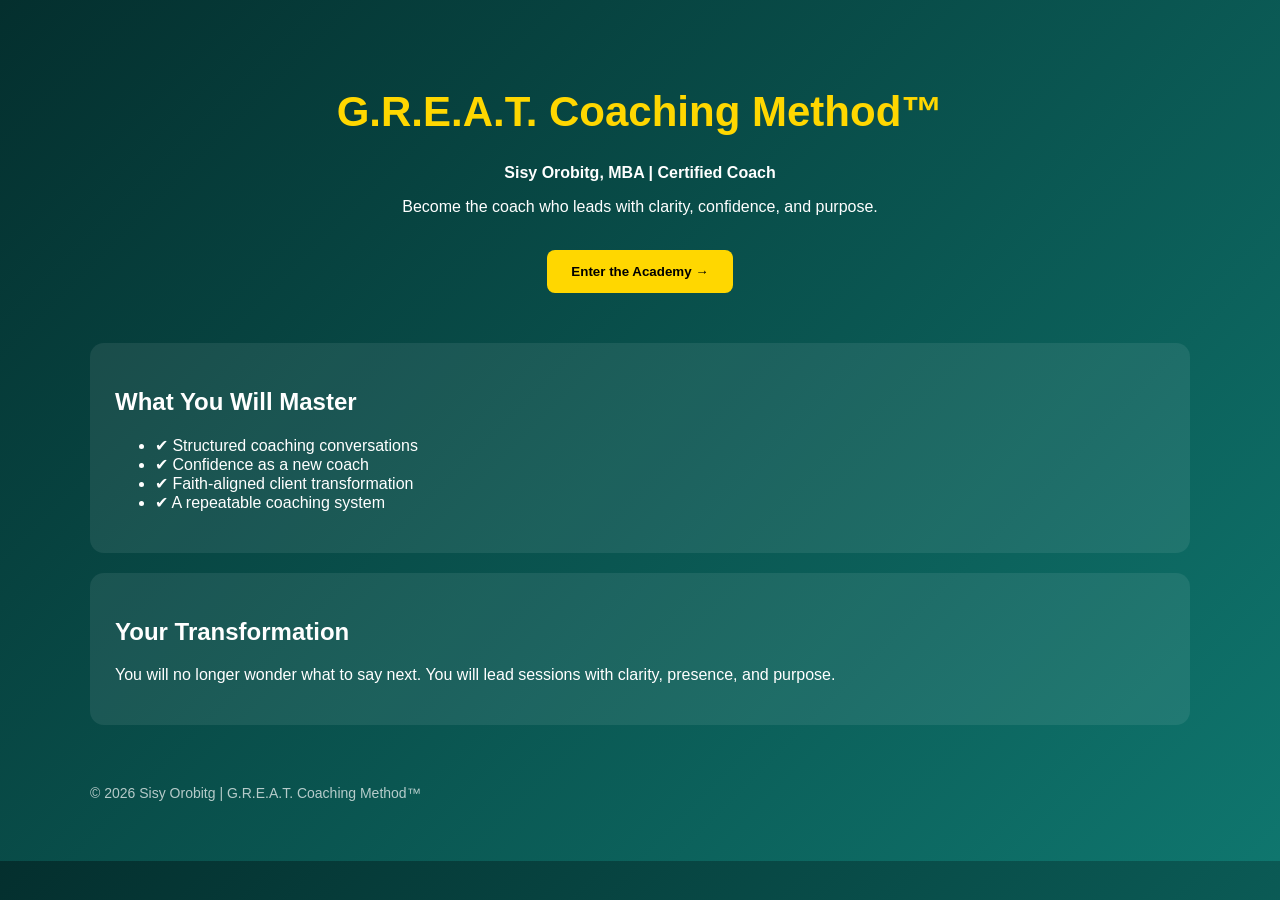
==== commit d6214193: "Add animations, hover effects, and scroll-triggered fade-in to index.html and dashboard.html Agent-L" ====
--- a/index.html
+++ b/index.html
@@ -45,6 +45,50 @@
   font-size:14px;
   opacity:0.7;
 }
+
+/* ANIMATIONS */
+.fade-in {
+  opacity: 0;
+  transform: translateY(30px);
+  transition: all 0.8s ease;
+}
+
+.fade-in.visible {
+  opacity: 1;
+  transform: translateY(0);
+}
+
+/* BUTTON MICRO-INTERACTION */
+.button {
+  transition: all 0.3s ease;
+}
+
+.button:hover {
+  transform: translateY(-3px) scale(1.02);
+  box-shadow: 0 10px 20px rgba(0,0,0,0.3);
+}
+
+/* CARD HOVER EFFECT */
+.card {
+  transition: all 0.3s ease;
+}
+
+.card:hover {
+  transform: translateY(-8px);
+  box-shadow: 0 20px 40px rgba(0,0,0,0.4);
+}
+
+/* SMOOTH SECTION FADE */
+.section {
+  opacity: 0;
+  transform: translateY(40px);
+  transition: all 0.8s ease;
+}
+
+.section.visible {
+  opacity: 1;
+  transform: translateY(0);
+}
 </style>
 </head>
 
@@ -52,18 +96,17 @@
 
 <div class="container">
 
-<div class="hero">
+<div class="hero fade-in">
 <h1>G.R.E.A.T. Coaching Method™</h1>
 <p><strong>Sisy Orobitg, MBA | Certified Coach</strong></p>
-<p>Stop guessing in coaching sessions.<br>
-Learn a structured, faith-aligned system to lead with confidence.</p>
+<p>Become the coach who leads with clarity, confidence, and purpose.</p>
 <br>
 <button class="button" onclick="location.href='dashboard.html'">
 Enter the Academy →
 </button>
 </div>
 
-<div class="card">
+<div class="card fade-in">
 <h2>What You Will Master</h2>
 <ul>
 <li>✔ Structured coaching conversations</li>
@@ -73,7 +116,7 @@
 </ul>
 </div>
 
-<div class="card">
+<div class="card fade-in">
 <h2>Your Transformation</h2>
 <p>
 You will no longer wonder what to say next.  
@@ -87,5 +130,17 @@
 
 </div>
 
+<script>
+const observer = new IntersectionObserver((entries) => {
+  entries.forEach(entry => {
+    if (entry.isIntersecting) {
+      entry.target.classList.add('visible');
+    }
+  });
+}, { threshold: 0.1 });
+
+document.querySelectorAll('.fade-in, .section').forEach(el => observer.observe(el));
+</script>
+
 </body>
 </html>
